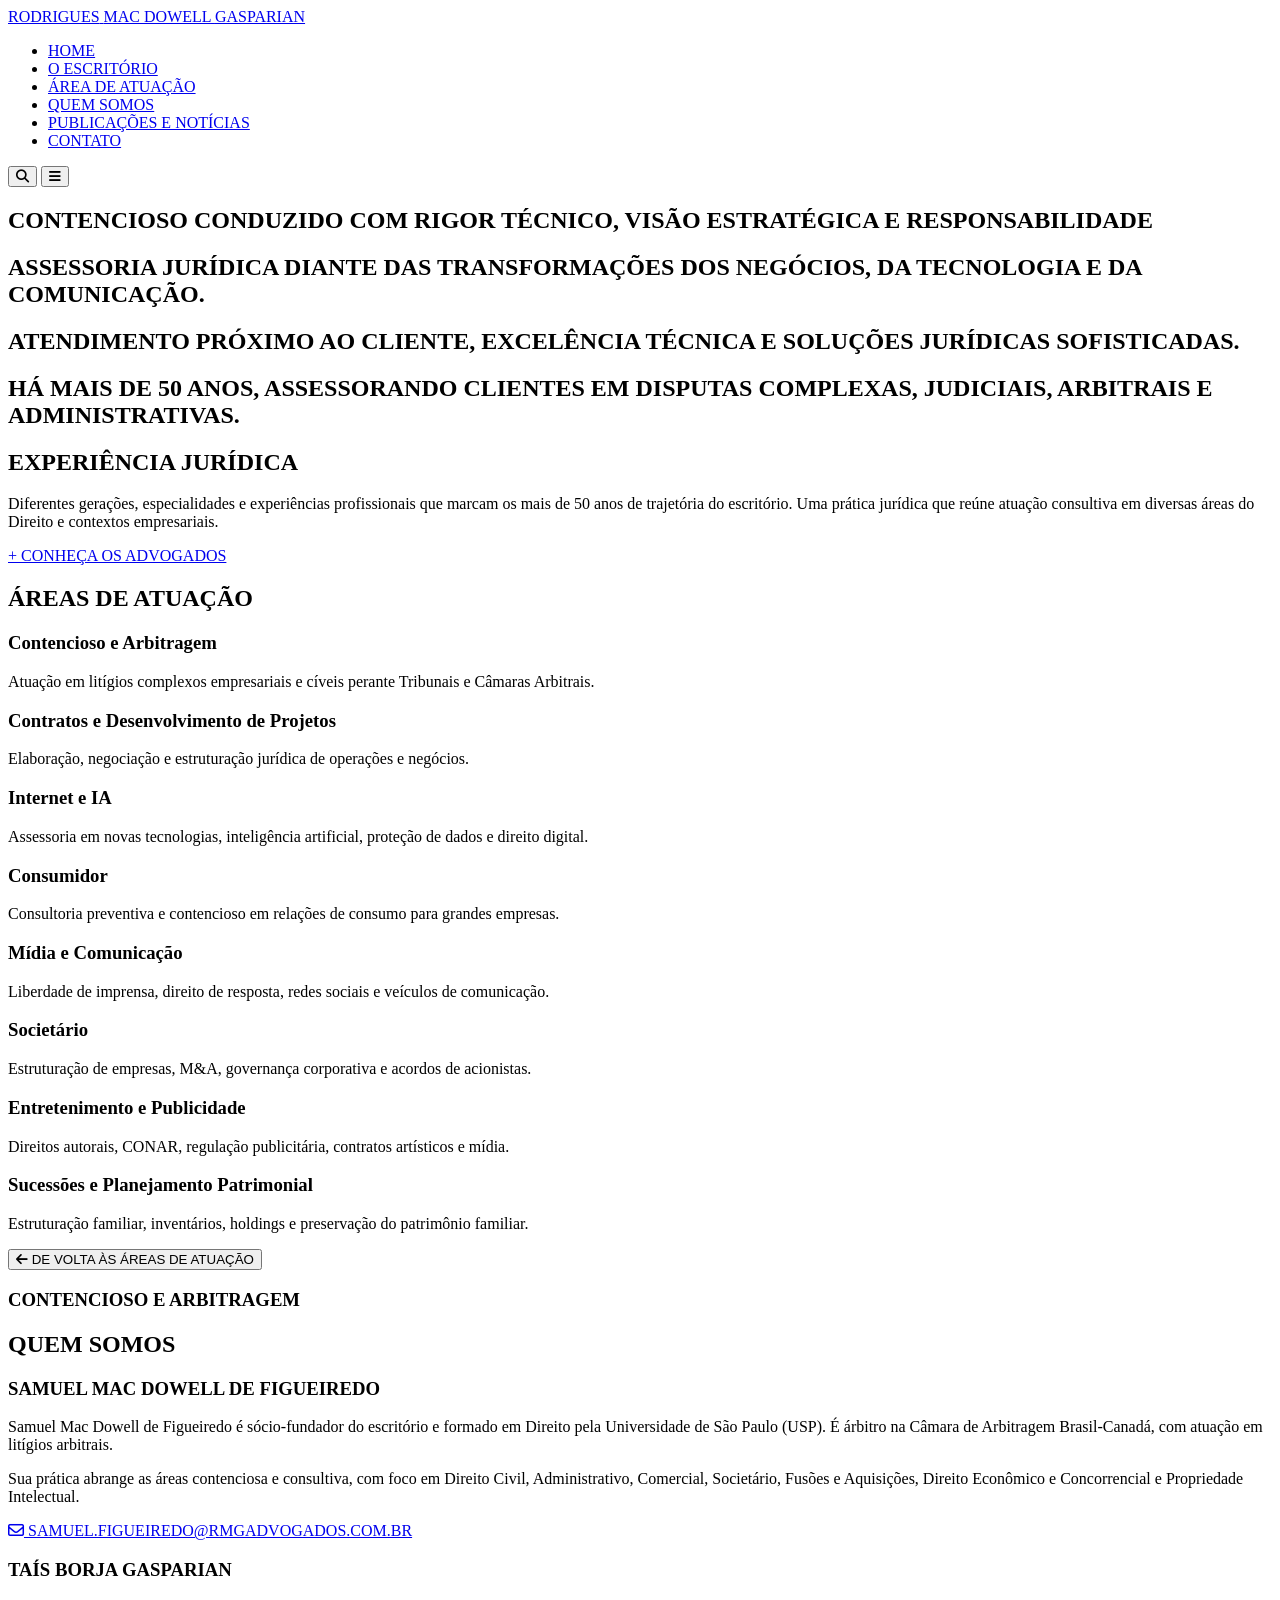
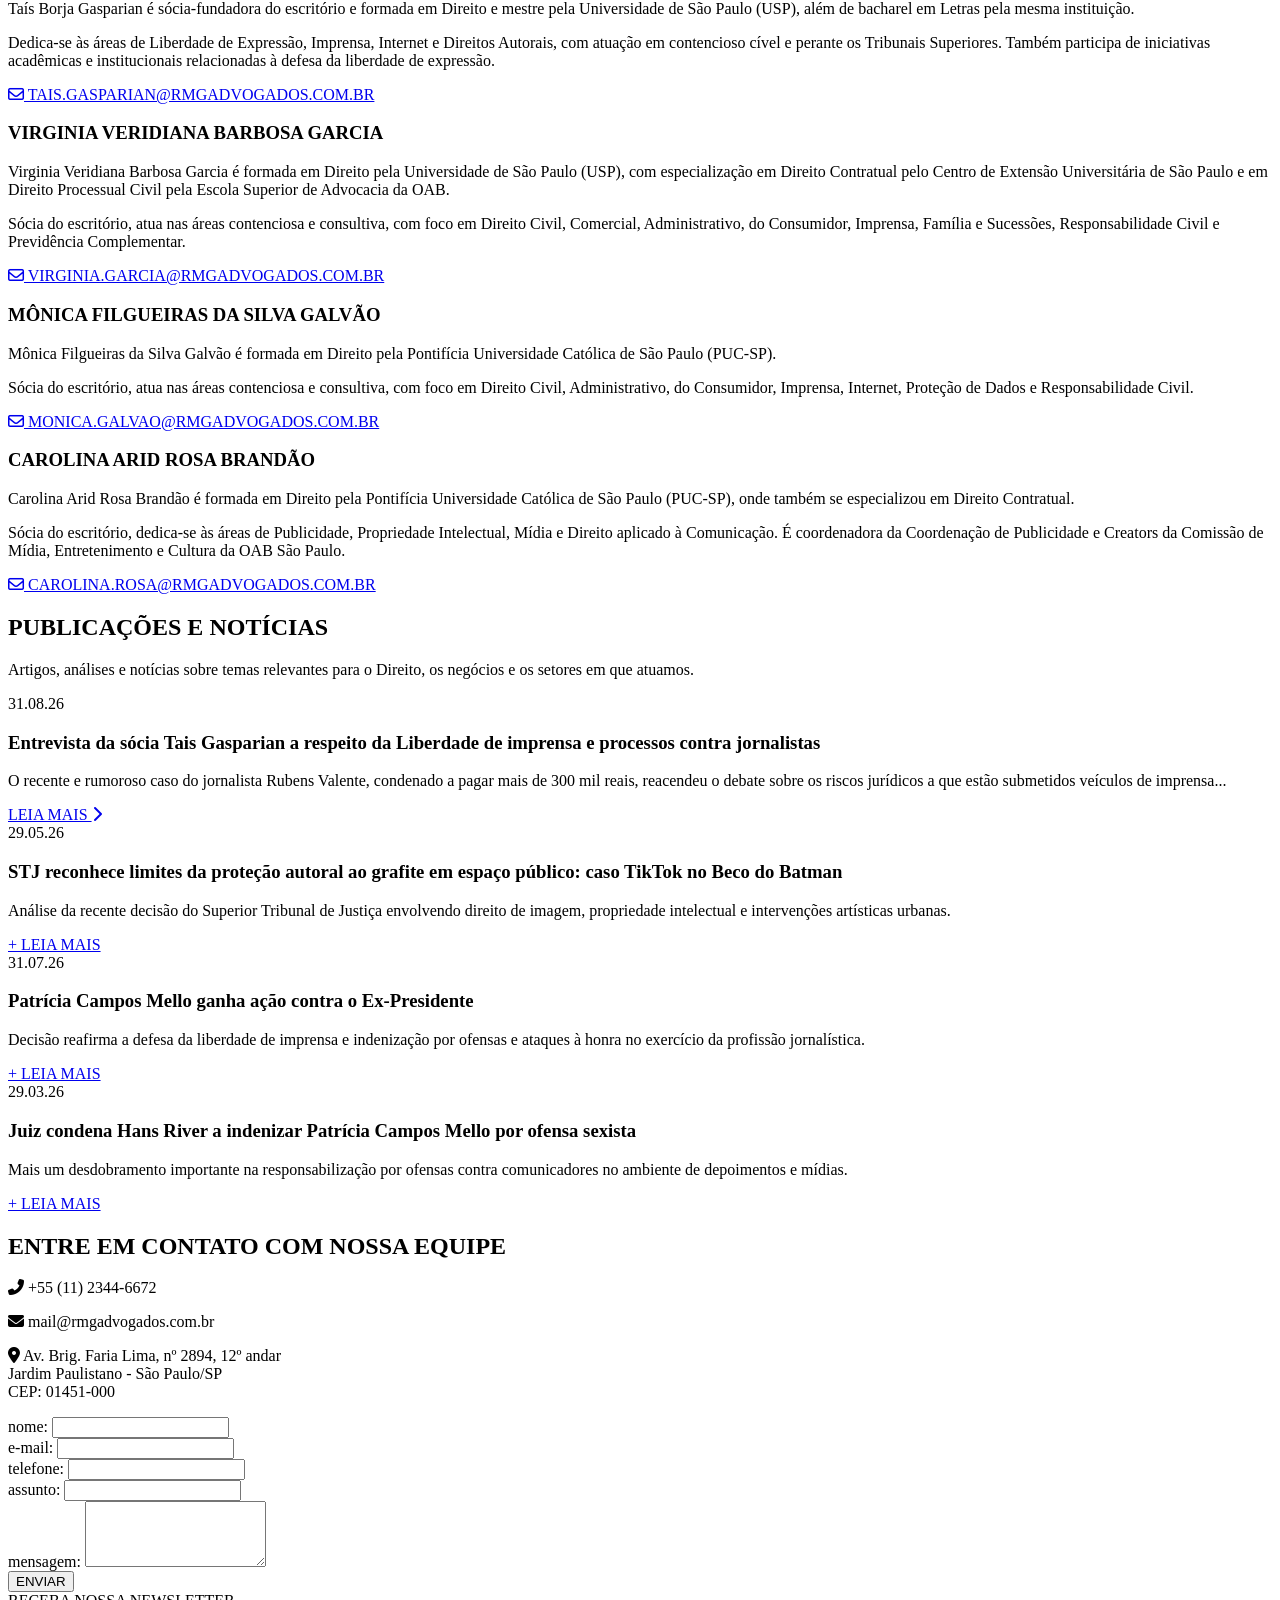
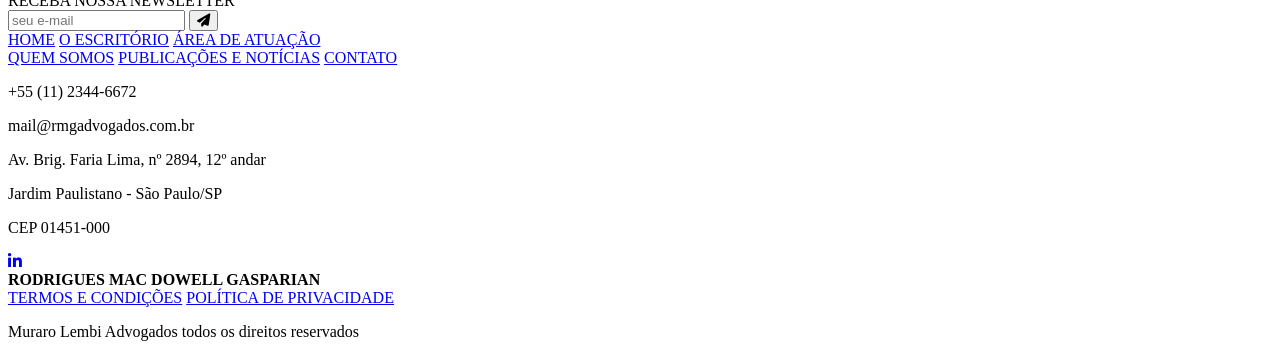
==== index.html @ fce69c6f "Add files via upload" ====
<!DOCTYPE html>
<html lang="pt-BR">
<head>
    <meta charset="UTF-8">
    <meta name="viewport" content="width=device-width, initial-scale=1.0">
    <title>Rodrigues Mac Dowell Gasparian - Advogados</title>
    <link rel="stylesheet" href="style.css">
    <!-- Fontes Google Fonts -->
    <link rel="preconnect" href="https://fonts.googleapis.com">
    <link rel="preconnect" href="https://fonts.gstatic.com" crossorigin>
    <link href="https://fonts.googleapis.com/css2?family=Montserrat:wght@300;400;500;600;700&display=swap" rel="stylesheet">
    <!-- Ícones (FontAwesome) -->
    <link rel="stylesheet" href="https://cdnjs.cloudflare.com/ajax/libs/font-awesome/6.4.0/css/all.min.css">
</head>
<body>

    <!-- CABEÇALHO / NAVBAR -->
    <header class="header">
        <div class="container header-container">
            <a href="#home" class="logo">
                <div class="logo-bars">
                    <span></span><span></span><span></span><span></span><span></span>
                </div>
                <div class="logo-text">
                    <span class="brand-line">RODRIGUES</span>
                    <span class="brand-line">MAC DOWELL</span>
                    <span class="brand-line">GASPARIAN</span>
                </div>
            </a>

            <nav class="nav-menu" id="nav-menu">
                <ul class="nav-list">
                    <li><a href="#home" class="nav-link active">HOME</a></li>
                    <li><a href="#escritorio" class="nav-link">O ESCRITÓRIO</a></li>
                    <li><a href="#areas" class="nav-link">ÁREA DE ATUAÇÃO</a></li>
                    <li><a href="#equipe" class="nav-link">QUEM SOMOS</a></li>
                    <li><a href="#noticias" class="nav-link">PUBLICAÇÕES E NOTÍCIAS</a></li>
                    <li><a href="#contato" class="nav-link">CONTATO</a></li>
                </ul>
            </nav>

            <div class="header-actions">
                <button class="search-btn" id="search-btn" aria-label="Pesquisar"><i class="fas fa-search"></i></button>
                <button class="menu-toggle" id="menu-toggle" aria-label="Menu"><i class="fas fa-bars"></i></button>
            </div>
        </div>
    </header>

    <!-- SEÇÃO HERO / SLIDER -->
    <section id="home" class="hero">
        <div class="hero-slider">
            <div class="slide active">
                <div class="slide-bg slide-bg-1"></div>
                <div class="hero-overlay">
                    <div class="hero-box">
                        <h1>CONTENCIOSO CONDUZIDO COM RIGOR TÉCNICO, VISÃO ESTRATÉGICA E RESPONSABILIDADE</h1>
                    </div>
                </div>
            </div>
            <div class="slide">
                <div class="slide-bg slide-bg-2"></div>
                <div class="hero-overlay">
                    <div class="hero-box">
                        <h1>ASSESSORIA JURÍDICA DIANTE DAS TRANSFORMAÇÕES DOS NEGÓCIOS, DA TECNOLOGIA E DA COMUNICAÇÃO.</h1>
                    </div>
                </div>
            </div>
            <div class="slide">
                <div class="slide-bg slide-bg-3"></div>
                <div class="hero-overlay">
                    <div class="hero-box">
                        <h1>ATENDIMENTO PRÓXIMO AO CLIENTE, EXCELÊNCIA TÉCNICA E SOLUÇÕES JURÍDICAS SOFISTICADAS.</h1>
                    </div>
                </div>
            </div>
            <div class="slide">
                <div class="slide-bg slide-bg-4"></div>
                <div class="hero-overlay">
                    <div class="hero-box">
                        <h1>HÁ MAIS DE 50 ANOS, ASSESSORANDO CLIENTES EM DISPUTAS COMPLEXAS, JUDICIAIS, ARBITRAIS E ADMINISTRATIVAS.</h1>
                    </div>
                </div>
            </div>
        </div>
        <div class="slider-controls">
            <span class="dot active" onclick="currentSlide(0)"></span>
            <span class="dot" onclick="currentSlide(1)"></span>
            <span class="dot" onclick="currentSlide(2)"></span>
            <span class="dot" onclick="currentSlide(3)"></span>
        </div>
    </section>

    <!-- O ESCRITÓRIO -->
    <section id="escritorio" class="section-padding bg-light">
        <div class="container">
            <div class="hero-title-red">
                <h2>EXPERIÊNCIA JURÍDICA</h2>
            </div>
            <div class="about-content">
                <p class="lead-text">
                    Diferentes gerações, especialidades e experiências profissionais que marcam os mais de 50 anos de trajetória do escritório. Uma prática jurídica que reúne atuação consultiva em diversas áreas do Direito e contextos empresariais.
                </p>
                <a href="#equipe" class="btn-link">+ CONHEÇA OS ADVOGADOS</a>
            </div>
        </div>
    </section>

    <!-- ÁREAS DE ATUAÇÃO -->
    <section id="areas" class="section-padding">
        <div class="container">
            <div class="section-header">
                <div class="hero-title-red small">
                    <h2>ÁREAS DE ATUAÇÃO</h2>
                </div>
            </div>

            <!-- Grid de Áreas -->
            <div class="areas-grid" id="areas-grid">
                <div class="area-card" data-area="contencioso">
                    <h3>Contencioso e Arbitragem</h3>
                    <p>Atuação em litígios complexos empresariais e cíveis perante Tribunais e Câmaras Arbitrais.</p>
                </div>
                <div class="area-card" data-area="contratos">
                    <h3>Contratos e Desenvolvimento de Projetos</h3>
                    <p>Elaboração, negociação e estruturação jurídica de operações e negócios.</p>
                </div>
                <div class="area-card" data-area="internet">
                    <h3>Internet e IA</h3>
                    <p>Assessoria em novas tecnologias, inteligência artificial, proteção de dados e direito digital.</p>
                </div>
                <div class="area-card" data-area="consumidor">
                    <h3>Consumidor</h3>
                    <p>Consultoria preventiva e contencioso em relações de consumo para grandes empresas.</p>
                </div>
                <div class="area-card" data-area="midia">
                    <h3>Mídia e Comunicação</h3>
                    <p>Liberdade de imprensa, direito de resposta, redes sociais e veículos de comunicação.</p>
                </div>
                <div class="area-card" data-area="societario">
                    <h3>Societário</h3>
                    <p>Estruturação de empresas, M&A, governança corporativa e acordos de acionistas.</p>
                </div>
                <div class="area-card" data-area="entretenimento">
                    <h3>Entretenimento e Publicidade</h3>
                    <p>Direitos autorais, CONAR, regulação publicitária, contratos artísticos e mídia.</p>
                </div>
                <div class="area-card" data-area="sucessoes">
                    <h3>Sucessões e Planejamento Patrimonial</h3>
                    <p>Estruturação familiar, inventários, holdings e preservação do patrimônio familiar.</p>
                </div>
            </div>

            <!-- Detalhe da Área Selecionada (Dinamismo JS) -->
            <div id="area-detail" class="area-detail hidden">
                <button id="back-to-areas" class="btn-back"><i class="fas fa-arrow-left"></i> DE VOLTA ÀS ÁREAS DE ATUAÇÃO</button>
                <h3 id="area-detail-title">CONTENCIOSO E ARBITRAGEM</h3>
                <div id="area-detail-content" class="detail-body">
                    <!-- Preenchido via JavaScript -->
                </div>
            </div>
        </div>
    </section>

    <!-- QUEM SOMOS / EQUIPE -->
    <section id="equipe" class="section-padding bg-light">
        <div class="container">
            <div class="hero-title-red small">
                <h2>QUEM SOMOS</h2>
            </div>

            <div class="team-grid">
                <!-- Samuel Mac Dowell -->
                <div class="team-card">
                    <div class="team-img">
                        <div class="img-placeholder samuel-img"></div>
                    </div>
                    <div class="team-info">
                        <h3>SAMUEL MAC DOWELL DE FIGUEIREDO</h3>
                        <p>Samuel Mac Dowell de Figueiredo é sócio-fundador do escritório e formado em Direito pela Universidade de São Paulo (USP). É árbitro na Câmara de Arbitragem Brasil-Canadá, com atuação em litígios arbitrais.</p>
                        <p>Sua prática abrange as áreas contenciosa e consultiva, com foco em Direito Civil, Administrativo, Comercial, Societário, Fusões e Aquisições, Direito Econômico e Concorrencial e Propriedade Intelectual.</p>
                        <a href="mailto:samuel.figueiredo@rmgadvogados.com.br" class="email-link"><i class="far fa-envelope"></i> SAMUEL.FIGUEIREDO@RMGADVOGADOS.COM.BR</a>
                    </div>
                </div>

                <!-- Taís Borja Gasparian -->
                <div class="team-card">
                    <div class="team-img">
                        <div class="img-placeholder tais-img"></div>
                    </div>
                    <div class="team-info">
                        <h3>TAÍS BORJA GASPARIAN</h3>
                        <p>Taís Borja Gasparian é sócia-fundadora do escritório e formada em Direito e mestre pela Universidade de São Paulo (USP), além de bacharel em Letras pela mesma instituição.</p>
                        <p>Dedica-se às áreas de Liberdade de Expressão, Imprensa, Internet e Direitos Autorais, com atuação em contencioso cível e perante os Tribunais Superiores. Também participa de iniciativas acadêmicas e institucionais relacionadas à defesa da liberdade de expressão.</p>
                        <a href="mailto:tais.gasparian@rmgadvogados.com.br" class="email-link"><i class="far fa-envelope"></i> TAIS.GASPARIAN@RMGADVOGADOS.COM.BR</a>
                    </div>
                </div>

                <!-- Virginia Veridiana -->
                <div class="team-card">
                    <div class="team-img">
                        <div class="img-placeholder virginia-img"></div>
                    </div>
                    <div class="team-info">
                        <h3>VIRGINIA VERIDIANA BARBOSA GARCIA</h3>
                        <p>Virginia Veridiana Barbosa Garcia é formada em Direito pela Universidade de São Paulo (USP), com especialização em Direito Contratual pelo Centro de Extensão Universitária de São Paulo e em Direito Processual Civil pela Escola Superior de Advocacia da OAB.</p>
                        <p>Sócia do escritório, atua nas áreas contenciosa e consultiva, com foco em Direito Civil, Comercial, Administrativo, do Consumidor, Imprensa, Família e Sucessões, Responsabilidade Civil e Previdência Complementar.</p>
                        <a href="mailto:virginia.garcia@rmgadvogados.com.br" class="email-link"><i class="far fa-envelope"></i> VIRGINIA.GARCIA@RMGADVOGADOS.COM.BR</a>
                    </div>
                </div>

                <!-- Mônica Filgueiras -->
                <div class="team-card">
                    <div class="team-img">
                        <div class="img-placeholder monica-img"></div>
                    </div>
                    <div class="team-info">
                        <h3>MÔNICA FILGUEIRAS DA SILVA GALVÃO</h3>
                        <p>Mônica Filgueiras da Silva Galvão é formada em Direito pela Pontifícia Universidade Católica de São Paulo (PUC-SP).</p>
                        <p>Sócia do escritório, atua nas áreas contenciosa e consultiva, com foco em Direito Civil, Administrativo, do Consumidor, Imprensa, Internet, Proteção de Dados e Responsabilidade Civil.</p>
                        <a href="mailto:monica.galvao@rmgadvogados.com.br" class="email-link"><i class="far fa-envelope"></i> MONICA.GALVAO@RMGADVOGADOS.COM.BR</a>
                    </div>
                </div>

                <!-- Carolina Arid -->
                <div class="team-card">
                    <div class="team-img">
                        <div class="img-placeholder carolina-img"></div>
                    </div>
                    <div class="team-info">
                        <h3>CAROLINA ARID ROSA BRANDÃO</h3>
                        <p>Carolina Arid Rosa Brandão é formada em Direito pela Pontifícia Universidade Católica de São Paulo (PUC-SP), onde também se especializou em Direito Contratual.</p>
                        <p>Sócia do escritório, dedica-se às áreas de Publicidade, Propriedade Intelectual, Mídia e Direito aplicado à Comunicação. É coordenadora da Coordenação de Publicidade e Creators da Comissão de Mídia, Entretenimento e Cultura da OAB São Paulo.</p>
                        <a href="mailto:carolina.rosa@rmgadvogados.com.br" class="email-link"><i class="far fa-envelope"></i> CAROLINA.ROSA@RMGADVOGADOS.COM.BR</a>
                    </div>
                </div>
            </div>
        </div>
    </section>

    <!-- PUBLICAÇÕES E NOTÍCIAS -->
    <section id="noticias" class="section-padding">
        <div class="container">
            <div class="hero-title-red small">
                <h2>PUBLICAÇÕES E NOTÍCIAS</h2>
            </div>
            <p class="subtitle-text">Artigos, análises e notícias sobre temas relevantes para o Direito, os negócios e os setores em que atuamos.</p>

            <div class="news-grid">
                <!-- Notícia 1 -->
                <article class="news-card">
                    <span class="news-date">31.08.26</span>
                    <h3>Entrevista da sócia Tais Gasparian a respeito da Liberdade de imprensa e processos contra jornalistas</h3>
                    <p>O recente e rumoroso caso do jornalista Rubens Valente, condenado a pagar mais de 300 mil reais, reacendeu o debate sobre os riscos jurídicos a que estão submetidos veículos de imprensa...</p>
                    <a href="#article-1" class="read-more-btn" onclick="openArticleModal(event)">LEIA MAIS <i class="fas fa-chevron-right"></i></a>
                </article>

                <!-- Notícia 2 -->
                <article class="news-card">
                    <span class="news-date">29.05.26</span>
                    <h3>STJ reconhece limites da proteção autoral ao grafite em espaço público: caso TikTok no Beco do Batman</h3>
                    <p>Análise da recente decisão do Superior Tribunal de Justiça envolvendo direito de imagem, propriedade intelectual e intervenções artísticas urbanas.</p>
                    <a href="#" class="read-more-btn">+ LEIA MAIS</a>
                </article>

                <!-- Notícia 3 -->
                <article class="news-card">
                    <span class="news-date">31.07.26</span>
                    <h3>Patrícia Campos Mello ganha ação contra o Ex-Presidente</h3>
                    <p>Decisão reafirma a defesa da liberdade de imprensa e indenização por ofensas e ataques à honra no exercício da profissão jornalística.</p>
                    <a href="#" class="read-more-btn">+ LEIA MAIS</a>
                </article>

                <!-- Notícia 4 -->
                <article class="news-card">
                    <span class="news-date">29.03.26</span>
                    <h3>Juiz condena Hans River a indenizar Patrícia Campos Mello por ofensa sexista</h3>
                    <p>Mais um desdobramento importante na responsabilização por ofensas contra comunicadores no ambiente de depoimentos e mídias.</p>
                    <a href="#" class="read-more-btn">+ LEIA MAIS</a>
                </article>
            </div>
        </div>
    </section>

    <!-- CONTATO -->
    <section id="contato" class="section-padding bg-light">
        <div class="container">
            <div class="contact-wrapper">
                <div class="contact-info">
                    <div class="hero-title-red small">
                        <h2>ENTRE EM CONTATO COM NOSSA EQUIPE</h2>
                    </div>
                    <div class="info-items">
                        <p><i class="fas fa-phone-alt"></i> +55 (11) 2344-6672</p>
                        <p><i class="fas fa-envelope"></i> mail@rmgadvogados.com.br</p>
                        <p><i class="fas fa-map-marker-alt"></i> Av. Brig. Faria Lima, nº 2894, 12º andar<br>Jardim Paulistano - São Paulo/SP<br>CEP: 01451-000</p>
                    </div>
                </div>

                <div class="contact-form-container">
                    <form id="contact-form" class="contact-form">
                        <div class="form-group">
                            <label for="nome">nome:</label>
                            <input type="text" id="nome" required>
                        </div>
                        <div class="form-group">
                            <label for="email">e-mail:</label>
                            <input type="email" id="email" required>
                        </div>
                        <div class="form-group">
                            <label for="telefone">telefone:</label>
                            <input type="tel" id="telefone">
                        </div>
                        <div class="form-group">
                            <label for="assunto">assunto:</label>
                            <input type="text" id="assunto">
                        </div>
                        <div class="form-group">
                            <label for="mensagem">mensagem:</label>
                            <textarea id="mensagem" rows="4" required></textarea>
                        </div>
                        <button type="submit" class="btn-submit">ENVIAR</button>
                    </form>
                </div>
            </div>
        </div>
    </section>

    <!-- NEWSLETTER BAR -->
    <div class="newsletter-bar">
        <div class="container newsletter-container">
            <span class="newsletter-title">RECEBA NOSSA NEWSLETTER</span>
            <form id="newsletter-form" class="newsletter-form">
                <input type="email" placeholder="seu e-mail" required>
                <button type="submit"><i class="fas fa-paper-plane"></i></button>
            </form>
        </div>
    </div>

    <!-- RODAPÉ -->
    <footer class="footer">
        <div class="container footer-container">
            <div class="footer-col footer-nav">
                <a href="#home">HOME</a>
                <a href="#escritorio">O ESCRITÓRIO</a>
                <a href="#areas">ÁREA DE ATUAÇÃO</a>
            </div>
            <div class="footer-col footer-nav">
                <a href="#equipe">QUEM SOMOS</a>
                <a href="#noticias">PUBLICAÇÕES E NOTÍCIAS</a>
                <a href="#contato">CONTATO</a>
            </div>
            <div class="footer-col footer-contact">
                <p>+55 (11) 2344-6672</p>
                <p>mail@rmgadvogados.com.br</p>
                <p>Av. Brig. Faria Lima, nº 2894, 12º andar</p>
                <p>Jardim Paulistano - São Paulo/SP</p>
                <p>CEP 01451-000</p>
            </div>
            <div class="footer-col footer-social">
                <a href="https://linkedin.com" target="_blank" rel="noopener" class="social-icon" aria-label="LinkedIn"><i class="fab fa-linkedin-in"></i></a>
            </div>
        </div>
        <div class="footer-bottom container">
            <div class="brand-footer">
                <strong>RODRIGUES MAC DOWELL GASPARIAN</strong>
            </div>
            <div class="legal-links">
                <a href="#">TERMOS E CONDIÇÕES</a>
                <a href="#">POLÍTICA DE PRIVACIDADE</a>
            </div>
            <div class="copyright">
                <p>Muraro Lembi Advogados todos os direitos reservados</p>
            </div>
        </div>
    </footer>

    <script src="script.js"></script>
</body>
</html>
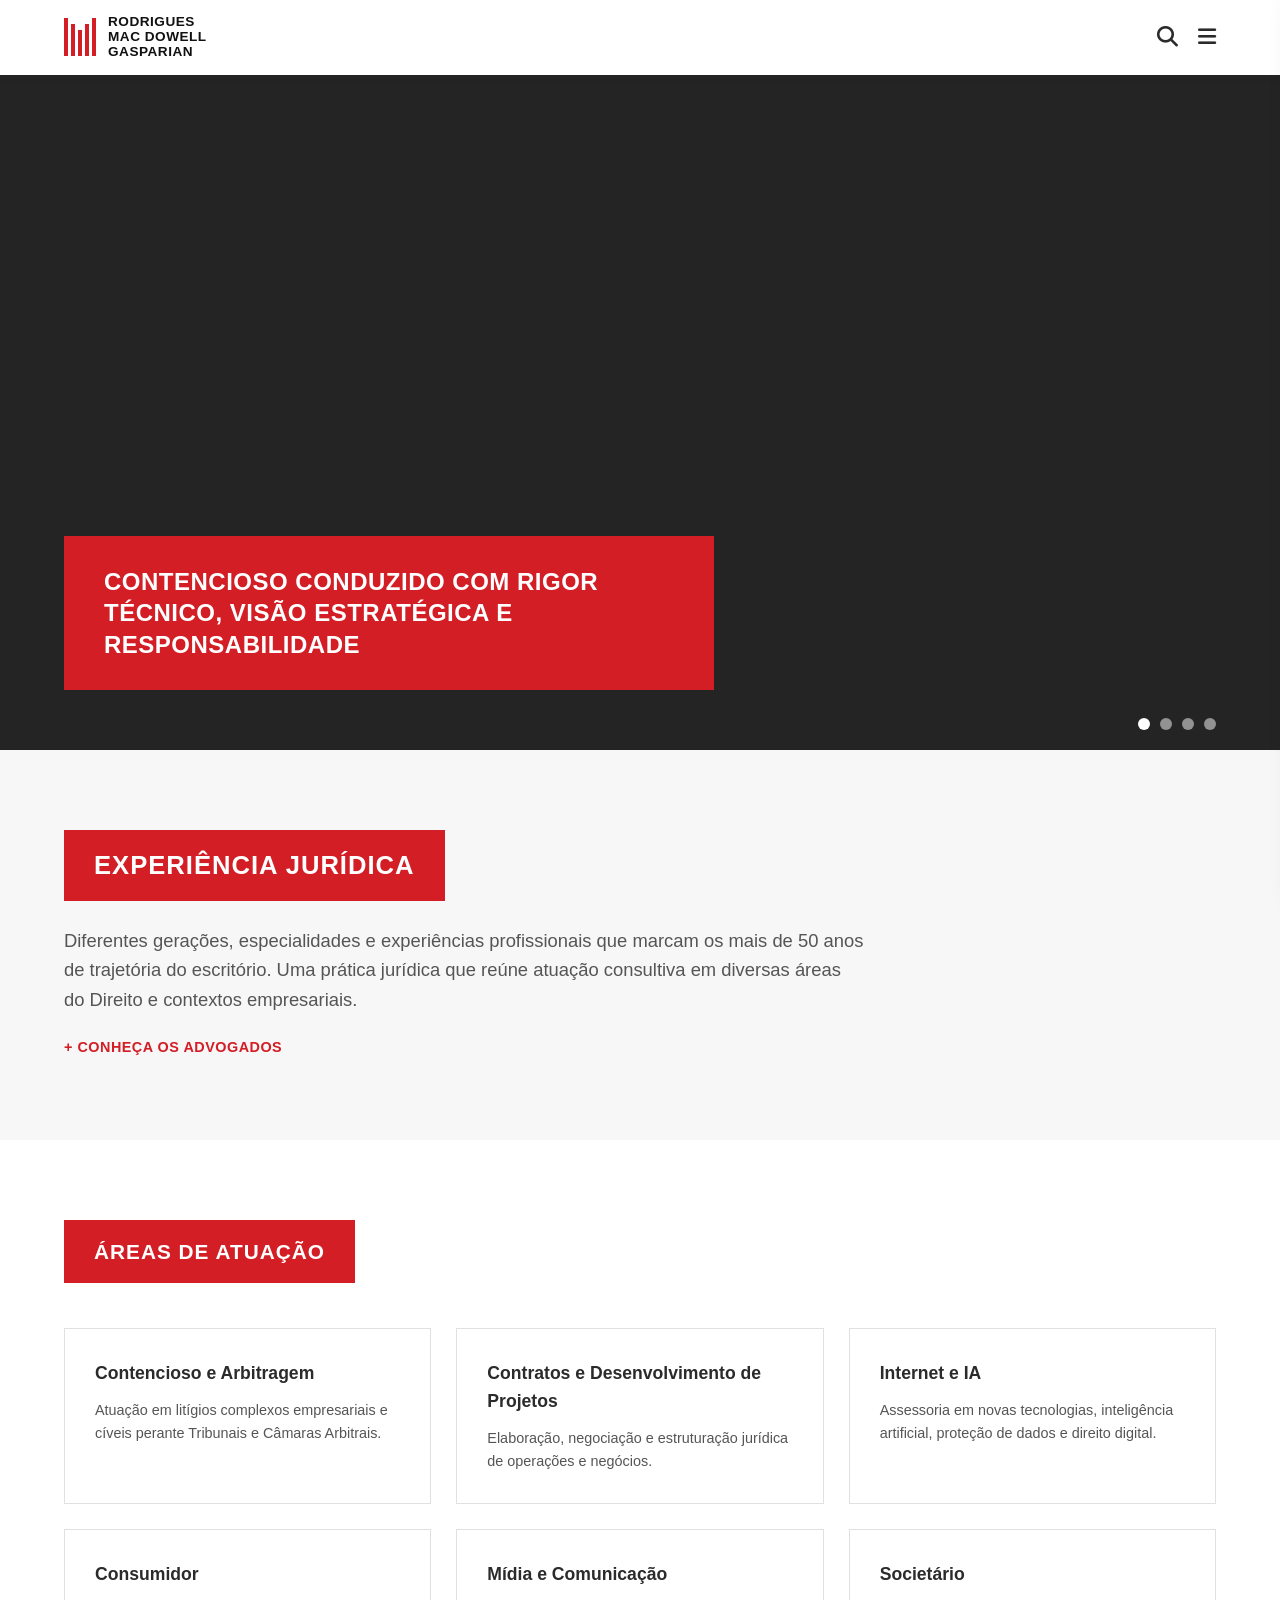
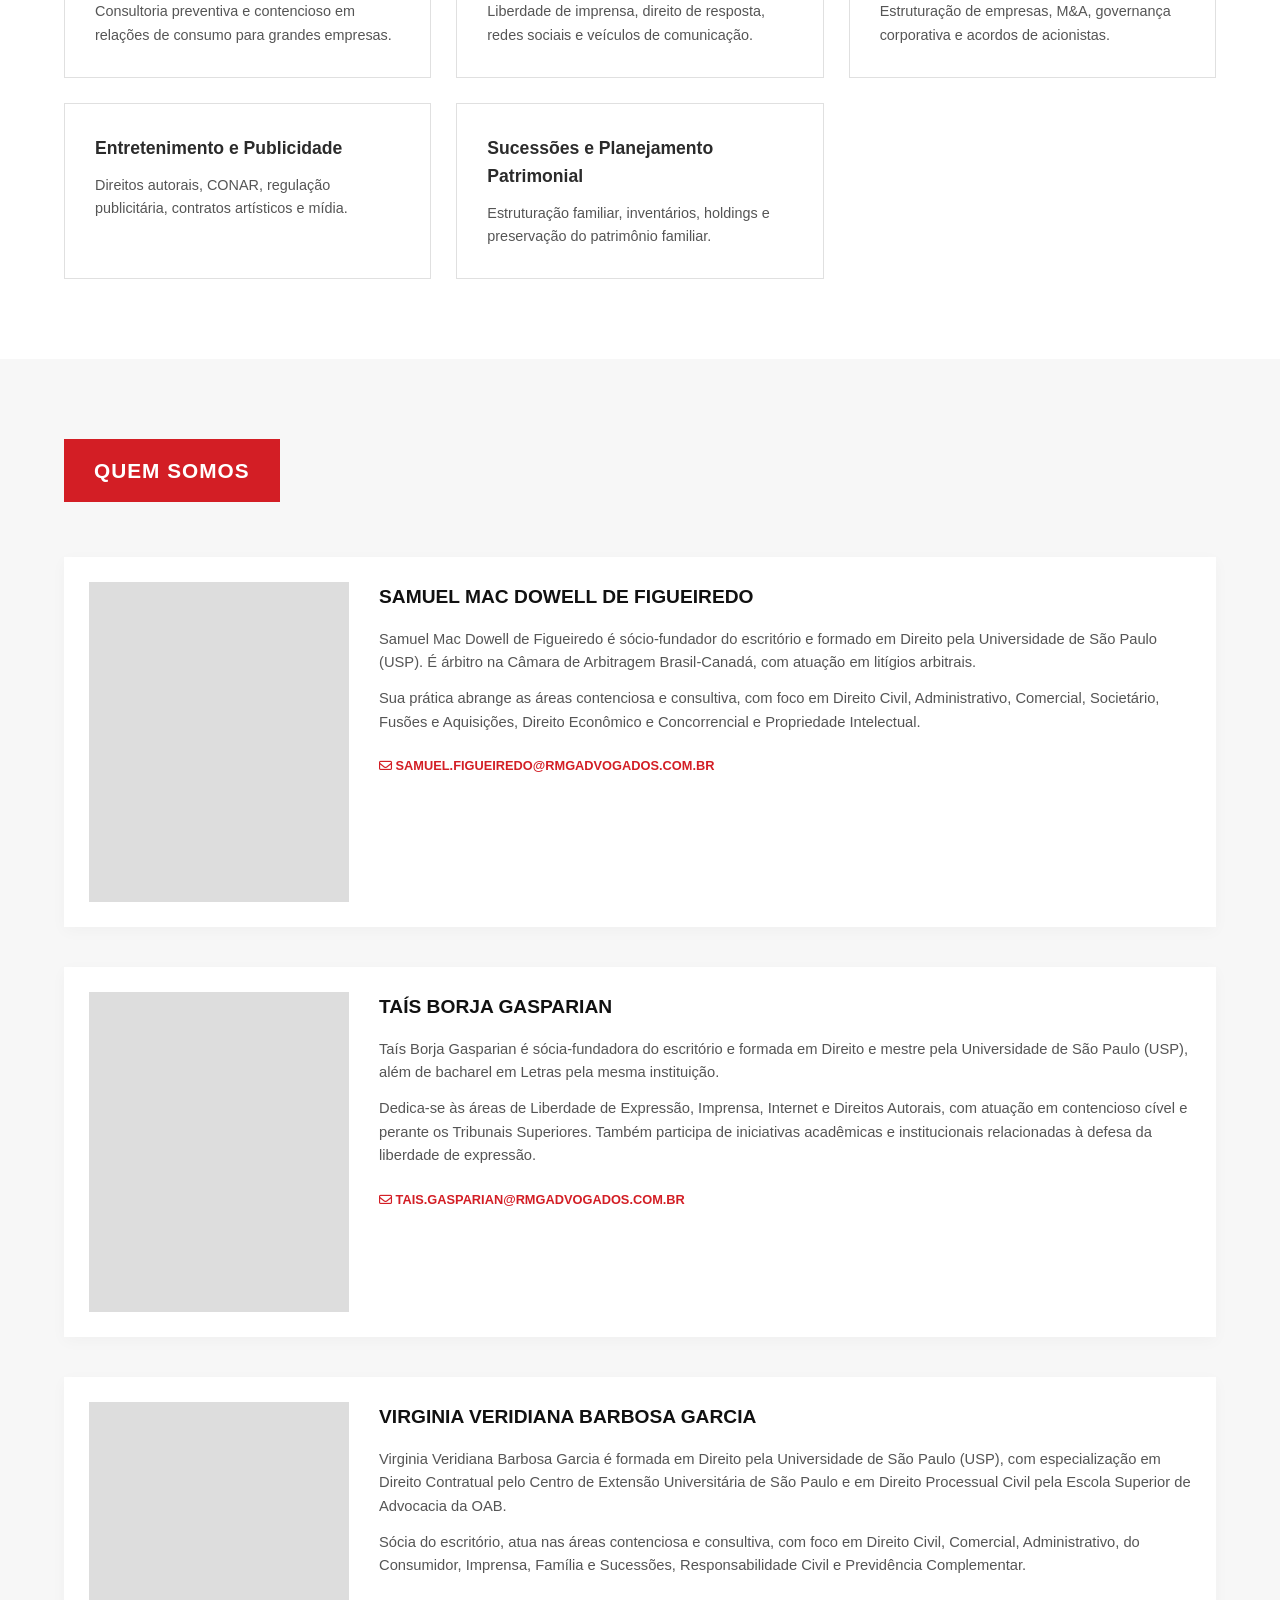
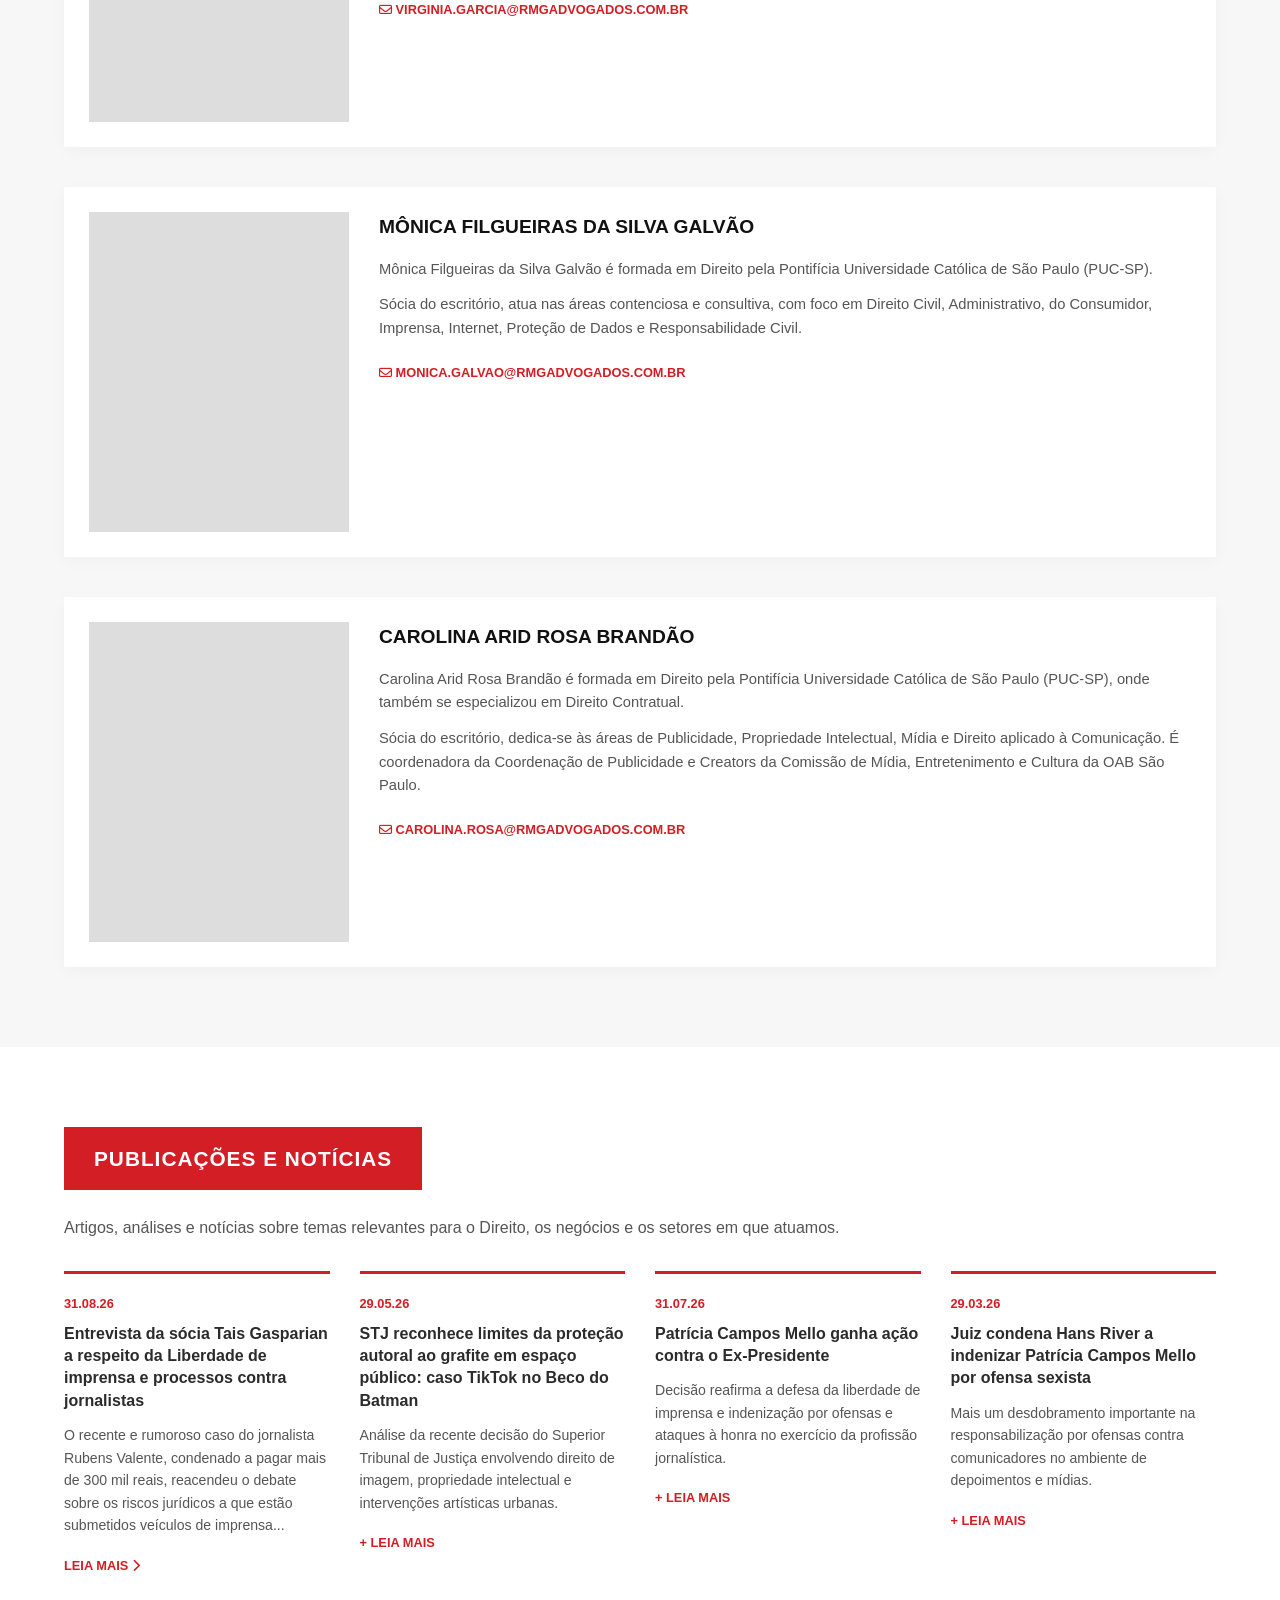
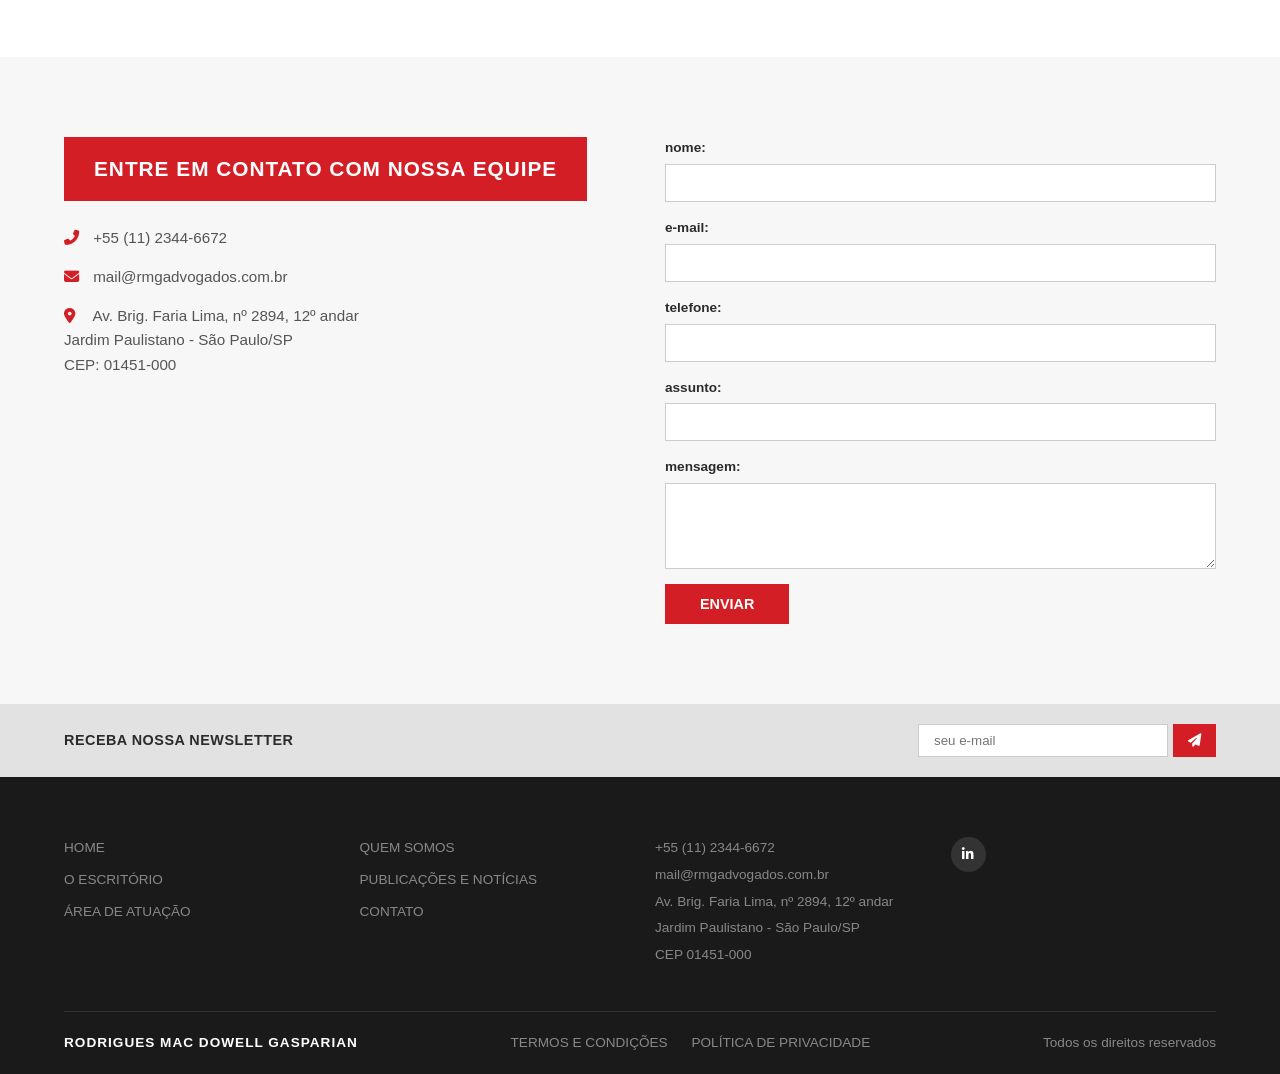
==== commit 77492682: "alterado o menu hamburger" ====
--- a/index.html
+++ b/index.html
@@ -4,7 +4,7 @@
     <meta charset="UTF-8">
     <meta name="viewport" content="width=device-width, initial-scale=1.0">
     <title>Rodrigues Mac Dowell Gasparian - Advogados</title>
-    <link rel="stylesheet" href="style.css">
+    <link rel="stylesheet" href="css/style.css">
     <!-- Fontes Google Fonts -->
     <link rel="preconnect" href="https://fonts.googleapis.com">
     <link rel="preconnect" href="https://fonts.gstatic.com" crossorigin>
@@ -28,23 +28,37 @@
                 </div>
             </a>
 
-            <nav class="nav-menu" id="nav-menu">
-                <ul class="nav-list">
-                    <li><a href="#home" class="nav-link active">HOME</a></li>
-                    <li><a href="#escritorio" class="nav-link">O ESCRITÓRIO</a></li>
-                    <li><a href="#areas" class="nav-link">ÁREA DE ATUAÇÃO</a></li>
-                    <li><a href="#equipe" class="nav-link">QUEM SOMOS</a></li>
-                    <li><a href="#noticias" class="nav-link">PUBLICAÇÕES E NOTÍCIAS</a></li>
-                    <li><a href="#contato" class="nav-link">CONTATO</a></li>
-                </ul>
-            </nav>
-
+            <!-- Botões da direita (Busca + Hambúrguer) -->
             <div class="header-actions">
                 <button class="search-btn" id="search-btn" aria-label="Pesquisar"><i class="fas fa-search"></i></button>
-                <button class="menu-toggle" id="menu-toggle" aria-label="Menu"><i class="fas fa-bars"></i></button>
+                <button class="menu-toggle" id="menu-toggle" aria-label="Abrir Menu">
+                    <i class="fas fa-bars"></i>
+                </button>
             </div>
         </div>
     </header>
+
+    <!-- OVERLAY DE FUNDO ESCURO AO ABRIR O MENU -->
+    <div class="menu-overlay" id="menu-overlay"></div>
+
+    <!-- PAINEL MENU LATERAL (SLIDE DRAWER) -->
+    <aside class="side-drawer" id="side-drawer">
+        <div class="drawer-header">
+            <button class="drawer-close" id="drawer-close" aria-label="Fechar Menu">
+                <i class="fas fa-times"></i>
+            </button>
+        </div>
+        <nav class="nav-menu">
+            <ul class="nav-list">
+                <li><a href="#home" class="nav-link active">HOME</a></li>
+                <li><a href="#escritorio" class="nav-link">O ESCRITÓRIO</a></li>
+                <li><a href="#areas" class="nav-link">ÁREA DE ATUAÇÃO</a></li>
+                <li><a href="#equipe" class="nav-link">QUEM SOMOS</a></li>
+                <li><a href="#noticias" class="nav-link">PUBLICAÇÕES E NOTÍCIAS</a></li>
+                <li><a href="#contato" class="nav-link">CONTATO</a></li>
+            </ul>
+        </nav>
+    </aside>
 
     <!-- SEÇÃO HERO / SLIDER -->
     <section id="home" class="hero">
@@ -251,7 +265,7 @@
                     <span class="news-date">31.08.26</span>
                     <h3>Entrevista da sócia Tais Gasparian a respeito da Liberdade de imprensa e processos contra jornalistas</h3>
                     <p>O recente e rumoroso caso do jornalista Rubens Valente, condenado a pagar mais de 300 mil reais, reacendeu o debate sobre os riscos jurídicos a que estão submetidos veículos de imprensa...</p>
-                    <a href="#article-1" class="read-more-btn" onclick="openArticleModal(event)">LEIA MAIS <i class="fas fa-chevron-right"></i></a>
+                    <a href="#" class="read-more-btn">LEIA MAIS <i class="fas fa-chevron-right"></i></a>
                 </article>
 
                 <!-- Notícia 2 -->
@@ -369,11 +383,11 @@
                 <a href="#">POLÍTICA DE PRIVACIDADE</a>
             </div>
             <div class="copyright">
-                <p>Muraro Lembi Advogados todos os direitos reservados</p>
+                <p>Todos os direitos reservados</p>
             </div>
         </div>
     </footer>
 
-    <script src="script.js"></script>
+    <script src="js/script.js"></script>
 </body>
 </html>
--- a/css/style.css
+++ b/css/style.css
@@ -0,0 +1,694 @@
+/* ==========================================
+   RESET & ESTILOS BASE
+   ========================================== */
+* {
+    margin: 0;
+    padding: 0;
+    box-sizing: border-box;
+}
+
+:root {
+    --primary-red: #d31e25;
+    --dark-red: #a8151a;
+    --text-color: #2b2b2b;
+    --text-light: #555555;
+    --bg-light: #f7f7f7;
+    --white: #ffffff;
+    --border-color: #e0e0e0;
+    --font-family: 'Montserrat', sans-serif;
+}
+
+html {
+    scroll-behavior: smooth;
+    font-size: 16px;
+}
+
+body {
+    font-family: var(--font-family);
+    color: var(--text-color);
+    line-height: 1.6;
+    background-color: var(--white);
+}
+
+.container {
+    width: 90%;
+    max-width: 1200px;
+    margin: 0 auto;
+}
+
+.section-padding {
+    padding: 80px 0;
+}
+
+.bg-light {
+    background-color: var(--bg-light);
+}
+
+a {
+    text-decoration: none;
+    color: inherit;
+    transition: color 0.3s ease;
+}
+
+/* ==========================================
+   CABEÇALHO & MENU LATERAL HAMBÚRGUER
+   ========================================== */
+.header {
+    position: sticky;
+    top: 0;
+    background-color: var(--white);
+    z-index: 999;
+    box-shadow: 0 2px 10px rgba(0,0,0,0.05);
+    padding: 15px 0;
+}
+
+.header-container {
+    display: flex;
+    justify-content: space-between;
+    align-items: center;
+}
+
+.logo {
+    display: flex;
+    align-items: center;
+    gap: 12px;
+}
+
+.logo-bars {
+    display: flex;
+    gap: 3px;
+    height: 38px;
+    align-items: flex-end;
+}
+
+.logo-bars span {
+    width: 4px;
+    background-color: var(--primary-red);
+    display: inline-block;
+}
+
+.logo-bars span:nth-child(1) { height: 100%; }
+.logo-bars span:nth-child(2) { height: 85%; }
+.logo-bars span:nth-child(3) { height: 70%; }
+.logo-bars span:nth-child(4) { height: 85%; }
+.logo-bars span:nth-child(5) { height: 100%; }
+
+.logo-text {
+    display: flex;
+    flex-direction: column;
+    font-weight: 700;
+    font-size: 0.85rem;
+    line-height: 1.1;
+    letter-spacing: 0.5px;
+    color: #111;
+}
+
+.header-actions {
+    display: flex;
+    align-items: center;
+    gap: 20px;
+}
+
+.search-btn, .menu-toggle {
+    background: none;
+    border: none;
+    font-size: 1.3rem;
+    cursor: pointer;
+    color: var(--text-color);
+    transition: color 0.3s ease;
+}
+
+.search-btn:hover, .menu-toggle:hover {
+    color: var(--primary-red);
+}
+
+.menu-toggle {
+    display: block;
+}
+
+/* Overlay de Fundo Escuro ao Abrir o Menu */
+.menu-overlay {
+    position: fixed;
+    top: 0;
+    left: 0;
+    width: 100%;
+    height: 100%;
+    background-color: rgba(0, 0, 0, 0.5);
+    z-index: 1000;
+    opacity: 0;
+    visibility: hidden;
+    transition: opacity 0.3s ease, visibility 0.3s ease;
+}
+
+.menu-overlay.active {
+    opacity: 1;
+    visibility: visible;
+}
+
+/* Painel Lateral (Slide Drawer) */
+.side-drawer {
+    position: fixed;
+    top: 0;
+    right: -320px;
+    width: 300px;
+    height: 100%;
+    background-color: var(--white);
+    z-index: 1001;
+    box-shadow: -5px 0 25px rgba(0, 0, 0, 0.15);
+    display: flex;
+    flex-direction: column;
+    padding: 30px;
+    transition: right 0.4s cubic-bezier(0.25, 1, 0.5, 1);
+}
+
+.side-drawer.open {
+    right: 0;
+}
+
+.drawer-header {
+    display: flex;
+    justify-content: flex-end;
+    margin-bottom: 30px;
+}
+
+.drawer-close {
+    background: none;
+    border: none;
+    font-size: 1.5rem;
+    cursor: pointer;
+    color: var(--text-color);
+    transition: color 0.3s;
+}
+
+.drawer-close:hover {
+    color: var(--primary-red);
+}
+
+.nav-list {
+    display: flex;
+    flex-direction: column;
+    list-style: none;
+    gap: 20px;
+}
+
+.nav-link {
+    font-size: 0.9rem;
+    font-weight: 600;
+    letter-spacing: 0.5px;
+    color: var(--text-color);
+    position: relative;
+    padding-bottom: 5px;
+    display: inline-block;
+}
+
+.nav-link:hover, .nav-link.active {
+    color: var(--primary-red);
+}
+
+/* ==========================================
+   HERO / BANNER ROTATIVO
+   ========================================== */
+.hero {
+    position: relative;
+    height: 75vh;
+    min-height: 480px;
+    background-color: #333;
+    overflow: hidden;
+}
+
+.hero-slider {
+    height: 100%;
+    width: 100%;
+    position: relative;
+}
+
+.slide {
+    position: absolute;
+    top: 0;
+    left: 0;
+    width: 100%;
+    height: 100%;
+    opacity: 0;
+    transition: opacity 0.8s ease-in-out;
+}
+
+.slide.active {
+    opacity: 1;
+}
+
+.slide-bg {
+    width: 100%;
+    height: 100%;
+    background-size: cover;
+    background-position: center;
+}
+
+.slide-bg-1 { background-image: linear-gradient(rgba(0,0,0,0.3), rgba(0,0,0,0.3)), url('https://images.unsplash.com/photo-1453728013993-6d66e9c9123a?auto=format&fit=crop&w=1600&q=80'); }
+.slide-bg-2 { background-image: linear-gradient(rgba(0,0,0,0.3), rgba(0,0,0,0.3)), url('https://images.unsplash.com/photo-1486406146926-c627a92ad1ab?auto=format&fit=crop&w=1600&q=80'); }
+.slide-bg-3 { background-image: linear-gradient(rgba(0,0,0,0.3), rgba(0,0,0,0.3)), url('https://images.unsplash.com/photo-1497366216548-37526070297c?auto=format&fit=crop&w=1600&q=80'); }
+.slide-bg-4 { background-image: linear-gradient(rgba(0,0,0,0.3), rgba(0,0,0,0.3)), url('https://images.unsplash.com/photo-1450133064473-71024230f91b?auto=format&fit=crop&w=1600&q=80'); }
+
+.hero-overlay {
+    position: absolute;
+    bottom: 60px;
+    left: 5%;
+    max-width: 650px;
+}
+
+.hero-box {
+    background-color: var(--primary-red);
+    color: var(--white);
+    padding: 30px 40px;
+}
+
+.hero-box h1 {
+    font-size: 1.5rem;
+    font-weight: 700;
+    line-height: 1.3;
+    text-transform: uppercase;
+    letter-spacing: 0.5px;
+}
+
+.slider-controls {
+    position: absolute;
+    bottom: 20px;
+    right: 5%;
+    display: flex;
+    gap: 10px;
+}
+
+.dot {
+    width: 12px;
+    height: 12px;
+    background-color: rgba(255,255,255,0.5);
+    border-radius: 50%;
+    cursor: pointer;
+    transition: background-color 0.3s;
+}
+
+.dot.active, .dot:hover {
+    background-color: var(--white);
+}
+
+/* ==========================================
+   ESTILOS DE TÍTULOS VERMELHOS (IDENTIDADE)
+   ========================================== */
+.hero-title-red {
+    background-color: var(--primary-red);
+    color: var(--white);
+    display: inline-block;
+    padding: 15px 30px;
+    margin-bottom: 25px;
+}
+
+.hero-title-red h2 {
+    font-size: 1.6rem;
+    font-weight: 700;
+    letter-spacing: 1px;
+    text-transform: uppercase;
+}
+
+.hero-title-red.small h2 {
+    font-size: 1.3rem;
+}
+
+.lead-text {
+    font-size: 1.15rem;
+    color: var(--text-light);
+    max-width: 800px;
+    margin-bottom: 20px;
+}
+
+.btn-link {
+    font-weight: 700;
+    color: var(--primary-red);
+    font-size: 0.9rem;
+    letter-spacing: 0.5px;
+}
+
+/* ==========================================
+   ÁREAS DE ATUAÇÃO
+   ========================================== */
+.areas-grid {
+    display: grid;
+    grid-template-columns: repeat(auto-fill, minmax(280px, 1fr));
+    gap: 25px;
+    margin-top: 20px;
+}
+
+.area-card {
+    border: 1px solid var(--border-color);
+    padding: 30px;
+    background: var(--white);
+    cursor: pointer;
+    transition: transform 0.3s, box-shadow 0.3s, border-color 0.3s;
+}
+
+.area-card:hover {
+    transform: translateY(-5px);
+    box-shadow: 0 10px 20px rgba(0,0,0,0.05);
+    border-color: var(--primary-red);
+}
+
+.area-card h3 {
+    font-size: 1.1rem;
+    margin-bottom: 12px;
+    color: var(--text-color);
+}
+
+.area-card p {
+    font-size: 0.9rem;
+    color: var(--text-light);
+}
+
+.area-detail {
+    margin-top: 30px;
+    padding: 40px;
+    background-color: var(--bg-light);
+    border-left: 5px solid var(--primary-red);
+}
+
+.area-detail.hidden {
+    display: none;
+}
+
+.btn-back {
+    background: none;
+    border: none;
+    color: var(--primary-red);
+    font-weight: 700;
+    cursor: pointer;
+    margin-bottom: 20px;
+    font-size: 0.85rem;
+}
+
+/* ==========================================
+   EQUIPE / QUEM SOMOS
+   ========================================== */
+.team-grid {
+    display: flex;
+    flex-direction: column;
+    gap: 40px;
+    margin-top: 30px;
+}
+
+.team-card {
+    display: grid;
+    grid-template-columns: 260px 1fr;
+    gap: 30px;
+    background: var(--white);
+    padding: 25px;
+    box-shadow: 0 4px 15px rgba(0,0,0,0.03);
+}
+
+.team-img .img-placeholder {
+    width: 100%;
+    height: 320px;
+    background-color: #ddd;
+    background-size: cover;
+    background-position: center;
+}
+
+.samuel-img { background-image: url('https://images.unsplash.com/photo-1560250097-0b93528c311a?auto=format&fit=crop&w=600&q=80'); }
+.tais-img { background-image: url('https://images.unsplash.com/photo-1573496359142-b8d87734a5a2?auto=format&fit=crop&w=600&q=80'); }
+.virginia-img { background-image: url('https://images.unsplash.com/photo-1580489944761-15a19d654956?auto=format&fit=crop&w=600&q=80'); }
+.monica-img { background-image: url('https://images.unsplash.com/photo-1567532939604-b6b5b0db2604?auto=format&fit=crop&w=600&q=80'); }
+.carolina-img { background-image: url('https://images.unsplash.com/photo-1551836022-d5d88e9218df?auto=format&fit=crop&w=600&q=80'); }
+
+.team-info h3 {
+    font-size: 1.2rem;
+    font-weight: 700;
+    margin-bottom: 15px;
+    color: #111;
+}
+
+.team-info p {
+    font-size: 0.92rem;
+    color: var(--text-light);
+    margin-bottom: 12px;
+}
+
+.email-link {
+    display: inline-block;
+    margin-top: 10px;
+    font-size: 0.8rem;
+    font-weight: 600;
+    color: var(--primary-red);
+}
+
+/* ==========================================
+   PUBLICAÇÕES E NOTÍCIAS
+   ========================================== */
+.subtitle-text {
+    font-size: 1rem;
+    color: var(--text-light);
+    margin-bottom: 30px;
+}
+
+.news-grid {
+    display: grid;
+    grid-template-columns: repeat(auto-fill, minmax(260px, 1fr));
+    gap: 30px;
+}
+
+.news-card {
+    border-top: 3px solid var(--primary-red);
+    padding-top: 20px;
+}
+
+.news-date {
+    font-size: 0.8rem;
+    font-weight: 700;
+    color: var(--primary-red);
+    margin-bottom: 8px;
+    display: block;
+}
+
+.news-card h3 {
+    font-size: 1rem;
+    line-height: 1.4;
+    margin-bottom: 12px;
+}
+
+.news-card p {
+    font-size: 0.88rem;
+    color: var(--text-light);
+    margin-bottom: 15px;
+}
+
+.read-more-btn {
+    font-size: 0.8rem;
+    font-weight: 700;
+    color: var(--primary-red);
+}
+
+/* ==========================================
+   CONTATO E FORMULÁRIO
+   ========================================== */
+.contact-wrapper {
+    display: grid;
+    grid-template-columns: 1fr 1fr;
+    gap: 50px;
+}
+
+.info-items p {
+    margin-bottom: 15px;
+    font-size: 0.95rem;
+    color: var(--text-light);
+}
+
+.info-items i {
+    color: var(--primary-red);
+    width: 25px;
+}
+
+.contact-form {
+    display: flex;
+    flex-direction: column;
+    gap: 15px;
+}
+
+.form-group {
+    display: flex;
+    flex-direction: column;
+}
+
+.form-group label {
+    font-size: 0.85rem;
+    font-weight: 600;
+    margin-bottom: 5px;
+    text-transform: lowercase;
+}
+
+.form-group input, .form-group textarea {
+    padding: 10px 12px;
+    border: 1px solid #ccc;
+    font-family: inherit;
+    font-size: 0.9rem;
+}
+
+.form-group input:focus, .form-group textarea:focus {
+    outline: none;
+    border-color: var(--primary-red);
+}
+
+.btn-submit {
+    background-color: var(--primary-red);
+    color: var(--white);
+    border: none;
+    padding: 12px;
+    font-weight: 700;
+    font-size: 0.9rem;
+    cursor: pointer;
+    align-self: flex-start;
+    padding: 12px 35px;
+    transition: background 0.3s;
+}
+
+.btn-submit:hover {
+    background-color: var(--dark-red);
+}
+
+/* ==========================================
+   NEWSLETTER BAR
+   ========================================== */
+.newsletter-bar {
+    background-color: #e2e2e2;
+    padding: 20px 0;
+}
+
+.newsletter-container {
+    display: flex;
+    justify-content: space-between;
+    align-items: center;
+}
+
+.newsletter-title {
+    font-weight: 700;
+    font-size: 0.9rem;
+    letter-spacing: 0.5px;
+}
+
+.newsletter-form {
+    display: flex;
+    gap: 5px;
+}
+
+.newsletter-form input {
+    padding: 8px 15px;
+    border: 1px solid #ccc;
+    width: 250px;
+}
+
+.newsletter-form button {
+    background-color: var(--primary-red);
+    color: var(--white);
+    border: none;
+    padding: 8px 15px;
+    cursor: pointer;
+}
+
+/* ==========================================
+   RODAPÉ (FOOTER)
+   ========================================== */
+.footer {
+    background-color: #1a1a1a;
+    color: #888888;
+    padding: 60px 0 20px 0;
+    font-size: 0.85rem;
+}
+
+.footer-container {
+    display: grid;
+    grid-template-columns: repeat(4, 1fr);
+    gap: 30px;
+    margin-bottom: 40px;
+}
+
+.footer-nav {
+    display: flex;
+    flex-direction: column;
+    gap: 10px;
+}
+
+.footer-nav a:hover {
+    color: var(--white);
+}
+
+.footer-contact p {
+    margin-bottom: 5px;
+}
+
+.social-icon {
+    display: inline-block;
+    width: 35px;
+    height: 35px;
+    background-color: #333;
+    color: var(--white);
+    text-align: center;
+    line-height: 35px;
+    border-radius: 50%;
+}
+
+.social-icon:hover {
+    background-color: var(--primary-red);
+}
+
+.footer-bottom {
+    border-top: 1px solid #333;
+    padding-top: 20px;
+    display: flex;
+    justify-content: space-between;
+    align-items: center;
+    flex-wrap: wrap;
+    gap: 15px;
+}
+
+.brand-footer strong {
+    color: var(--white);
+    letter-spacing: 1px;
+}
+
+.legal-links a {
+    margin-right: 20px;
+    color: #888;
+}
+
+.legal-links a:hover {
+    color: var(--white);
+}
+
+/* ==========================================
+   RESPONSIVIDADE (MOBILE & TABLET)
+   ========================================== */
+@media (max-width: 992px) {
+    .team-card {
+        grid-template-columns: 1fr;
+    }
+    .team-img .img-placeholder {
+        height: 250px;
+    }
+    .contact-wrapper {
+        grid-template-columns: 1fr;
+    }
+    .footer-container {
+        grid-template-columns: repeat(2, 1fr);
+    }
+}
+
+@media (max-width: 768px) {
+    .newsletter-container {
+        flex-direction: column;
+        gap: 15px;
+        text-align: center;
+    }
+
+    .footer-container {
+        grid-template-columns: 1fr;
+    }
+
+    .footer-bottom {
+        flex-direction: column;
+        text-align: center;
+    }
+}
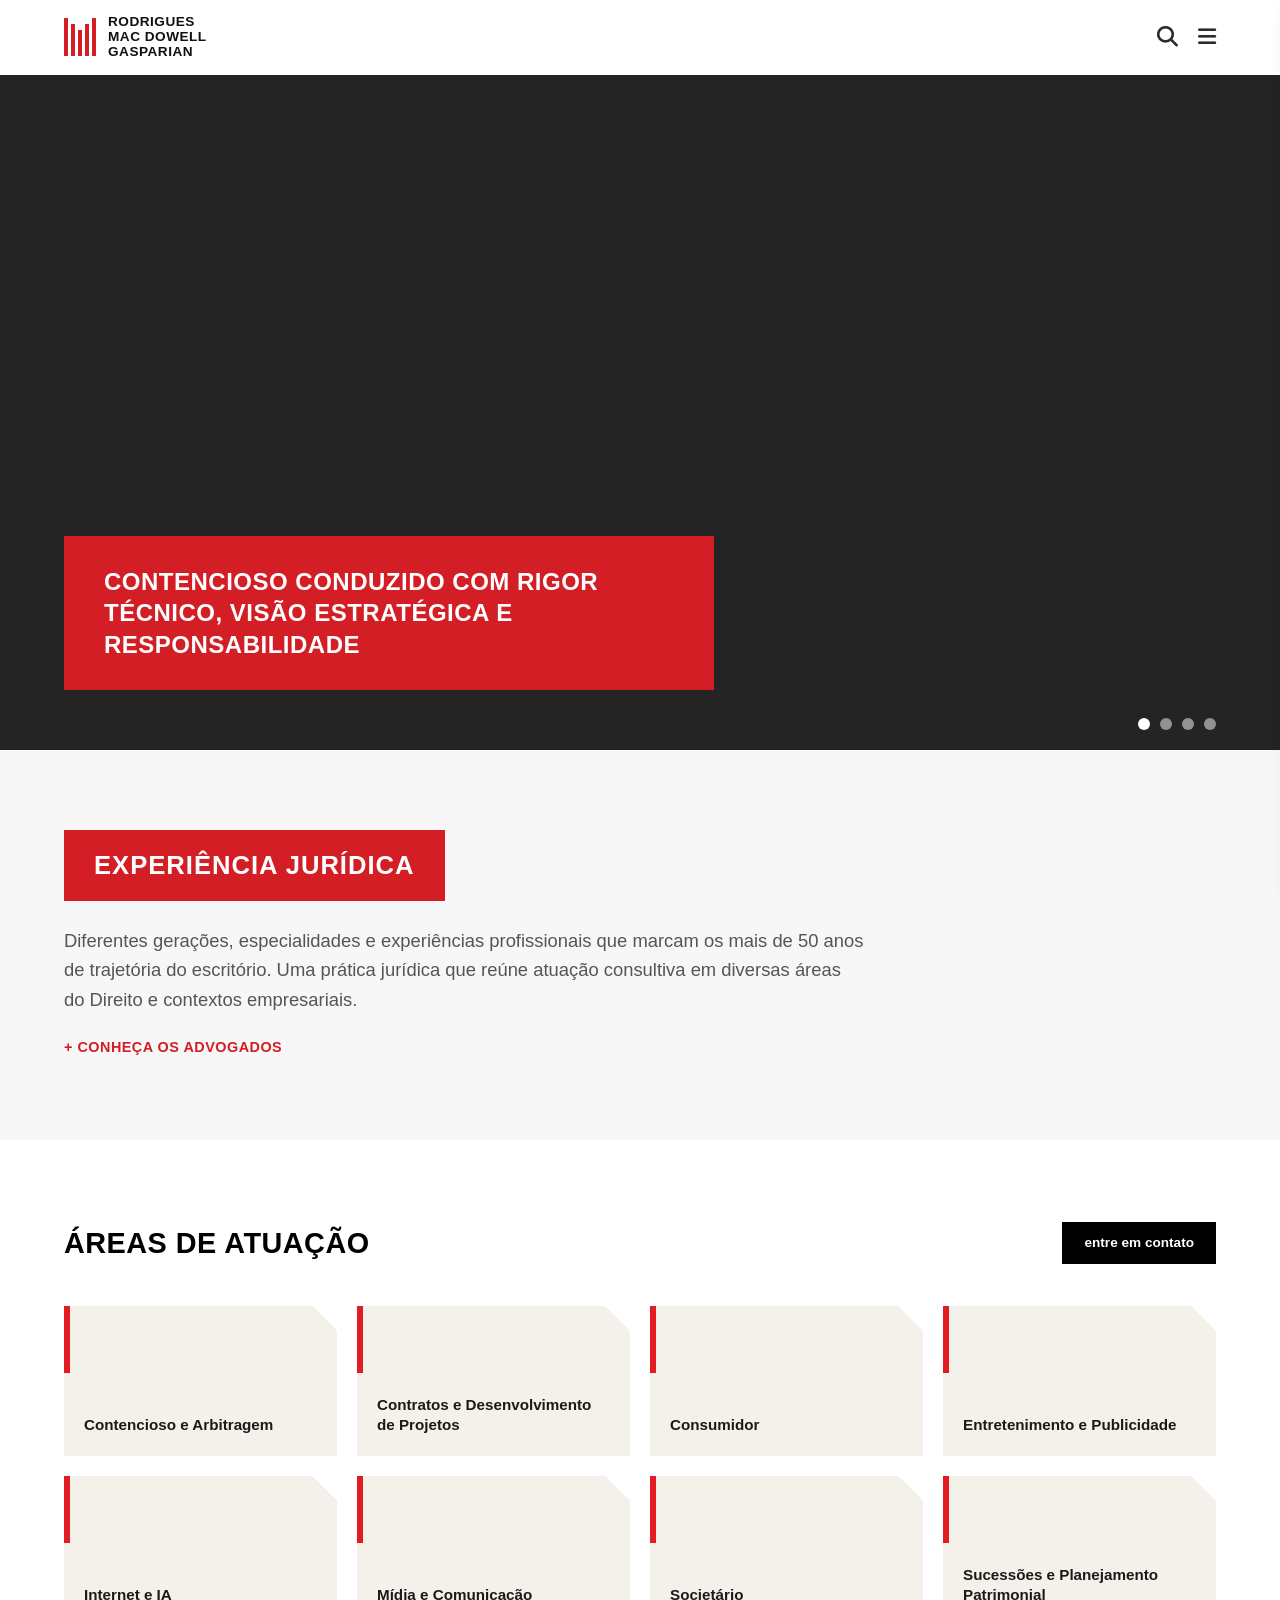
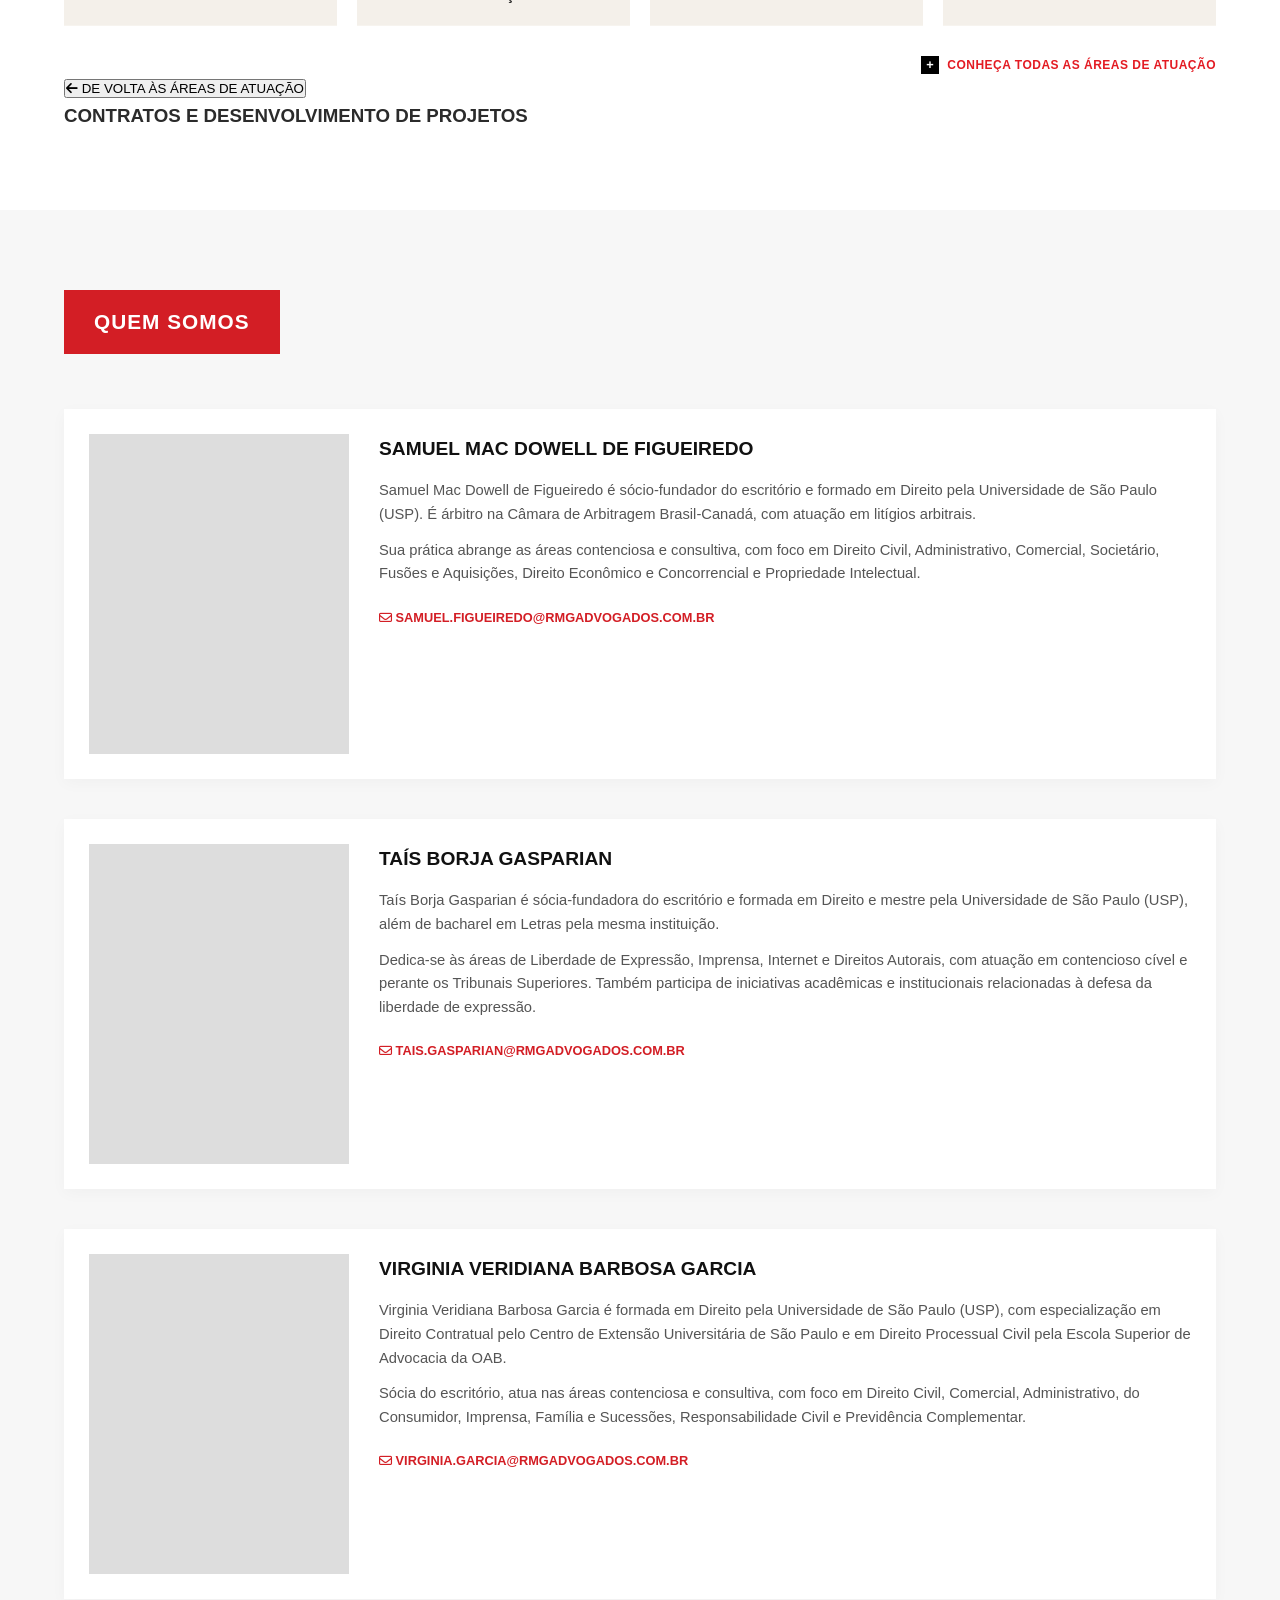
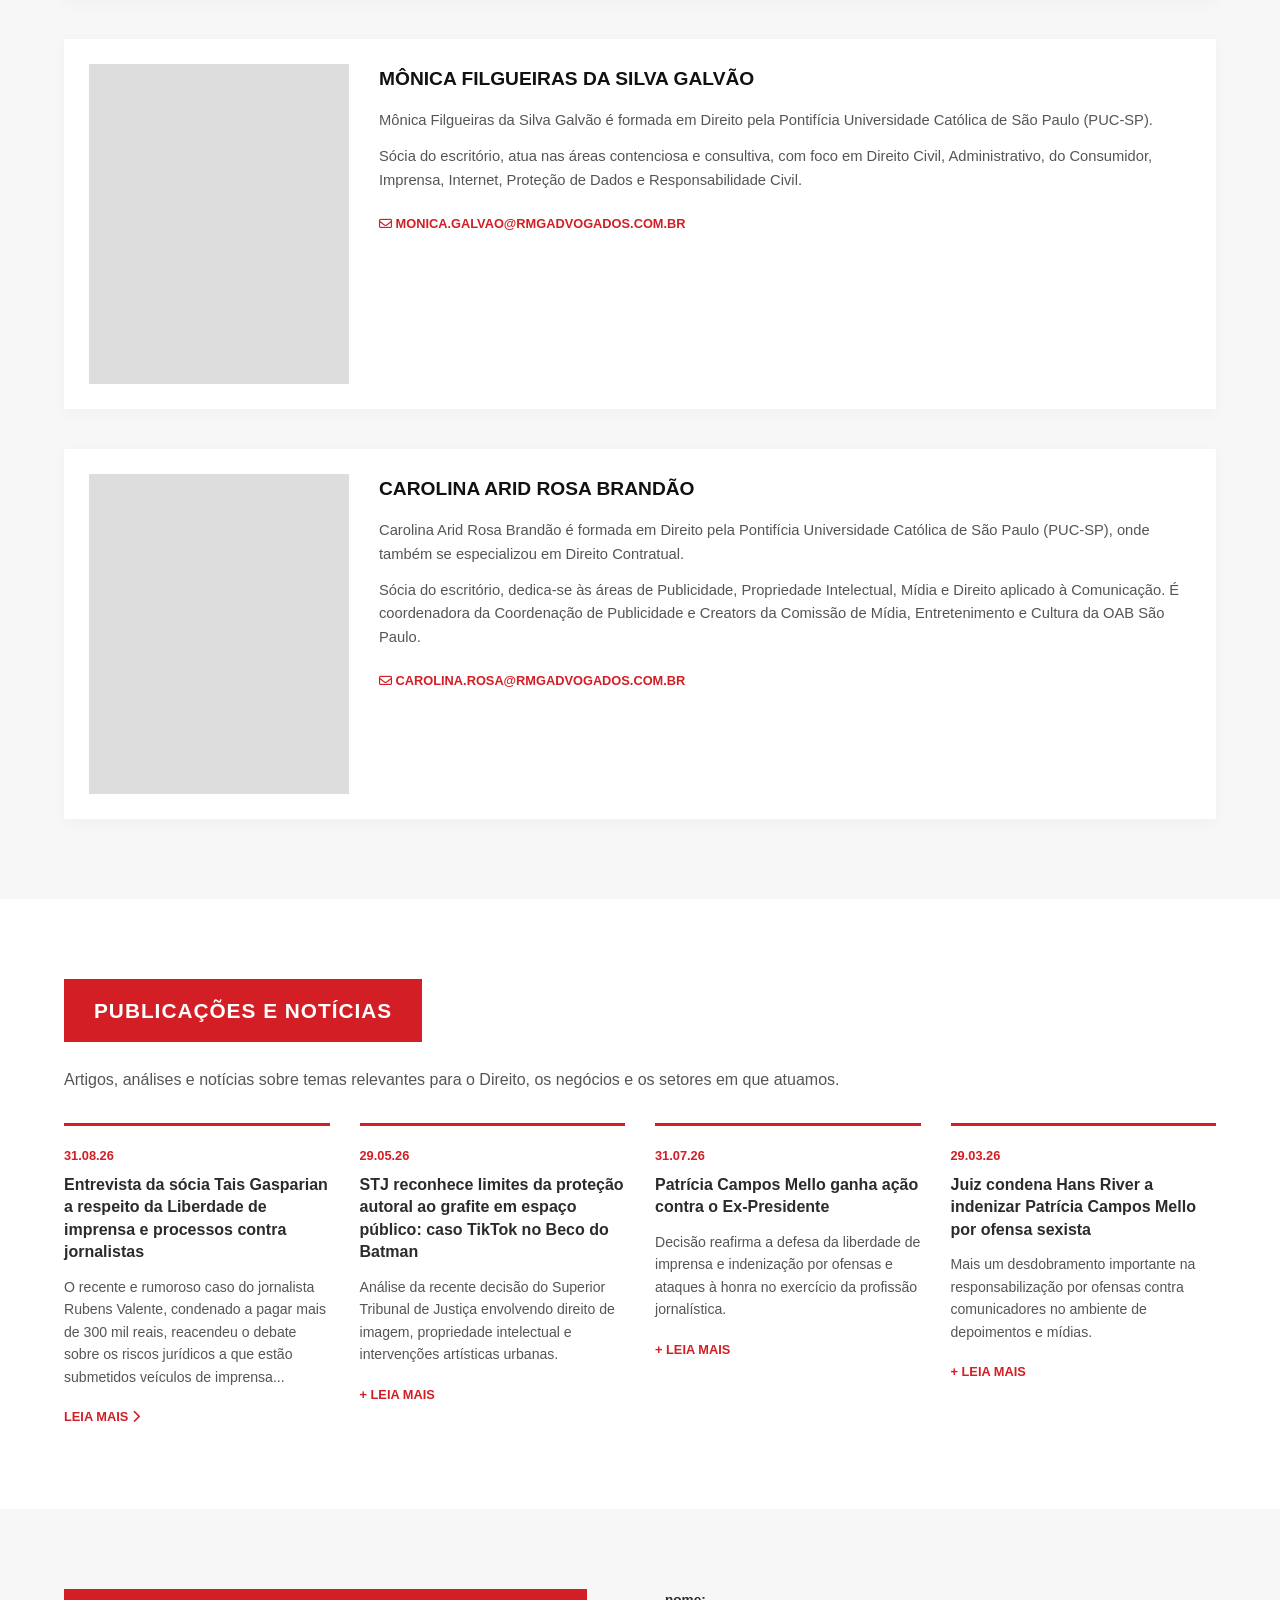
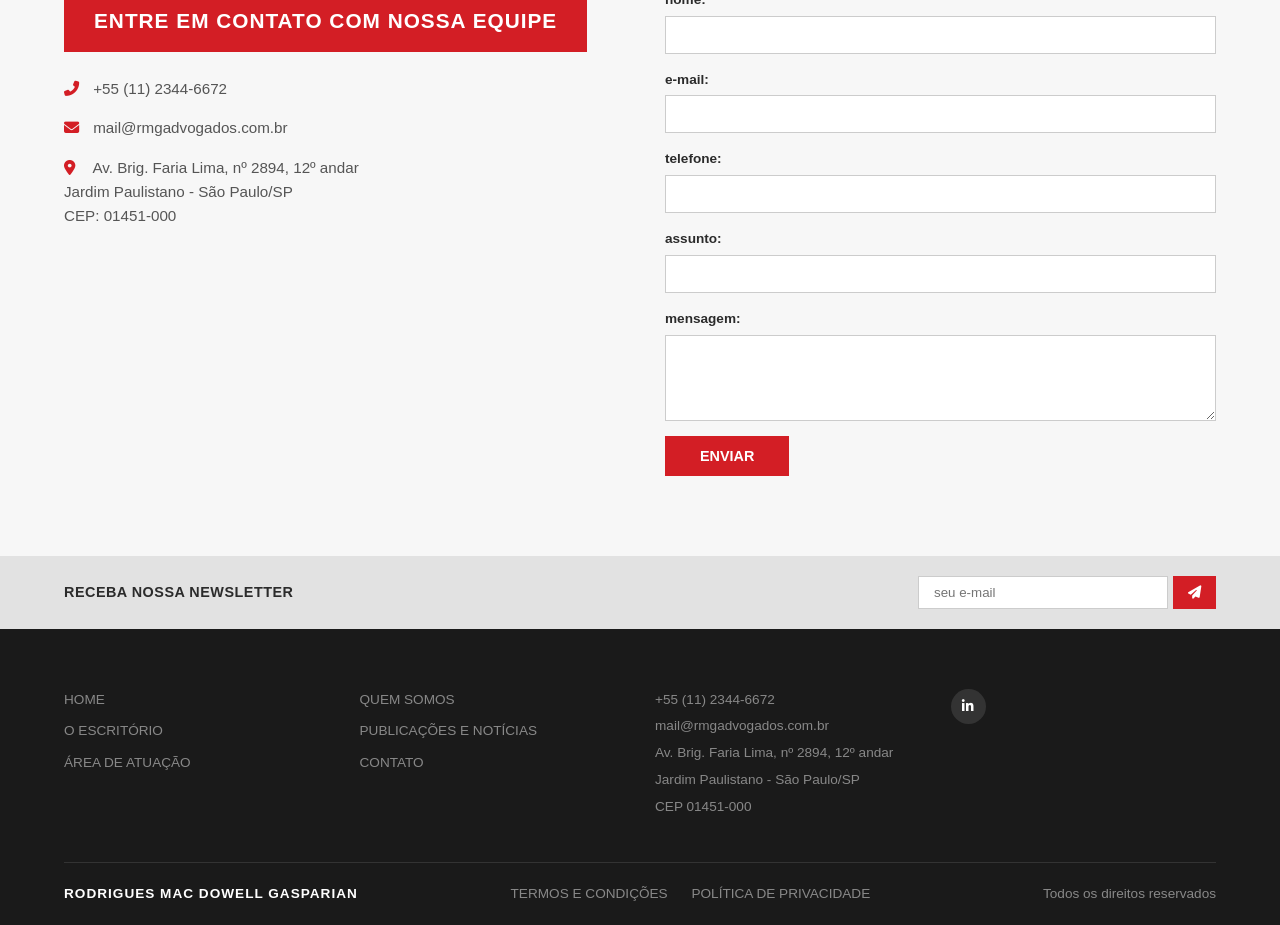
==== commit 454b8107: "altearado areas de atuacao" ====
--- a/index.html
+++ b/index.html
@@ -119,61 +119,66 @@
         </div>
     </section>
 
-    <!-- ÁREAS DE ATUAÇÃO -->
-    <section id="areas" class="section-padding">
-        <div class="container">
-            <div class="section-header">
-                <div class="hero-title-red small">
-                    <h2>ÁREAS DE ATUAÇÃO</h2>
-                </div>
-            </div>
-
-            <!-- Grid de Áreas -->
-            <div class="areas-grid" id="areas-grid">
-                <div class="area-card" data-area="contencioso">
-                    <h3>Contencioso e Arbitragem</h3>
-                    <p>Atuação em litígios complexos empresariais e cíveis perante Tribunais e Câmaras Arbitrais.</p>
-                </div>
-                <div class="area-card" data-area="contratos">
-                    <h3>Contratos e Desenvolvimento de Projetos</h3>
-                    <p>Elaboração, negociação e estruturação jurídica de operações e negócios.</p>
-                </div>
-                <div class="area-card" data-area="internet">
-                    <h3>Internet e IA</h3>
-                    <p>Assessoria em novas tecnologias, inteligência artificial, proteção de dados e direito digital.</p>
-                </div>
-                <div class="area-card" data-area="consumidor">
-                    <h3>Consumidor</h3>
-                    <p>Consultoria preventiva e contencioso em relações de consumo para grandes empresas.</p>
-                </div>
-                <div class="area-card" data-area="midia">
-                    <h3>Mídia e Comunicação</h3>
-                    <p>Liberdade de imprensa, direito de resposta, redes sociais e veículos de comunicação.</p>
-                </div>
-                <div class="area-card" data-area="societario">
-                    <h3>Societário</h3>
-                    <p>Estruturação de empresas, M&A, governança corporativa e acordos de acionistas.</p>
-                </div>
-                <div class="area-card" data-area="entretenimento">
-                    <h3>Entretenimento e Publicidade</h3>
-                    <p>Direitos autorais, CONAR, regulação publicitária, contratos artísticos e mídia.</p>
-                </div>
-                <div class="area-card" data-area="sucessoes">
-                    <h3>Sucessões e Planejamento Patrimonial</h3>
-                    <p>Estruturação familiar, inventários, holdings e preservação do patrimônio familiar.</p>
-                </div>
-            </div>
-
-            <!-- Detalhe da Área Selecionada (Dinamismo JS) -->
-            <div id="area-detail" class="area-detail hidden">
-                <button id="back-to-areas" class="btn-back"><i class="fas fa-arrow-left"></i> DE VOLTA ÀS ÁREAS DE ATUAÇÃO</button>
-                <h3 id="area-detail-title">CONTENCIOSO E ARBITRAGEM</h3>
-                <div id="area-detail-content" class="detail-body">
-                    <!-- Preenchido via JavaScript -->
-                </div>
-            </div>
-        </div>
-    </section>
+   <!-- ÁREAS DE ATUAÇÃO -->
+<section id="areas" class="section-padding">
+    <div class="container">
+        <div class="areas-top-bar">
+            <h2 class="areas-main-title">ÁREAS DE ATUAÇÃO</h2>
+            <a href="#contato" class="btn-entre-contato">entre em contato</a>
+        </div>
+
+        <!-- Grid com os Cards no Formato do Layout -->
+        <div class="areas-grid" id="areas-grid">
+            <div class="area-card" data-area="contencioso">
+                <span class="card-bar"></span>
+                <h3>Contencioso e Arbitragem</h3>
+            </div>
+            <div class="area-card" data-area="contratos">
+                <span class="card-bar"></span>
+                <h3>Contratos e Desenvolvimento de Projetos</h3>
+            </div>
+            <div class="area-card" data-area="consumidor">
+                <span class="card-bar"></span>
+                <h3>Consumidor</h3>
+            </div>
+            <div class="area-card" data-area="entretenimento">
+                <span class="card-bar"></span>
+                <h3>Entretenimento e Publicidade</h3>
+            </div>
+            <div class="area-card" data-area="internet">
+                <span class="card-bar"></span>
+                <h3>Internet e IA</h3>
+            </div>
+            <div class="area-card" data-area="midia">
+                <span class="card-bar"></span>
+                <h3>Mídia e Comunicação</h3>
+            </div>
+            <div class="area-card" data-area="societario">
+                <span class="card-bar"></span>
+                <h3>Societário</h3>
+            </div>
+            <div class="area-card" data-area="sucessoes">
+                <span class="card-bar"></span>
+                <h3>Sucessões e Planejamento Patrimonial</h3>
+            </div>
+        </div>
+
+        <div class="areas-footer">
+            <a href="#areas" class="btn-all-areas">
+                <span class="plus-box">+</span> CONHEÇA TODAS AS ÁREAS DE ATUAÇÃO
+            </a>
+        </div>
+
+        <!-- Detalhe Expandido da Área Selecionada (Dinamismo JS) -->
+        <div id="area-detail" class="area-detail hidden">
+            <button id="back-to-areas" class="btn-back"><i class="fas fa-arrow-left"></i> DE VOLTA ÀS ÁREAS DE ATUAÇÃO</button>
+            <h3 id="area-detail-title">CONTRATOS E DESENVOLVIMENTO DE PROJETOS</h3>
+            <div id="area-detail-content" class="detail-body">
+                <!-- Conteúdo dinâmico preenchido via script.js -->
+            </div>
+        </div>
+    </div>
+</section> 
 
     <!-- QUEM SOMOS / EQUIPE -->
     <section id="equipe" class="section-padding bg-light">
--- a/css/style.css
+++ b/css/style.css
@@ -327,59 +327,143 @@
 }
 
 /* ==========================================
-   ÁREAS DE ATUAÇÃO
-   ========================================== */
+   ÁREAS DE ATUAÇÃO (LAYOUT IDÊNTICO AO PROTÓTIPO)
+   ========================================== */
+.areas-top-bar {
+    display: flex;
+    justify-content: space-between;
+    align-items: center;
+    margin-bottom: 40px;
+}
+
+.areas-main-title {
+    font-size: 1.8rem;
+    font-weight: 800;
+    color: #000000;
+    letter-spacing: 0.5px;
+    text-transform: uppercase;
+}
+
+.btn-entre-contato {
+    background-color: #000000;
+    color: #ffffff;
+    padding: 10px 22px;
+    font-weight: 600;
+    font-size: 0.85rem;
+    text-transform: lowercase;
+    transition: opacity 0.3s ease;
+}
+
+.btn-entre-contato:hover {
+    opacity: 0.85;
+}
+
+/* GRID DE CARDS */
 .areas-grid {
     display: grid;
-    grid-template-columns: repeat(auto-fill, minmax(280px, 1fr));
-    gap: 25px;
-    margin-top: 20px;
-}
-
+    grid-template-columns: repeat(4, 1fr);
+    gap: 20px;
+    margin-bottom: 30px;
+}
+
+/* CARD INDIVIDUAL (FORMA CHANFRADA) */
 .area-card {
-    border: 1px solid var(--border-color);
-    padding: 30px;
-    background: var(--white);
+    position: relative;
+    background-color: #f4f0ea; /* Bege exato do mockup */
+    height: 150px;
+    padding: 25px 20px 20px 20px;
+    display: flex;
+    align-items: flex-end;
     cursor: pointer;
-    transition: transform 0.3s, box-shadow 0.3s, border-color 0.3s;
-}
-
-.area-card:hover {
-    transform: translateY(-5px);
-    box-shadow: 0 10px 20px rgba(0,0,0,0.05);
-    border-color: var(--primary-red);
+    transition: background-color 0.3s ease, transform 0.2s ease;
+    
+    /* Corte chanfrado no canto superior direito */
+    clip-path: polygon(0 0, calc(100% - 25px) 0, 100% 25px, 100% 100%, 0 100%);
+}
+
+/* Marcador Vertical Vermelho */
+.area-card .card-bar {
+    position: absolute;
+    top: 0;
+    left: 0;
+    width: 6px;
+    height: 45%;
+    background-color: #e31b23;
+    transition: background-color 0.3s ease, width 0.3s ease;
 }
 
 .area-card h3 {
-    font-size: 1.1rem;
-    margin-bottom: 12px;
-    color: var(--text-color);
-}
-
-.area-card p {
-    font-size: 0.9rem;
-    color: var(--text-light);
-}
-
-.area-detail {
-    margin-top: 30px;
-    padding: 40px;
-    background-color: var(--bg-light);
-    border-left: 5px solid var(--primary-red);
-}
-
-.area-detail.hidden {
-    display: none;
-}
-
-.btn-back {
-    background: none;
-    border: none;
-    color: var(--primary-red);
-    font-weight: 700;
-    cursor: pointer;
-    margin-bottom: 20px;
-    font-size: 0.85rem;
+    font-size: 0.95rem;
+    font-weight: 700;
+    color: #1a1a1a;
+    line-height: 1.35;
+    margin: 0;
+}
+
+/* CARD SELECIONADO / HOVER (DESTAQUE VERMELHO) */
+.area-card:hover,
+.area-card.active {
+    background-color: #e31b23; /* Vermelho vibrante */
+}
+
+.area-card:hover h3,
+.area-card.active h3 {
+    color: #ffffff;
+}
+
+.area-card:hover .card-bar,
+.area-card.active .card-bar {
+    background-color: #000000; /* Borda lateral fica preta no hover/active */
+    width: 8px;
+}
+
+/* RODAPÉ DAS ÁREAS */
+.areas-footer {
+    margin-top: 25px;
+    display: flex;
+    justify-content: flex-end;
+}
+
+.btn-all-areas {
+    display: inline-flex;
+    align-items: center;
+    gap: 8px;
+    color: #e31b23;
+    font-size: 0.75rem;
+    font-weight: 700;
+    letter-spacing: 0.5px;
+    text-transform: uppercase;
+}
+
+.plus-box {
+    background-color: #000000;
+    color: #ffffff;
+    width: 18px;
+    height: 18px;
+    display: flex;
+    align-items: center;
+    justify-content: center;
+    font-size: 0.8rem;
+    font-weight: 700;
+}
+
+/* RESPONSIVIDADE */
+@media (max-width: 992px) {
+    .areas-grid {
+        grid-template-columns: repeat(2, 1fr);
+    }
+}
+
+@media (max-width: 576px) {
+    .areas-grid {
+        grid-template-columns: 1fr;
+    }
+    
+    .areas-top-bar {
+        flex-direction: column;
+        align-items: flex-start;
+        gap: 15px;
+    }
 }
 
 /* ==========================================
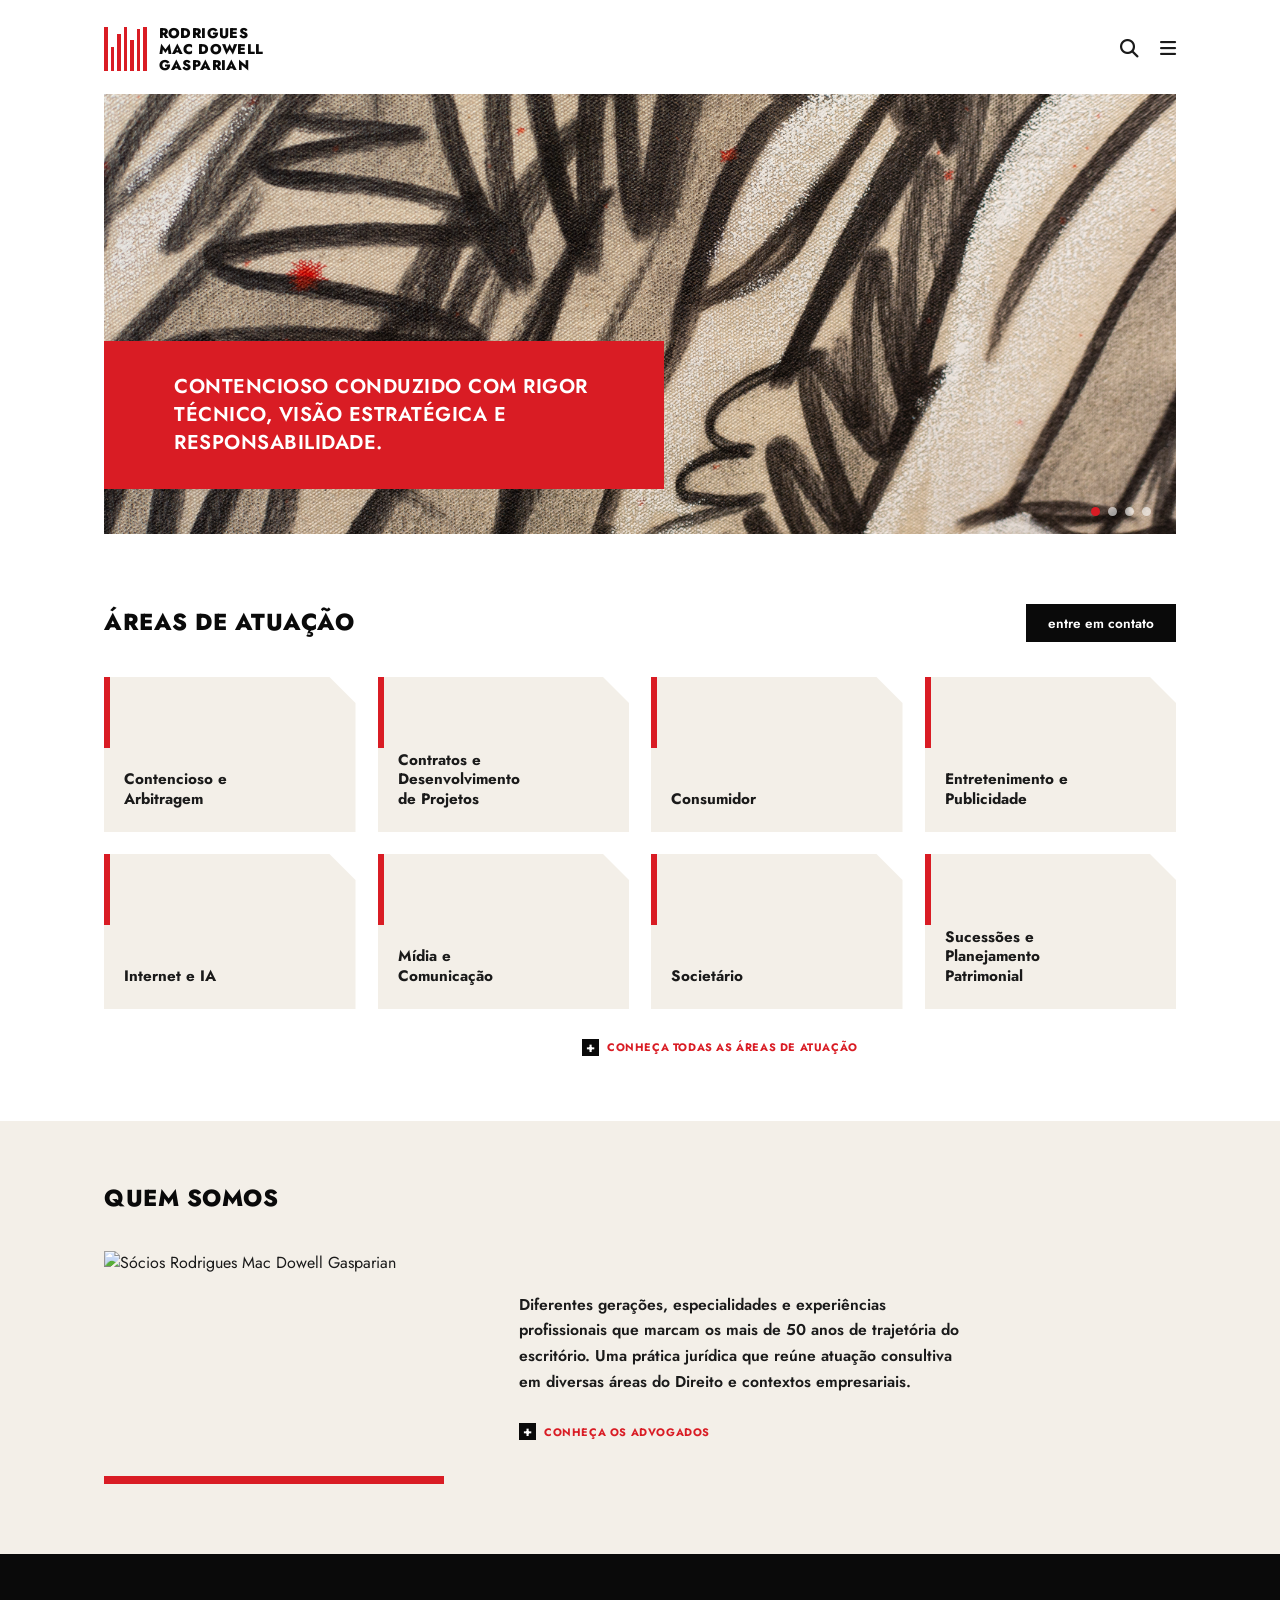
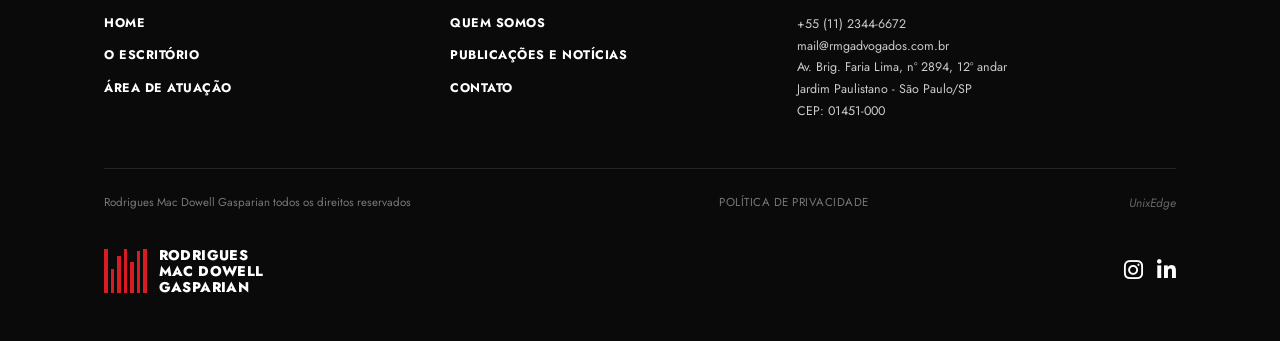
==== commit 6f8a0d3d: "arrumando publicacoes" ====
--- a/index.html
+++ b/index.html
@@ -4,12 +4,10 @@
     <meta charset="UTF-8">
     <meta name="viewport" content="width=device-width, initial-scale=1.0">
     <title>Rodrigues Mac Dowell Gasparian - Advogados</title>
-    <link rel="stylesheet" href="css/style.css">
-    <!-- Fontes Google Fonts -->
+    <link rel="stylesheet" href="./css/style.css">
     <link rel="preconnect" href="https://fonts.googleapis.com">
     <link rel="preconnect" href="https://fonts.gstatic.com" crossorigin>
-    <link href="https://fonts.googleapis.com/css2?family=Montserrat:wght@300;400;500;600;700&display=swap" rel="stylesheet">
-    <!-- Ícones (FontAwesome) -->
+    <link href="https://fonts.googleapis.com/css2?family=Jost:wght@400;500;600;700;800&display=swap" rel="stylesheet">
     <link rel="stylesheet" href="https://cdnjs.cloudflare.com/ajax/libs/font-awesome/6.4.0/css/all.min.css">
 </head>
 <body>
@@ -17,382 +15,221 @@
     <!-- CABEÇALHO / NAVBAR -->
     <header class="header">
         <div class="container header-container">
-            <a href="#home" class="logo">
+            <a href="index.html" class="logo">
                 <div class="logo-bars">
-                    <span></span><span></span><span></span><span></span><span></span>
+                    <span></span><span></span><span></span><span></span><span></span><span></span><span></span>
                 </div>
                 <div class="logo-text">
-                    <span class="brand-line">RODRIGUES</span>
-                    <span class="brand-line">MAC DOWELL</span>
-                    <span class="brand-line">GASPARIAN</span>
+                    <span>RODRIGUES</span>
+                    <span>MAC DOWELL</span>
+                    <span>GASPARIAN</span>
                 </div>
             </a>
 
-            <!-- Botões da direita (Busca + Hambúrguer) -->
             <div class="header-actions">
-                <button class="search-btn" id="search-btn" aria-label="Pesquisar"><i class="fas fa-search"></i></button>
+                <button class="search-btn" id="search-btn" aria-label="Pesquisar">
+                    <i class="fas fa-search"></i>
+                </button>
                 <button class="menu-toggle" id="menu-toggle" aria-label="Abrir Menu">
                     <i class="fas fa-bars"></i>
                 </button>
             </div>
+
+            <!-- MENU SUSPENSO FLUTUANTE -->
+            <aside class="side-drawer" id="side-drawer">
+                <div class="drawer-header">
+                    <button class="drawer-close" id="drawer-close" aria-label="Fechar Menu">
+                        <i class="fas fa-times"></i>
+                    </button>
+                </div>
+                <nav class="nav-menu">
+                    <ul class="nav-list">
+                        <li><a href="index.html" class="nav-link active">HOME</a></li>
+                        <li><a href="o-escritorio.html" class="nav-link">O ESCRITÓRIO</a></li>
+                        <li><a href="#areas" class="nav-link">ÁREA DE ATUAÇÃO</a></li>
+                        <li><a href="quem-somos.html" class="nav-link">QUEM SOMOS</a></li>
+                        <li><a href="publicacoes.html" class="nav-link">PUBLICAÇÕES E NOTÍCIAS</a></li>
+                        <li><a href="#contato" class="nav-link">CONTATO</a></li>
+                    </ul>
+                </nav>
+                <div class="drawer-socials">
+                    <a href="https://instagram.com" target="_blank" rel="noopener" aria-label="Instagram"><i class="fab fa-instagram"></i></a>
+                    <a href="https://linkedin.com" target="_blank" rel="noopener" aria-label="LinkedIn"><i class="fab fa-linkedin-in"></i></a>
+                </div>
+            </aside>
         </div>
     </header>
 
-    <!-- OVERLAY DE FUNDO ESCURO AO ABRIR O MENU -->
-    <div class="menu-overlay" id="menu-overlay"></div>
-
-    <!-- PAINEL MENU LATERAL (SLIDE DRAWER) -->
-    <aside class="side-drawer" id="side-drawer">
-        <div class="drawer-header">
-            <button class="drawer-close" id="drawer-close" aria-label="Fechar Menu">
-                <i class="fas fa-times"></i>
-            </button>
-        </div>
-        <nav class="nav-menu">
-            <ul class="nav-list">
-                <li><a href="#home" class="nav-link active">HOME</a></li>
-                <li><a href="#escritorio" class="nav-link">O ESCRITÓRIO</a></li>
-                <li><a href="#areas" class="nav-link">ÁREA DE ATUAÇÃO</a></li>
-                <li><a href="#equipe" class="nav-link">QUEM SOMOS</a></li>
-                <li><a href="#noticias" class="nav-link">PUBLICAÇÕES E NOTÍCIAS</a></li>
-                <li><a href="#contato" class="nav-link">CONTATO</a></li>
-            </ul>
-        </nav>
-    </aside>
-
     <!-- SEÇÃO HERO / SLIDER -->
-    <section id="home" class="hero">
-        <div class="hero-slider">
-            <div class="slide active">
-                <div class="slide-bg slide-bg-1"></div>
-                <div class="hero-overlay">
-                    <div class="hero-box">
-                        <h1>CONTENCIOSO CONDUZIDO COM RIGOR TÉCNICO, VISÃO ESTRATÉGICA E RESPONSABILIDADE</h1>
-                    </div>
-                </div>
-            </div>
-            <div class="slide">
-                <div class="slide-bg slide-bg-2"></div>
-                <div class="hero-overlay">
-                    <div class="hero-box">
-                        <h1>ASSESSORIA JURÍDICA DIANTE DAS TRANSFORMAÇÕES DOS NEGÓCIOS, DA TECNOLOGIA E DA COMUNICAÇÃO.</h1>
-                    </div>
-                </div>
-            </div>
-            <div class="slide">
-                <div class="slide-bg slide-bg-3"></div>
-                <div class="hero-overlay">
-                    <div class="hero-box">
-                        <h1>ATENDIMENTO PRÓXIMO AO CLIENTE, EXCELÊNCIA TÉCNICA E SOLUÇÕES JURÍDICAS SOFISTICADAS.</h1>
-                    </div>
-                </div>
-            </div>
-            <div class="slide">
-                <div class="slide-bg slide-bg-4"></div>
-                <div class="hero-overlay">
-                    <div class="hero-box">
-                        <h1>HÁ MAIS DE 50 ANOS, ASSESSORANDO CLIENTES EM DISPUTAS COMPLEXAS, JUDICIAIS, ARBITRAIS E ADMINISTRATIVAS.</h1>
-                    </div>
-                </div>
-            </div>
-        </div>
-        <div class="slider-controls">
-            <span class="dot active" onclick="currentSlide(0)"></span>
-            <span class="dot" onclick="currentSlide(1)"></span>
-            <span class="dot" onclick="currentSlide(2)"></span>
-            <span class="dot" onclick="currentSlide(3)"></span>
+    <section id="home" class="hero-wrapper">
+        <div class="container">
+            <div class="hero">
+                <div class="hero-slider">
+                    <div class="slide active">
+                        <img src="./img/banner-1.jpg" alt="Arte RMG Advogados" class="slide-img">
+                        <div class="hero-box">
+                            <h1>CONTENCIOSO CONDUZIDO COM RIGOR TÉCNICO, VISÃO ESTRATÉGICA E RESPONSABILIDADE.</h1>
+                        </div>
+                    </div>
+                    <div class="slide">
+                        <img src="./img/banner-2.jpg" alt="Assessoria Jurídica" class="slide-img">
+                        <div class="hero-box">
+                            <h1>ASSESSORIA JURÍDICA DIANTE DAS TRANSFORMAÇÕES DOS NEGÓCIOS, DA TECNOLOGIA E DA COMUNICAÇÃO.</h1>
+                        </div>
+                    </div>
+                    <div class="slide">
+                        <img src="./img/banner-3.jpg" alt="Atendimento Próximo" class="slide-img">
+                        <div class="hero-box">
+                            <h1>ATENDIMENTO PRÓXIMO AO CLIENTE, EXCELÊNCIA TÉCNICA E SOLUÇÕES JURÍDICAS SOFISTICADAS.</h1>
+                        </div>
+                    </div>
+                    <div class="slide">
+                        <img src="./img/banner-4.jpg" alt="Mais de 50 anos" class="slide-img">
+                        <div class="hero-box">
+                            <h1>HÁ MAIS DE 50 ANOS, ASSESSORANDO CLIENTES EM DISPUTAS COMPLEXAS, JUDICIAIS, ARBITRAIS E ADMINISTRATIVAS.</h1>
+                        </div>
+                    </div>
+                </div>
+                <div class="slider-controls">
+                    <span class="dot active" onclick="currentSlide(0)"></span>
+                    <span class="dot" onclick="currentSlide(1)"></span>
+                    <span class="dot" onclick="currentSlide(2)"></span>
+                    <span class="dot" onclick="currentSlide(3)"></span>
+                </div>
+            </div>
         </div>
     </section>
 
-    <!-- O ESCRITÓRIO -->
-    <section id="escritorio" class="section-padding bg-light">
-        <div class="container">
-            <div class="hero-title-red">
-                <h2>EXPERIÊNCIA JURÍDICA</h2>
-            </div>
-            <div class="about-content">
-                <p class="lead-text">
-                    Diferentes gerações, especialidades e experiências profissionais que marcam os mais de 50 anos de trajetória do escritório. Uma prática jurídica que reúne atuação consultiva em diversas áreas do Direito e contextos empresariais.
-                </p>
-                <a href="#equipe" class="btn-link">+ CONHEÇA OS ADVOGADOS</a>
+    <!-- ÁREAS DE ATUAÇÃO -->
+    <section id="areas" class="areas-section">
+        <div class="container">
+            <div class="areas-top-bar">
+                <h2 class="section-title">ÁREAS DE ATUAÇÃO</h2>
+                <a href="#contato" class="btn-entre-contato">entre em contato</a>
+            </div>
+
+            <div class="areas-grid" id="areas-grid">
+                <div class="area-card" data-area="contencioso">
+                    <span class="card-bar"></span>
+                    <h3>Contencioso e<br>Arbitragem</h3>
+                </div>
+                <div class="area-card" data-area="contratos">
+                    <span class="card-bar"></span>
+                    <h3>Contratos e<br>Desenvolvimento<br>de Projetos</h3>
+                </div>
+                <div class="area-card" data-area="consumidor">
+                    <span class="card-bar"></span>
+                    <h3>Consumidor</h3>
+                </div>
+                <div class="area-card" data-area="entretenimento">
+                    <span class="card-bar"></span>
+                    <h3>Entretenimento e<br>Publicidade</h3>
+                </div>
+                <div class="area-card" data-area="internet">
+                    <span class="card-bar"></span>
+                    <h3>Internet e IA</h3>
+                </div>
+                <div class="area-card" data-area="midia">
+                    <span class="card-bar"></span>
+                    <h3>Mídia e<br>Comunicação</h3>
+                </div>
+                <div class="area-card" data-area="societario">
+                    <span class="card-bar"></span>
+                    <h3>Societário</h3>
+                </div>
+                <div class="area-card" data-area="sucessoes">
+                    <span class="card-bar"></span>
+                    <h3>Sucessões e<br>Planejamento<br>Patrimonial</h3>
+                </div>
+            </div>
+
+            <!-- Detalhe Expandido da Área Selecionada -->
+            <div id="area-detail" class="area-detail hidden">
+                <button id="back-to-areas" class="btn-back"><i class="fas fa-arrow-left"></i> DE VOLTA ÀS ÁREAS DE ATUAÇÃO</button>
+                <h3 id="area-detail-title"></h3>
+                <div id="area-detail-content" class="detail-body"></div>
+            </div>
+
+            <div class="areas-footer">
+                <a href="#areas" class="btn-plus-red" id="btn-all-areas">
+                    <span class="plus-box">+</span> CONHEÇA TODAS AS ÁREAS DE ATUAÇÃO
+                </a>
             </div>
         </div>
     </section>
 
-   <!-- ÁREAS DE ATUAÇÃO -->
-<section id="areas" class="section-padding">
-    <div class="container">
-        <div class="areas-top-bar">
-            <h2 class="areas-main-title">ÁREAS DE ATUAÇÃO</h2>
-            <a href="#contato" class="btn-entre-contato">entre em contato</a>
-        </div>
-
-        <!-- Grid com os Cards no Formato do Layout -->
-        <div class="areas-grid" id="areas-grid">
-            <div class="area-card" data-area="contencioso">
-                <span class="card-bar"></span>
-                <h3>Contencioso e Arbitragem</h3>
-            </div>
-            <div class="area-card" data-area="contratos">
-                <span class="card-bar"></span>
-                <h3>Contratos e Desenvolvimento de Projetos</h3>
-            </div>
-            <div class="area-card" data-area="consumidor">
-                <span class="card-bar"></span>
-                <h3>Consumidor</h3>
-            </div>
-            <div class="area-card" data-area="entretenimento">
-                <span class="card-bar"></span>
-                <h3>Entretenimento e Publicidade</h3>
-            </div>
-            <div class="area-card" data-area="internet">
-                <span class="card-bar"></span>
-                <h3>Internet e IA</h3>
-            </div>
-            <div class="area-card" data-area="midia">
-                <span class="card-bar"></span>
-                <h3>Mídia e Comunicação</h3>
-            </div>
-            <div class="area-card" data-area="societario">
-                <span class="card-bar"></span>
-                <h3>Societário</h3>
-            </div>
-            <div class="area-card" data-area="sucessoes">
-                <span class="card-bar"></span>
-                <h3>Sucessões e Planejamento Patrimonial</h3>
-            </div>
-        </div>
-
-        <div class="areas-footer">
-            <a href="#areas" class="btn-all-areas">
-                <span class="plus-box">+</span> CONHEÇA TODAS AS ÁREAS DE ATUAÇÃO
-            </a>
-        </div>
-
-        <!-- Detalhe Expandido da Área Selecionada (Dinamismo JS) -->
-        <div id="area-detail" class="area-detail hidden">
-            <button id="back-to-areas" class="btn-back"><i class="fas fa-arrow-left"></i> DE VOLTA ÀS ÁREAS DE ATUAÇÃO</button>
-            <h3 id="area-detail-title">CONTRATOS E DESENVOLVIMENTO DE PROJETOS</h3>
-            <div id="area-detail-content" class="detail-body">
-                <!-- Conteúdo dinâmico preenchido via script.js -->
-            </div>
-        </div>
-    </div>
-</section> 
-
-    <!-- QUEM SOMOS / EQUIPE -->
-    <section id="equipe" class="section-padding bg-light">
-        <div class="container">
-            <div class="hero-title-red small">
-                <h2>QUEM SOMOS</h2>
-            </div>
-
-            <div class="team-grid">
-                <!-- Samuel Mac Dowell -->
-                <div class="team-card">
-                    <div class="team-img">
-                        <div class="img-placeholder samuel-img"></div>
-                    </div>
-                    <div class="team-info">
-                        <h3>SAMUEL MAC DOWELL DE FIGUEIREDO</h3>
-                        <p>Samuel Mac Dowell de Figueiredo é sócio-fundador do escritório e formado em Direito pela Universidade de São Paulo (USP). É árbitro na Câmara de Arbitragem Brasil-Canadá, com atuação em litígios arbitrais.</p>
-                        <p>Sua prática abrange as áreas contenciosa e consultiva, com foco em Direito Civil, Administrativo, Comercial, Societário, Fusões e Aquisições, Direito Econômico e Concorrencial e Propriedade Intelectual.</p>
-                        <a href="mailto:samuel.figueiredo@rmgadvogados.com.br" class="email-link"><i class="far fa-envelope"></i> SAMUEL.FIGUEIREDO@RMGADVOGADOS.COM.BR</a>
-                    </div>
-                </div>
-
-                <!-- Taís Borja Gasparian -->
-                <div class="team-card">
-                    <div class="team-img">
-                        <div class="img-placeholder tais-img"></div>
-                    </div>
-                    <div class="team-info">
-                        <h3>TAÍS BORJA GASPARIAN</h3>
-                        <p>Taís Borja Gasparian é sócia-fundadora do escritório e formada em Direito e mestre pela Universidade de São Paulo (USP), além de bacharel em Letras pela mesma instituição.</p>
-                        <p>Dedica-se às áreas de Liberdade de Expressão, Imprensa, Internet e Direitos Autorais, com atuação em contencioso cível e perante os Tribunais Superiores. Também participa de iniciativas acadêmicas e institucionais relacionadas à defesa da liberdade de expressão.</p>
-                        <a href="mailto:tais.gasparian@rmgadvogados.com.br" class="email-link"><i class="far fa-envelope"></i> TAIS.GASPARIAN@RMGADVOGADOS.COM.BR</a>
-                    </div>
-                </div>
-
-                <!-- Virginia Veridiana -->
-                <div class="team-card">
-                    <div class="team-img">
-                        <div class="img-placeholder virginia-img"></div>
-                    </div>
-                    <div class="team-info">
-                        <h3>VIRGINIA VERIDIANA BARBOSA GARCIA</h3>
-                        <p>Virginia Veridiana Barbosa Garcia é formada em Direito pela Universidade de São Paulo (USP), com especialização em Direito Contratual pelo Centro de Extensão Universitária de São Paulo e em Direito Processual Civil pela Escola Superior de Advocacia da OAB.</p>
-                        <p>Sócia do escritório, atua nas áreas contenciosa e consultiva, com foco em Direito Civil, Comercial, Administrativo, do Consumidor, Imprensa, Família e Sucessões, Responsabilidade Civil e Previdência Complementar.</p>
-                        <a href="mailto:virginia.garcia@rmgadvogados.com.br" class="email-link"><i class="far fa-envelope"></i> VIRGINIA.GARCIA@RMGADVOGADOS.COM.BR</a>
-                    </div>
-                </div>
-
-                <!-- Mônica Filgueiras -->
-                <div class="team-card">
-                    <div class="team-img">
-                        <div class="img-placeholder monica-img"></div>
-                    </div>
-                    <div class="team-info">
-                        <h3>MÔNICA FILGUEIRAS DA SILVA GALVÃO</h3>
-                        <p>Mônica Filgueiras da Silva Galvão é formada em Direito pela Pontifícia Universidade Católica de São Paulo (PUC-SP).</p>
-                        <p>Sócia do escritório, atua nas áreas contenciosa e consultiva, com foco em Direito Civil, Administrativo, do Consumidor, Imprensa, Internet, Proteção de Dados e Responsabilidade Civil.</p>
-                        <a href="mailto:monica.galvao@rmgadvogados.com.br" class="email-link"><i class="far fa-envelope"></i> MONICA.GALVAO@RMGADVOGADOS.COM.BR</a>
-                    </div>
-                </div>
-
-                <!-- Carolina Arid -->
-                <div class="team-card">
-                    <div class="team-img">
-                        <div class="img-placeholder carolina-img"></div>
-                    </div>
-                    <div class="team-info">
-                        <h3>CAROLINA ARID ROSA BRANDÃO</h3>
-                        <p>Carolina Arid Rosa Brandão é formada em Direito pela Pontifícia Universidade Católica de São Paulo (PUC-SP), onde também se especializou em Direito Contratual.</p>
-                        <p>Sócia do escritório, dedica-se às áreas de Publicidade, Propriedade Intelectual, Mídia e Direito aplicado à Comunicação. É coordenadora da Coordenação de Publicidade e Creators da Comissão de Mídia, Entretenimento e Cultura da OAB São Paulo.</p>
-                        <a href="mailto:carolina.rosa@rmgadvogados.com.br" class="email-link"><i class="far fa-envelope"></i> CAROLINA.ROSA@RMGADVOGADOS.COM.BR</a>
-                    </div>
+    <!-- QUEM SOMOS (FAIXA BEGE NA HOME) -->
+    <section id="quem-somos" class="quem-somos-section">
+        <div class="container">
+            <h2 class="section-title">QUEM SOMOS</h2>
+
+            <div class="quem-somos-grid">
+                <div class="quem-somos-img-wrapper">
+                    <img src="./img/equipe.jpg" alt="Sócios Rodrigues Mac Dowell Gasparian">
+                    <div class="red-bottom-bar"></div>
+                </div>
+
+                <div class="quem-somos-text">
+                    <p>
+                        Diferentes gerações, especialidades e experiências profissionais que marcam os mais de 50 anos de trajetória do escritório. Uma prática jurídica que reúne atuação consultiva em diversas áreas do Direito e contextos empresariais.
+                    </p>
+                    <a href="quem-somos.html" class="btn-plus-red">
+                        <span class="plus-box">+</span> CONHEÇA OS ADVOGADOS
+                    </a>
                 </div>
             </div>
         </div>
     </section>
 
-    <!-- PUBLICAÇÕES E NOTÍCIAS -->
-    <section id="noticias" class="section-padding">
-        <div class="container">
-            <div class="hero-title-red small">
-                <h2>PUBLICAÇÕES E NOTÍCIAS</h2>
-            </div>
-            <p class="subtitle-text">Artigos, análises e notícias sobre temas relevantes para o Direito, os negócios e os setores em que atuamos.</p>
-
-            <div class="news-grid">
-                <!-- Notícia 1 -->
-                <article class="news-card">
-                    <span class="news-date">31.08.26</span>
-                    <h3>Entrevista da sócia Tais Gasparian a respeito da Liberdade de imprensa e processos contra jornalistas</h3>
-                    <p>O recente e rumoroso caso do jornalista Rubens Valente, condenado a pagar mais de 300 mil reais, reacendeu o debate sobre os riscos jurídicos a que estão submetidos veículos de imprensa...</p>
-                    <a href="#" class="read-more-btn">LEIA MAIS <i class="fas fa-chevron-right"></i></a>
-                </article>
-
-                <!-- Notícia 2 -->
-                <article class="news-card">
-                    <span class="news-date">29.05.26</span>
-                    <h3>STJ reconhece limites da proteção autoral ao grafite em espaço público: caso TikTok no Beco do Batman</h3>
-                    <p>Análise da recente decisão do Superior Tribunal de Justiça envolvendo direito de imagem, propriedade intelectual e intervenções artísticas urbanas.</p>
-                    <a href="#" class="read-more-btn">+ LEIA MAIS</a>
-                </article>
-
-                <!-- Notícia 3 -->
-                <article class="news-card">
-                    <span class="news-date">31.07.26</span>
-                    <h3>Patrícia Campos Mello ganha ação contra o Ex-Presidente</h3>
-                    <p>Decisão reafirma a defesa da liberdade de imprensa e indenização por ofensas e ataques à honra no exercício da profissão jornalística.</p>
-                    <a href="#" class="read-more-btn">+ LEIA MAIS</a>
-                </article>
-
-                <!-- Notícia 4 -->
-                <article class="news-card">
-                    <span class="news-date">29.03.26</span>
-                    <h3>Juiz condena Hans River a indenizar Patrícia Campos Mello por ofensa sexista</h3>
-                    <p>Mais um desdobramento importante na responsabilização por ofensas contra comunicadores no ambiente de depoimentos e mídias.</p>
-                    <a href="#" class="read-more-btn">+ LEIA MAIS</a>
-                </article>
-            </div>
-        </div>
-    </section>
-
-    <!-- CONTATO -->
-    <section id="contato" class="section-padding bg-light">
-        <div class="container">
-            <div class="contact-wrapper">
-                <div class="contact-info">
-                    <div class="hero-title-red small">
-                        <h2>ENTRE EM CONTATO COM NOSSA EQUIPE</h2>
-                    </div>
-                    <div class="info-items">
-                        <p><i class="fas fa-phone-alt"></i> +55 (11) 2344-6672</p>
-                        <p><i class="fas fa-envelope"></i> mail@rmgadvogados.com.br</p>
-                        <p><i class="fas fa-map-marker-alt"></i> Av. Brig. Faria Lima, nº 2894, 12º andar<br>Jardim Paulistano - São Paulo/SP<br>CEP: 01451-000</p>
-                    </div>
-                </div>
-
-                <div class="contact-form-container">
-                    <form id="contact-form" class="contact-form">
-                        <div class="form-group">
-                            <label for="nome">nome:</label>
-                            <input type="text" id="nome" required>
-                        </div>
-                        <div class="form-group">
-                            <label for="email">e-mail:</label>
-                            <input type="email" id="email" required>
-                        </div>
-                        <div class="form-group">
-                            <label for="telefone">telefone:</label>
-                            <input type="tel" id="telefone">
-                        </div>
-                        <div class="form-group">
-                            <label for="assunto">assunto:</label>
-                            <input type="text" id="assunto">
-                        </div>
-                        <div class="form-group">
-                            <label for="mensagem">mensagem:</label>
-                            <textarea id="mensagem" rows="4" required></textarea>
-                        </div>
-                        <button type="submit" class="btn-submit">ENVIAR</button>
-                    </form>
-                </div>
-            </div>
-        </div>
-    </section>
-
-    <!-- NEWSLETTER BAR -->
-    <div class="newsletter-bar">
-        <div class="container newsletter-container">
-            <span class="newsletter-title">RECEBA NOSSA NEWSLETTER</span>
-            <form id="newsletter-form" class="newsletter-form">
-                <input type="email" placeholder="seu e-mail" required>
-                <button type="submit"><i class="fas fa-paper-plane"></i></button>
-            </form>
-        </div>
-    </div>
-
     <!-- RODAPÉ -->
-    <footer class="footer">
-        <div class="container footer-container">
-            <div class="footer-col footer-nav">
-                <a href="#home">HOME</a>
-                <a href="#escritorio">O ESCRITÓRIO</a>
-                <a href="#areas">ÁREA DE ATUAÇÃO</a>
-            </div>
-            <div class="footer-col footer-nav">
-                <a href="#equipe">QUEM SOMOS</a>
-                <a href="#noticias">PUBLICAÇÕES E NOTÍCIAS</a>
-                <a href="#contato">CONTATO</a>
-            </div>
-            <div class="footer-col footer-contact">
-                <p>+55 (11) 2344-6672</p>
-                <p>mail@rmgadvogados.com.br</p>
-                <p>Av. Brig. Faria Lima, nº 2894, 12º andar</p>
-                <p>Jardim Paulistano - São Paulo/SP</p>
-                <p>CEP 01451-000</p>
-            </div>
-            <div class="footer-col footer-social">
-                <a href="https://linkedin.com" target="_blank" rel="noopener" class="social-icon" aria-label="LinkedIn"><i class="fab fa-linkedin-in"></i></a>
-            </div>
-        </div>
-        <div class="footer-bottom container">
-            <div class="brand-footer">
-                <strong>RODRIGUES MAC DOWELL GASPARIAN</strong>
-            </div>
-            <div class="legal-links">
-                <a href="#">TERMOS E CONDIÇÕES</a>
-                <a href="#">POLÍTICA DE PRIVACIDADE</a>
-            </div>
-            <div class="copyright">
-                <p>Todos os direitos reservados</p>
-            </div>
+    <footer id="contato" class="footer">
+        <div class="container">
+            <div class="footer-top">
+                <div class="footer-col footer-links">
+                    <a href="index.html">HOME</a>
+                    <a href="o-escritorio.html">O ESCRITÓRIO</a>
+                    <a href="#areas">ÁREA DE ATUAÇÃO</a>
+                </div>
+                <div class="footer-col footer-links">
+                    <a href="quem-somos.html">QUEM SOMOS</a>
+                    <a href="publicacoes.html">PUBLICAÇÕES E NOTÍCIAS</a>
+                    <a href="#contato">CONTATO</a>
+                </div>
+                <div class="footer-col footer-address">
+                    <p>+55 (11) 2344-6672</p>
+                    <p>mail@rmgadvogados.com.br</p>
+                    <p>Av. Brig. Faria Lima, nº 2894, 12º andar</p>
+                    <p>Jardim Paulistano - São Paulo/SP</p>
+                    <p>CEP: 01451-000</p>
+                </div>
+            </div>
+
+            <div class="footer-middle">
+                <span class="copyright">Rodrigues Mac Dowell Gasparian todos os direitos reservados</span>
+                <a href="#" class="privacy-link">POLÍTICA DE PRIVACIDADE</a>
+                <span class="signature-mark">UnixEdge</span>
+            </div>
+
+            <div class="footer-bottom">
+                <a href="index.html" class="logo footer-logo">
+                    <div class="logo-bars">
+                        <span></span><span></span><span></span><span></span><span></span><span></span><span></span>
+                    </div>
+                    <div class="logo-text white-text">
+                        <span>RODRIGUES</span>
+                        <span>MAC DOWELL</span>
+                        <span>GASPARIAN</span>
+                    </div>
+                </a>
+
+                <div class="footer-socials">
+                    <a href="https://instagram.com" target="_blank" rel="noopener" aria-label="Instagram"><i class="fab fa-instagram"></i></a>
+                    <a href="https://linkedin.com" target="_blank" rel="noopener" aria-label="LinkedIn"><i class="fab fa-linkedin-in"></i></a>
+                </div>
+            </div>  
         </div>
     </footer>
 
-    <script src="js/script.js"></script>
+    <script src="./js/script.js"></script>
 </body>
 </html>
--- a/css/style.css
+++ b/css/style.css
@@ -1,65 +1,62 @@
 /* ==========================================
-   RESET & ESTILOS BASE
-   ========================================== */
-* {
+   1. RESET E VARIÁVEIS GLOBAIS
+   ========================================== */
+*, *::before, *::after {
     margin: 0;
     padding: 0;
     box-sizing: border-box;
 }
 
 :root {
-    --primary-red: #d31e25;
-    --dark-red: #a8151a;
-    --text-color: #2b2b2b;
-    --text-light: #555555;
-    --bg-light: #f7f7f7;
+    --primary-red: #d91c24;
+    --beige-light: #f3efe8;
+    --menu-gray: #bbbbbb;
+    --black: #0a0a0a;
     --white: #ffffff;
-    --border-color: #e0e0e0;
-    --font-family: 'Montserrat', sans-serif;
-}
-
-html {
+    --text-dark: #1a1a1a;
+    --font-main: 'Jost', sans-serif;
+}
+
+html, body {
+    width: 100%;
+    overflow-x: hidden;
     scroll-behavior: smooth;
-    font-size: 16px;
-}
-
-body {
-    font-family: var(--font-family);
-    color: var(--text-color);
-    line-height: 1.6;
+    font-family: var(--font-main);
+    color: var(--text-dark);
     background-color: var(--white);
+    line-height: 1.5;
+}
+
+img {
+    max-width: 100%;
+    display: block;
 }
 
 .container {
-    width: 90%;
-    max-width: 1200px;
+    width: 100%;
+    max-width: 1120px;
     margin: 0 auto;
-}
-
-.section-padding {
-    padding: 80px 0;
-}
-
-.bg-light {
-    background-color: var(--bg-light);
+    padding: 0 24px;
+    position: relative;
 }
 
 a {
     text-decoration: none;
     color: inherit;
-    transition: color 0.3s ease;
-}
-
-/* ==========================================
-   CABEÇALHO & MENU LATERAL HAMBÚRGUER
+}
+
+.hidden {
+    display: none !important;
+}
+
+/* ==========================================
+   2. CABEÇALHO E LOGOTIPO
    ========================================== */
 .header {
-    position: sticky;
-    top: 0;
     background-color: var(--white);
-    z-index: 999;
-    box-shadow: 0 2px 10px rgba(0,0,0,0.05);
-    padding: 15px 0;
+    padding: 25px 0 20px 0;
+    position: relative;
+    z-index: 1000;
 }
 
 .header-container {
@@ -77,702 +74,1022 @@
 .logo-bars {
     display: flex;
     gap: 3px;
-    height: 38px;
+    height: 44px;
     align-items: flex-end;
 }
 
 .logo-bars span {
-    width: 4px;
+    width: 3.5px;
     background-color: var(--primary-red);
     display: inline-block;
 }
 
 .logo-bars span:nth-child(1) { height: 100%; }
-.logo-bars span:nth-child(2) { height: 85%; }
-.logo-bars span:nth-child(3) { height: 70%; }
-.logo-bars span:nth-child(4) { height: 85%; }
-.logo-bars span:nth-child(5) { height: 100%; }
+.logo-bars span:nth-child(2) { height: 55%; }
+.logo-bars span:nth-child(3) { height: 85%; }
+.logo-bars span:nth-child(4) { height: 100%; }
+.logo-bars span:nth-child(5) { height: 70%; }
+.logo-bars span:nth-child(6) { height: 95%; }
+.logo-bars span:nth-child(7) { height: 100%; }
 
 .logo-text {
     display: flex;
     flex-direction: column;
-    font-weight: 700;
-    font-size: 0.85rem;
-    line-height: 1.1;
-    letter-spacing: 0.5px;
-    color: #111;
+    font-weight: 800;
+    font-size: 0.88rem;
+    line-height: 1.15;
+    letter-spacing: 0.4px;
+    color: var(--black);
+}
+
+.logo-text.white-text {
+    color: var(--white);
 }
 
 .header-actions {
     display: flex;
     align-items: center;
-    gap: 20px;
-}
-
-.search-btn, .menu-toggle {
+    gap: 22px;
+}
+
+.search-btn,
+.menu-toggle {
     background: none;
     border: none;
-    font-size: 1.3rem;
+    font-size: 1.15rem;
+    color: var(--text-dark);
     cursor: pointer;
-    color: var(--text-color);
-    transition: color 0.3s ease;
-}
-
-.search-btn:hover, .menu-toggle:hover {
-    color: var(--primary-red);
-}
-
-.menu-toggle {
-    display: block;
-}
-
-/* Overlay de Fundo Escuro ao Abrir o Menu */
-.menu-overlay {
-    position: fixed;
-    top: 0;
-    left: 0;
-    width: 100%;
-    height: 100%;
-    background-color: rgba(0, 0, 0, 0.5);
-    z-index: 1000;
+    transition: color 0.2s ease;
+}
+
+.search-btn:hover,
+.menu-toggle:hover {
+    color: var(--primary-red);
+}
+
+/* ==========================================
+   3. MENU SUSPENSO FLUTUANTE
+   ========================================== */
+.side-drawer {
+    position: absolute;
+    top: -25px;
+    right: 24px;
+    width: 310px;
+    background-color: var(--menu-gray);
+    z-index: 1005;
+    padding: 30px 35px 35px 35px;
+    box-shadow: -4px 4px 18px rgba(0, 0, 0, 0.12);
     opacity: 0;
     visibility: hidden;
-    transition: opacity 0.3s ease, visibility 0.3s ease;
-}
-
-.menu-overlay.active {
+    transform: translateY(-8px);
+    transition: all 0.3s ease;
+}
+
+.side-drawer.open {
     opacity: 1;
     visibility: visible;
-}
-
-/* Painel Lateral (Slide Drawer) */
-.side-drawer {
-    position: fixed;
-    top: 0;
-    right: -320px;
-    width: 300px;
-    height: 100%;
+    transform: translateY(0);
+}
+
+.drawer-header {
+    display: flex;
+    justify-content: flex-end;
+    margin-bottom: 20px;
+}
+
+.drawer-close {
     background-color: var(--white);
-    z-index: 1001;
-    box-shadow: -5px 0 25px rgba(0, 0, 0, 0.15);
+    border: none;
+    width: 26px;
+    height: 26px;
+    display: flex;
+    align-items: center;
+    justify-content: center;
+    cursor: pointer;
+}
+
+.drawer-close i {
+    color: var(--black);
+    font-size: 0.85rem;
+}
+
+.nav-list {
+    list-style: none;
     display: flex;
     flex-direction: column;
-    padding: 30px;
-    transition: right 0.4s cubic-bezier(0.25, 1, 0.5, 1);
-}
-
-.side-drawer.open {
-    right: 0;
-}
-
-.drawer-header {
-    display: flex;
-    justify-content: flex-end;
-    margin-bottom: 30px;
-}
-
-.drawer-close {
-    background: none;
-    border: none;
-    font-size: 1.5rem;
-    cursor: pointer;
-    color: var(--text-color);
-    transition: color 0.3s;
-}
-
-.drawer-close:hover {
-    color: var(--primary-red);
-}
-
-.nav-list {
-    display: flex;
-    flex-direction: column;
-    list-style: none;
-    gap: 20px;
+    gap: 16px;
+    margin-bottom: 35px;
 }
 
 .nav-link {
     font-size: 0.9rem;
-    font-weight: 600;
-    letter-spacing: 0.5px;
-    color: var(--text-color);
-    position: relative;
-    padding-bottom: 5px;
-    display: inline-block;
-}
-
-.nav-link:hover, .nav-link.active {
-    color: var(--primary-red);
-}
-
-/* ==========================================
-   HERO / BANNER ROTATIVO
-   ========================================== */
+    font-weight: 800;
+    letter-spacing: 0.4px;
+    color: var(--black);
+    text-transform: uppercase;
+}
+
+.nav-link:hover,
+.nav-link.active {
+    color: var(--primary-red);
+}
+
+.drawer-socials {
+    display: flex;
+    gap: 14px;
+}
+
+.drawer-socials a {
+    color: var(--white);
+    font-size: 1.45rem;
+}
+
+/* ==========================================
+   4. COMPONENTES REUTILIZÁVEIS
+   ========================================== */
+.red-bottom-bar {
+    height: 8px;
+    width: 100%;
+    background-color: var(--primary-red);
+}
+
+.btn-plus-red {
+    display: inline-flex;
+    align-items: center;
+    gap: 8px;
+    color: var(--primary-red);
+    font-size: 0.68rem;
+    font-weight: 700;
+    letter-spacing: 0.6px;
+    text-transform: uppercase;
+}
+
+.plus-box {
+    background-color: var(--black);
+    color: var(--white);
+    width: 17px;
+    height: 17px;
+    display: inline-flex;
+    align-items: center;
+    justify-content: center;
+    font-size: 0.85rem;
+    font-weight: 700;
+    line-height: 1;
+}
+
+/* ==========================================
+   5. HOME: HERO / BANNER PRINCIPAL
+   ========================================== */
+.hero-wrapper {
+    padding-bottom: 50px;
+}
+
 .hero {
     position: relative;
-    height: 75vh;
-    min-height: 480px;
-    background-color: #333;
+    width: 100%;
+    height: 440px;
+    background-color: #d9cfc1;
     overflow: hidden;
 }
 
 .hero-slider {
+    width: 100%;
     height: 100%;
-    width: 100%;
     position: relative;
 }
 
 .slide {
     position: absolute;
-    top: 0;
-    left: 0;
+    inset: 0;
     width: 100%;
     height: 100%;
     opacity: 0;
-    transition: opacity 0.8s ease-in-out;
+    pointer-events: none;
+    transition: opacity 0.7s ease-in-out;
 }
 
 .slide.active {
     opacity: 1;
-}
-
-.slide-bg {
-    width: 100%;
-    height: 100%;
-    background-size: cover;
-    background-position: center;
-}
-
-.slide-bg-1 { background-image: linear-gradient(rgba(0,0,0,0.3), rgba(0,0,0,0.3)), url('https://images.unsplash.com/photo-1453728013993-6d66e9c9123a?auto=format&fit=crop&w=1600&q=80'); }
-.slide-bg-2 { background-image: linear-gradient(rgba(0,0,0,0.3), rgba(0,0,0,0.3)), url('https://images.unsplash.com/photo-1486406146926-c627a92ad1ab?auto=format&fit=crop&w=1600&q=80'); }
-.slide-bg-3 { background-image: linear-gradient(rgba(0,0,0,0.3), rgba(0,0,0,0.3)), url('https://images.unsplash.com/photo-1497366216548-37526070297c?auto=format&fit=crop&w=1600&q=80'); }
-.slide-bg-4 { background-image: linear-gradient(rgba(0,0,0,0.3), rgba(0,0,0,0.3)), url('https://images.unsplash.com/photo-1450133064473-71024230f91b?auto=format&fit=crop&w=1600&q=80'); }
-
-.hero-overlay {
+    pointer-events: auto;
+}
+
+.slide-img {
+    width: 100%;
+    height: 440px;
+    object-fit: cover;
+    object-position: center;
+}
+
+.hero-box {
     position: absolute;
-    bottom: 60px;
-    left: 5%;
-    max-width: 650px;
-}
-
-.hero-box {
+    bottom: 45px;
+    left: 0;
     background-color: var(--primary-red);
     color: var(--white);
-    padding: 30px 40px;
+    padding: 32px 45px 32px 70px;
+    max-width: 560px;
+    z-index: 2;
 }
 
 .hero-box h1 {
-    font-size: 1.5rem;
-    font-weight: 700;
-    line-height: 1.3;
+    font-size: 1.25rem;
+    font-weight: 600;
+    line-height: 1.4;
+    letter-spacing: 0.5px;
+    text-transform: uppercase;
+}
+
+.slider-controls {
+    position: absolute;
+    bottom: 18px;
+    right: 25px;
+    display: flex;
+    gap: 8px;
+    z-index: 10;
+}
+
+.dot {
+    width: 9px;
+    height: 9px;
+    border-radius: 50%;
+    background-color: rgba(255, 255, 255, 0.6);
+    cursor: pointer;
+}
+
+.dot.active {
+    background-color: var(--primary-red);
+}
+
+/* ==========================================
+   6. HOME: ÁREAS DE ATUAÇÃO
+   ========================================== */
+.areas-section {
+    padding: 20px 0 65px 0;
+}
+
+.areas-top-bar {
+    display: flex;
+    justify-content: space-between;
+    align-items: center;
+    margin-bottom: 35px;
+}
+
+.section-title {
+    font-size: 1.45rem;
+    font-weight: 800;
+    color: var(--black);
     text-transform: uppercase;
     letter-spacing: 0.5px;
 }
 
-.slider-controls {
-    position: absolute;
-    bottom: 20px;
-    right: 5%;
-    display: flex;
-    gap: 10px;
-}
-
-.dot {
-    width: 12px;
-    height: 12px;
-    background-color: rgba(255,255,255,0.5);
-    border-radius: 50%;
-    cursor: pointer;
-    transition: background-color 0.3s;
-}
-
-.dot.active, .dot:hover {
-    background-color: var(--white);
-}
-
-/* ==========================================
-   ESTILOS DE TÍTULOS VERMELHOS (IDENTIDADE)
-   ========================================== */
-.hero-title-red {
+.btn-entre-contato {
+    background-color: var(--black);
+    color: var(--white);
+    padding: 9px 22px;
+    font-size: 0.85rem;
+    font-weight: 600;
+    transition: background-color 0.25s ease;
+}
+
+.btn-entre-contato:hover {
     background-color: var(--primary-red);
-    color: var(--white);
-    display: inline-block;
-    padding: 15px 30px;
-    margin-bottom: 25px;
-}
-
-.hero-title-red h2 {
-    font-size: 1.6rem;
-    font-weight: 700;
-    letter-spacing: 1px;
-    text-transform: uppercase;
-}
-
-.hero-title-red.small h2 {
-    font-size: 1.3rem;
-}
-
-.lead-text {
-    font-size: 1.15rem;
-    color: var(--text-light);
-    max-width: 800px;
-    margin-bottom: 20px;
-}
-
-.btn-link {
-    font-weight: 700;
-    color: var(--primary-red);
-    font-size: 0.9rem;
-    letter-spacing: 0.5px;
-}
-
-/* ==========================================
-   ÁREAS DE ATUAÇÃO (LAYOUT IDÊNTICO AO PROTÓTIPO)
-   ========================================== */
-.areas-top-bar {
-    display: flex;
-    justify-content: space-between;
-    align-items: center;
-    margin-bottom: 40px;
-}
-
-.areas-main-title {
-    font-size: 1.8rem;
-    font-weight: 800;
-    color: #000000;
-    letter-spacing: 0.5px;
-    text-transform: uppercase;
-}
-
-.btn-entre-contato {
-    background-color: #000000;
-    color: #ffffff;
-    padding: 10px 22px;
-    font-weight: 600;
-    font-size: 0.85rem;
-    text-transform: lowercase;
-    transition: opacity 0.3s ease;
-}
-
-.btn-entre-contato:hover {
-    opacity: 0.85;
-}
-
-/* GRID DE CARDS */
+}
+
 .areas-grid {
     display: grid;
     grid-template-columns: repeat(4, 1fr);
-    gap: 20px;
-    margin-bottom: 30px;
-}
-
-/* CARD INDIVIDUAL (FORMA CHANFRADA) */
+    gap: 22px;
+}
+
 .area-card {
     position: relative;
-    background-color: #f4f0ea; /* Bege exato do mockup */
-    height: 150px;
-    padding: 25px 20px 20px 20px;
+    background-color: var(--beige-light);
+    height: 155px;
+    padding: 22px 20px;
     display: flex;
     align-items: flex-end;
     cursor: pointer;
-    transition: background-color 0.3s ease, transform 0.2s ease;
-    
-    /* Corte chanfrado no canto superior direito */
-    clip-path: polygon(0 0, calc(100% - 25px) 0, 100% 25px, 100% 100%, 0 100%);
-}
-
-/* Marcador Vertical Vermelho */
+    transition: background-color 0.3s ease;
+    clip-path: polygon(0 0, calc(100% - 26px) 0, 100% 26px, 100% 100%, 0 100%);
+}
+
 .area-card .card-bar {
     position: absolute;
     top: 0;
     left: 0;
     width: 6px;
-    height: 45%;
-    background-color: #e31b23;
-    transition: background-color 0.3s ease, width 0.3s ease;
+    height: 46%;
+    background-color: var(--primary-red);
+    transition: background-color 0.3s ease;
 }
 
 .area-card h3 {
     font-size: 0.95rem;
     font-weight: 700;
-    color: #1a1a1a;
-    line-height: 1.35;
-    margin: 0;
-}
-
-/* CARD SELECIONADO / HOVER (DESTAQUE VERMELHO) */
-.area-card:hover,
-.area-card.active {
-    background-color: #e31b23; /* Vermelho vibrante */
-}
-
-.area-card:hover h3,
-.area-card.active h3 {
-    color: #ffffff;
-}
-
-.area-card:hover .card-bar,
-.area-card.active .card-bar {
-    background-color: #000000; /* Borda lateral fica preta no hover/active */
-    width: 8px;
-}
-
-/* RODAPÉ DAS ÁREAS */
+    line-height: 1.3;
+    color: var(--text-dark);
+    transition: color 0.3s ease;
+}
+
+.area-card:hover {
+    background-color: var(--primary-red);
+}
+
+.area-card:hover h3 {
+    color: var(--white);
+}
+
+.area-card:hover .card-bar {
+    background-color: var(--black);
+}
+
 .areas-footer {
+    margin-top: 30px;
+    display: flex;
+    justify-content: center;
+    padding-left: 160px;
+}
+
+.area-detail {
     margin-top: 25px;
-    display: flex;
-    justify-content: flex-end;
-}
-
-.btn-all-areas {
+    padding: 35px;
+    background-color: var(--beige-light);
+    border-left: 6px solid var(--primary-red);
+}
+
+.btn-back {
+    background: none;
+    border: none;
+    color: var(--primary-red);
+    font-family: inherit;
+    font-weight: 700;
+    font-size: 0.8rem;
+    cursor: pointer;
+    margin-bottom: 15px;
+}
+
+/* ==========================================
+   7. HOME: SEÇÃO QUEM SOMOS
+   ========================================== */
+.quem-somos-section {
+    background-color: var(--beige-light);
+    padding: 60px 0 70px 0;
+}
+
+.quem-somos-section .section-title {
+    margin-bottom: 35px;
+}
+
+.quem-somos-grid {
+    display: grid;
+    grid-template-columns: 340px 1fr;
+    gap: 75px;
+    align-items: center;
+}
+
+.quem-somos-img-wrapper {
+    width: 100%;
+    max-width: 340px;
+    overflow: hidden;
+}
+
+.quem-somos-img-wrapper img {
+    width: 100%;
+    height: 225px;
+    object-fit: cover;
+    object-position: top center;
+}
+
+.quem-somos-text p {
+    font-size: 0.98rem;
+    font-weight: 600;
+    line-height: 1.65;
+    color: var(--text-dark);
+    max-width: 440px;
+    margin-bottom: 24px;
+}
+
+/* ==========================================
+   8. BANNER INTERNO (QUEM SOMOS / O ESCRITÓRIO)
+   ========================================== */
+.page-banner {
+    position: relative;
+    width: 100%;
+    height: 360px;
+    background-color: #d9cfc1;
+}
+
+.page-banner-bg {
+    width: 100%;
+    height: 100%;
+    overflow: hidden;
+}
+
+.page-banner-bg img {
+    width: 100%;
+    height: 100%;
+    object-fit: cover;
+    object-position: center 20%;
+}
+
+.page-banner-box {
+    position: absolute;
+    bottom: -24px;
+    left: 0;
+    width: 50%;
+    max-width: 680px;
+    background-color: var(--primary-red);
+    color: var(--white);
+    padding: 26px 40px 26px max(24px, calc((100vw - 1120px) / 2 + 24px));
+    z-index: 5;
+}
+
+.page-banner-box h1 {
+    font-size: 1.35rem;
+    font-weight: 700;
+    letter-spacing: 0.8px;
+    text-transform: uppercase;
+}
+
+/* ==========================================
+   9. PÁGINA: QUEM SOMOS (SÓCIOS)
+   ========================================== */
+.partners-list {
+    padding-top: 30px;
+}
+
+.partner-row {
+    padding: 75px 0;
+}
+
+.partner-row.bg-white {
+    background-color: var(--white);
+}
+
+.partner-row.bg-beige {
+    background-color: var(--beige-light);
+}
+
+.partner-grid {
+    display: grid;
+    grid-template-columns: 1fr 340px;
+    gap: 80px;
+    align-items: center;
+}
+
+.partner-grid.reverse-layout {
+    grid-template-columns: 340px 1fr;
+}
+
+.partner-info h2 {
+    font-size: 1.25rem;
+    font-weight: 800;
+    line-height: 1.3;
+    color: var(--black);
+    text-transform: uppercase;
+    margin-bottom: 24px;
+    letter-spacing: 0.4px;
+}
+
+.partner-info p {
+    font-size: 0.92rem;
+    font-weight: 500;
+    line-height: 1.65;
+    color: var(--text-dark);
+    margin-bottom: 16px;
+    max-width: 440px;
+}
+
+.partner-contact {
+    margin-top: 30px;
+    display: flex;
+    align-items: center;
+    gap: 12px;
+}
+
+.partner-linkedin {
+    color: var(--black);
+    font-size: 1.35rem;
     display: inline-flex;
     align-items: center;
-    gap: 8px;
-    color: #e31b23;
-    font-size: 0.75rem;
+    transition: color 0.2s ease;
+}
+
+.partner-linkedin:hover {
+    color: var(--primary-red);
+}
+
+.partner-email {
+    font-size: 0.72rem;
     font-weight: 700;
     letter-spacing: 0.5px;
+    color: var(--black);
     text-transform: uppercase;
-}
-
-.plus-box {
-    background-color: #000000;
-    color: #ffffff;
-    width: 18px;
-    height: 18px;
-    display: flex;
-    align-items: center;
-    justify-content: center;
-    font-size: 0.8rem;
-    font-weight: 700;
-}
-
-/* RESPONSIVIDADE */
-@media (max-width: 992px) {
-    .areas-grid {
-        grid-template-columns: repeat(2, 1fr);
-    }
-}
-
-@media (max-width: 576px) {
-    .areas-grid {
-        grid-template-columns: 1fr;
-    }
-    
-    .areas-top-bar {
-        flex-direction: column;
-        align-items: flex-start;
-        gap: 15px;
-    }
-}
-
-/* ==========================================
-   EQUIPE / QUEM SOMOS
-   ========================================== */
-.team-grid {
-    display: flex;
-    flex-direction: column;
-    gap: 40px;
-    margin-top: 30px;
-}
-
-.team-card {
-    display: grid;
-    grid-template-columns: 260px 1fr;
-    gap: 30px;
-    background: var(--white);
-    padding: 25px;
-    box-shadow: 0 4px 15px rgba(0,0,0,0.03);
-}
-
-.team-img .img-placeholder {
-    width: 100%;
-    height: 320px;
-    background-color: #ddd;
-    background-size: cover;
-    background-position: center;
-}
-
-.samuel-img { background-image: url('https://images.unsplash.com/photo-1560250097-0b93528c311a?auto=format&fit=crop&w=600&q=80'); }
-.tais-img { background-image: url('https://images.unsplash.com/photo-1573496359142-b8d87734a5a2?auto=format&fit=crop&w=600&q=80'); }
-.virginia-img { background-image: url('https://images.unsplash.com/photo-1580489944761-15a19d654956?auto=format&fit=crop&w=600&q=80'); }
-.monica-img { background-image: url('https://images.unsplash.com/photo-1567532939604-b6b5b0db2604?auto=format&fit=crop&w=600&q=80'); }
-.carolina-img { background-image: url('https://images.unsplash.com/photo-1551836022-d5d88e9218df?auto=format&fit=crop&w=600&q=80'); }
-
-.team-info h3 {
-    font-size: 1.2rem;
-    font-weight: 700;
-    margin-bottom: 15px;
-    color: #111;
-}
-
-.team-info p {
-    font-size: 0.92rem;
-    color: var(--text-light);
-    margin-bottom: 12px;
-}
-
-.email-link {
-    display: inline-block;
-    margin-top: 10px;
-    font-size: 0.8rem;
+    transition: color 0.2s ease;
+}
+
+.partner-email:hover {
+    color: var(--primary-red);
+}
+
+.partner-photo-card {
+    width: 100%;
+    max-width: 340px;
+}
+
+.partner-photo-card img {
+    width: 100%;
+    height: 410px;
+    object-fit: cover;
+    object-position: top center;
+}
+
+/* ==========================================
+   10. PÁGINA: O ESCRITÓRIO
+   ========================================== */
+.office-main {
+    padding-top: 50px;
+    padding-bottom: 40px;
+}
+
+.office-section {
+    padding: 45px 0;
+}
+
+.office-title {
+    font-size: 1.25rem;
+    font-weight: 800;
+    color: var(--black);
+    text-transform: uppercase;
+    letter-spacing: 0.5px;
+    line-height: 1.3;
+    margin-bottom: 28px;
+}
+
+.office-content-indent {
+    padding-left: 70px;
+}
+
+.office-highlight {
+    color: var(--primary-red);
+    font-size: 1.05rem;
     font-weight: 600;
-    color: var(--primary-red);
-}
-
-/* ==========================================
-   PUBLICAÇÕES E NOTÍCIAS
-   ========================================== */
-.subtitle-text {
-    font-size: 1rem;
-    color: var(--text-light);
-    margin-bottom: 30px;
-}
-
-.news-grid {
-    display: grid;
-    grid-template-columns: repeat(auto-fill, minmax(260px, 1fr));
-    gap: 30px;
-}
-
-.news-card {
-    border-top: 3px solid var(--primary-red);
-    padding-top: 20px;
-}
-
-.news-date {
-    font-size: 0.8rem;
-    font-weight: 700;
-    color: var(--primary-red);
-    margin-bottom: 8px;
-    display: block;
-}
-
-.news-card h3 {
-    font-size: 1rem;
-    line-height: 1.4;
-    margin-bottom: 12px;
-}
-
-.news-card p {
-    font-size: 0.88rem;
-    color: var(--text-light);
-    margin-bottom: 15px;
-}
-
-.read-more-btn {
-    font-size: 0.8rem;
-    font-weight: 700;
-    color: var(--primary-red);
-}
-
-/* ==========================================
-   CONTATO E FORMULÁRIO
-   ========================================== */
-.contact-wrapper {
+    line-height: 1.5;
+    max-width: 420px;
+    margin-bottom: 28px;
+}
+
+.office-columns {
     display: grid;
     grid-template-columns: 1fr 1fr;
-    gap: 50px;
-}
-
-.info-items p {
-    margin-bottom: 15px;
-    font-size: 0.95rem;
-    color: var(--text-light);
-}
-
-.info-items i {
-    color: var(--primary-red);
-    width: 25px;
-}
-
-.contact-form {
+    gap: 55px;
+}
+
+.office-col p {
+    font-size: 0.88rem;
+    font-weight: 500;
+    line-height: 1.7;
+    color: var(--text-dark);
+    margin-bottom: 18px;
+}
+
+.office-col p:last-child {
+    margin-bottom: 0;
+}
+
+.office-marco-wrapper {
+    padding: 35px 0;
+}
+
+.office-marco-box {
+    background-color: var(--beige-light);
+    padding: 65px 75px;
+    width: 100%;
+}
+
+/* ==========================================
+   11. PÁGINA: PUBLICAÇÕES E NOTÍCIAS
+   ========================================== */
+.pub-main {
+    padding-bottom: 80px;
+}
+
+.pub-red-header {
+    position: relative;
+    padding: 36px 0;
+    color: var(--white);
+    margin-bottom: 45px;
+}
+
+.pub-red-header::before {
+    content: "";
+    position: absolute;
+    top: 0;
+    left: 0;
+    width: 58%;
+    height: 100%;
+    background-color: var(--primary-red);
+    clip-path: polygon(0 0, calc(100% - 38px) 0, 100% 38px, 100% 100%, 0 100%);
+    z-index: 1;
+}
+
+.pub-red-header .container {
+    position: relative;
+    z-index: 2;
+}
+
+.pub-red-header h1 {
+    font-size: 1.4rem;
+    font-weight: 700;
+    letter-spacing: 0.8px;
+    text-transform: uppercase;
+}
+
+.pub-intro-grid {
+    display: grid;
+    grid-template-columns: 1fr 1fr;
+    gap: 60px;
+    margin-bottom: 45px;
+}
+
+.pub-intro-left p {
+    font-size: 1.05rem;
+    font-weight: 600;
+    line-height: 1.5;
+    color: var(--black);
+    max-width: 390px;
+}
+
+.pub-intro-right p {
+    font-size: 1.15rem;
+    font-weight: 600;
+    line-height: 1.45;
+    color: var(--primary-red);
+    max-width: 340px;
+}
+
+.pub-controls-section {
+    margin-bottom: 35px;
+}
+
+.pub-controls-bar {
+    display: flex;
+    justify-content: space-between;
+    align-items: center;
+    gap: 20px;
+}
+
+.pub-search-box {
+    display: flex;
+    align-items: center;
+    border-bottom: 1px solid #cccccc;
+    padding-bottom: 6px;
+    width: 240px;
+}
+
+.pub-search-box i {
+    color: var(--black);
+    font-size: 0.9rem;
+    margin-right: 10px;
+}
+
+.pub-search-box input {
+    border: none;
+    outline: none;
+    font-family: var(--font-main);
+    font-size: 0.85rem;
+    width: 100%;
+    background: transparent;
+}
+
+.pub-sort-box select {
+    border: 1px solid #d4d4d4;
+    background-color: var(--white);
+    padding: 8px 32px 8px 14px;
+    font-family: var(--font-main);
+    font-size: 0.82rem;
+    color: #555555;
+    cursor: pointer;
+    outline: none;
+}
+
+.pub-grid {
+    display: grid;
+    grid-template-columns: repeat(3, 1fr);
+    gap: 26px;
+}
+
+.pub-card {
+    background-color: var(--beige-light);
+    padding: 32px 28px 28px 28px;
+    min-height: 235px;
     display: flex;
     flex-direction: column;
-    gap: 15px;
-}
-
-.form-group {
-    display: flex;
-    flex-direction: column;
-}
-
-.form-group label {
-    font-size: 0.85rem;
-    font-weight: 600;
-    margin-bottom: 5px;
-    text-transform: lowercase;
-}
-
-.form-group input, .form-group textarea {
-    padding: 10px 12px;
-    border: 1px solid #ccc;
-    font-family: inherit;
-    font-size: 0.9rem;
-}
-
-.form-group input:focus, .form-group textarea:focus {
-    outline: none;
-    border-color: var(--primary-red);
-}
-
-.btn-submit {
-    background-color: var(--primary-red);
-    color: var(--white);
+    justify-content: space-between;
+    border-left: 6px solid var(--primary-red);
+    cursor: pointer;
+    transition: transform 0.25s ease, box-shadow 0.25s ease;
+}
+
+.pub-card:hover {
+    transform: translateY(-3px);
+    box-shadow: 0 8px 20px rgba(0, 0, 0, 0.06);
+}
+
+.pub-card-date {
+    display: block;
+    font-size: 0.82rem;
+    font-weight: 700;
+    color: var(--primary-red);
+    margin-bottom: 14px;
+}
+
+.pub-card-title {
+    font-size: 0.96rem;
+    font-weight: 700;
+    line-height: 1.45;
+    color: var(--black);
+    margin-bottom: 24px;
+}
+
+.pub-read-more {
+    background: none;
     border: none;
-    padding: 12px;
-    font-weight: 700;
-    font-size: 0.9rem;
+    padding: 0;
+    font-family: var(--font-main);
     cursor: pointer;
     align-self: flex-start;
-    padding: 12px 35px;
-    transition: background 0.3s;
-}
-
-.btn-submit:hover {
-    background-color: var(--dark-red);
-}
-
-/* ==========================================
-   NEWSLETTER BAR
-   ========================================== */
-.newsletter-bar {
-    background-color: #e2e2e2;
-    padding: 20px 0;
-}
-
-.newsletter-container {
+}
+
+/* Leitura Completa do Artigo */
+.pub-article-view {
+    padding: 55px 0 90px 0;
+}
+
+.pub-article-container {
+    max-width: 780px;
+}
+
+.btn-back-pub {
+    background: none;
+    border: none;
+    color: var(--primary-red);
+    font-family: var(--font-main);
+    font-size: 0.78rem;
+    font-weight: 700;
+    letter-spacing: 0.5px;
+    cursor: pointer;
+    margin-bottom: 35px;
+    display: inline-flex;
+    align-items: center;
+    gap: 8px;
+}
+
+.art-date {
+    display: block;
+    font-size: 0.9rem;
+    font-weight: 700;
+    color: var(--primary-red);
+    margin-bottom: 12px;
+}
+
+.art-title {
+    font-size: 1.55rem;
+    font-weight: 700;
+    line-height: 1.35;
+    color: var(--primary-red);
+    margin-bottom: 35px;
+    max-width: 560px;
+}
+
+.art-body p {
+    font-size: 0.94rem;
+    font-weight: 500;
+    line-height: 1.75;
+    color: var(--text-dark);
+    margin-bottom: 20px;
+}
+
+.art-tags {
+    margin-top: 35px;
+    margin-bottom: 40px;
+    display: flex;
+    flex-wrap: wrap;
+    gap: 8px;
+}
+
+.art-tag {
+    font-size: 0.85rem;
+    font-weight: 700;
+    color: var(--primary-red);
+}
+
+.art-share {
+    border-top: 1px solid #e5e5e5;
+    padding-top: 25px;
+}
+
+.share-label {
+    display: block;
+    font-size: 0.82rem;
+    font-weight: 600;
+    color: var(--primary-red);
+    margin-bottom: 12px;
+}
+
+.share-icons {
+    display: flex;
+    gap: 14px;
+    align-items: center;
+}
+
+.share-icons a,
+.share-icons button {
+    background: none;
+    border: none;
+    color: var(--black);
+    font-size: 1.2rem;
+    cursor: pointer;
+    transition: color 0.2s ease;
+}
+
+.share-icons a:hover,
+.share-icons button:hover {
+    color: var(--primary-red);
+}
+
+/* ==========================================
+   12. RODAPÉ
+   ========================================== */
+.footer {
+    background-color: var(--black);
+    color: var(--white);
+    padding: 60px 0 45px 0;
+    font-size: 0.78rem;
+}
+
+.footer-top {
+    display: grid;
+    grid-template-columns: 1fr 1fr 1.2fr;
+    gap: 30px;
+    padding-bottom: 45px;
+}
+
+.footer-links {
+    display: flex;
+    flex-direction: column;
+    gap: 14px;
+    font-weight: 700;
+    letter-spacing: 0.5px;
+}
+
+.footer-links a:hover {
+    color: var(--primary-red);
+}
+
+.footer-address {
+    color: #cccccc;
+    line-height: 1.75;
+}
+
+.footer-middle {
+    border-top: 1px solid #262626;
+    padding: 25px 0 35px 0;
+    display: grid;
+    grid-template-columns: 1.5fr 1fr auto;
+    align-items: center;
+    color: #777777;
+    font-size: 0.72rem;
+}
+
+.privacy-link {
+    text-transform: uppercase;
+    letter-spacing: 0.5px;
+}
+
+.privacy-link:hover {
+    color: var(--white);
+}
+
+.signature-mark {
+    font-style: italic;
+    color: #666666;
+    font-size: 0.75rem;
+}
+
+.footer-bottom {
     display: flex;
     justify-content: space-between;
     align-items: center;
 }
 
-.newsletter-title {
-    font-weight: 700;
-    font-size: 0.9rem;
-    letter-spacing: 0.5px;
-}
-
-.newsletter-form {
-    display: flex;
-    gap: 5px;
-}
-
-.newsletter-form input {
-    padding: 8px 15px;
-    border: 1px solid #ccc;
-    width: 250px;
-}
-
-.newsletter-form button {
-    background-color: var(--primary-red);
+.footer-socials {
+    display: flex;
+    gap: 14px;
+}
+
+.footer-socials a {
     color: var(--white);
-    border: none;
-    padding: 8px 15px;
-    cursor: pointer;
-}
-
-/* ==========================================
-   RODAPÉ (FOOTER)
-   ========================================== */
-.footer {
-    background-color: #1a1a1a;
-    color: #888888;
-    padding: 60px 0 20px 0;
-    font-size: 0.85rem;
-}
-
-.footer-container {
-    display: grid;
-    grid-template-columns: repeat(4, 1fr);
-    gap: 30px;
-    margin-bottom: 40px;
-}
-
-.footer-nav {
-    display: flex;
-    flex-direction: column;
-    gap: 10px;
-}
-
-.footer-nav a:hover {
-    color: var(--white);
-}
-
-.footer-contact p {
-    margin-bottom: 5px;
-}
-
-.social-icon {
-    display: inline-block;
-    width: 35px;
-    height: 35px;
-    background-color: #333;
-    color: var(--white);
-    text-align: center;
-    line-height: 35px;
-    border-radius: 50%;
-}
-
-.social-icon:hover {
-    background-color: var(--primary-red);
-}
-
-.footer-bottom {
-    border-top: 1px solid #333;
-    padding-top: 20px;
-    display: flex;
-    justify-content: space-between;
-    align-items: center;
-    flex-wrap: wrap;
-    gap: 15px;
-}
-
-.brand-footer strong {
-    color: var(--white);
-    letter-spacing: 1px;
-}
-
-.legal-links a {
-    margin-right: 20px;
-    color: #888;
-}
-
-.legal-links a:hover {
-    color: var(--white);
-}
-
-/* ==========================================
-   RESPONSIVIDADE (MOBILE & TABLET)
-   ========================================== */
-@media (max-width: 992px) {
-    .team-card {
+    font-size: 1.35rem;
+    transition: color 0.2s ease;
+}
+
+.footer-socials a:hover {
+    color: var(--primary-red);
+}
+
+/* ==========================================
+   13. RESPONSIVIDADE GLOBAL
+   ========================================== */
+@media (max-width: 960px) {
+    .areas-grid,
+    .pub-grid {
+        grid-template-columns: repeat(2, 1fr);
+    }
+
+    .areas-footer {
+        padding-left: 0;
+    }
+
+    .quem-somos-grid,
+    .partner-grid,
+    .partner-grid.reverse-layout,
+    .office-columns,
+    .pub-intro-grid {
         grid-template-columns: 1fr;
-    }
-    .team-img .img-placeholder {
-        height: 250px;
-    }
-    .contact-wrapper {
+        gap: 30px;
+    }
+
+    .partner-grid.reverse-layout .partner-photo-col {
+        order: -1;
+    }
+
+    .partner-photo-card {
+        max-width: 100%;
+    }
+
+    .partner-photo-card img {
+        height: 360px;
+    }
+
+    .office-content-indent {
+        padding-left: 0;
+    }
+
+    .office-marco-wrapper {
+        background-color: var(--beige-light);
+    }
+
+    .office-marco-box {
+        padding: 45px 0;
+    }
+
+    .page-banner {
+        height: 280px;
+    }
+
+    .page-banner-box {
+        width: 85%;
+        padding-left: 24px;
+    }
+
+    .pub-red-header::before {
+        width: 88%;
+    }
+
+    .hero-box {
+        padding: 24px 30px;
+        max-width: 90%;
+    }
+}
+
+@media (max-width: 600px) {
+    .areas-grid,
+    .pub-grid {
         grid-template-columns: 1fr;
     }
-    .footer-container {
-        grid-template-columns: repeat(2, 1fr);
-    }
-}
-
-@media (max-width: 768px) {
-    .newsletter-container {
+
+    .footer-top,
+    .footer-middle {
+        grid-template-columns: 1fr;
+        gap: 20px;
+    }
+
+    .hero,
+    .slide-img {
+        height: 360px;
+    }
+
+    .hero-box h1 {
+        font-size: 1rem;
+    }
+
+    .pub-controls-bar {
         flex-direction: column;
-        gap: 15px;
-        text-align: center;
-    }
-
-    .footer-container {
-        grid-template-columns: 1fr;
-    }
-
-    .footer-bottom {
-        flex-direction: column;
-        text-align: center;
+        align-items: stretch;
+    }
+
+    .pub-search-box {
+        width: 100%;
     }
 }
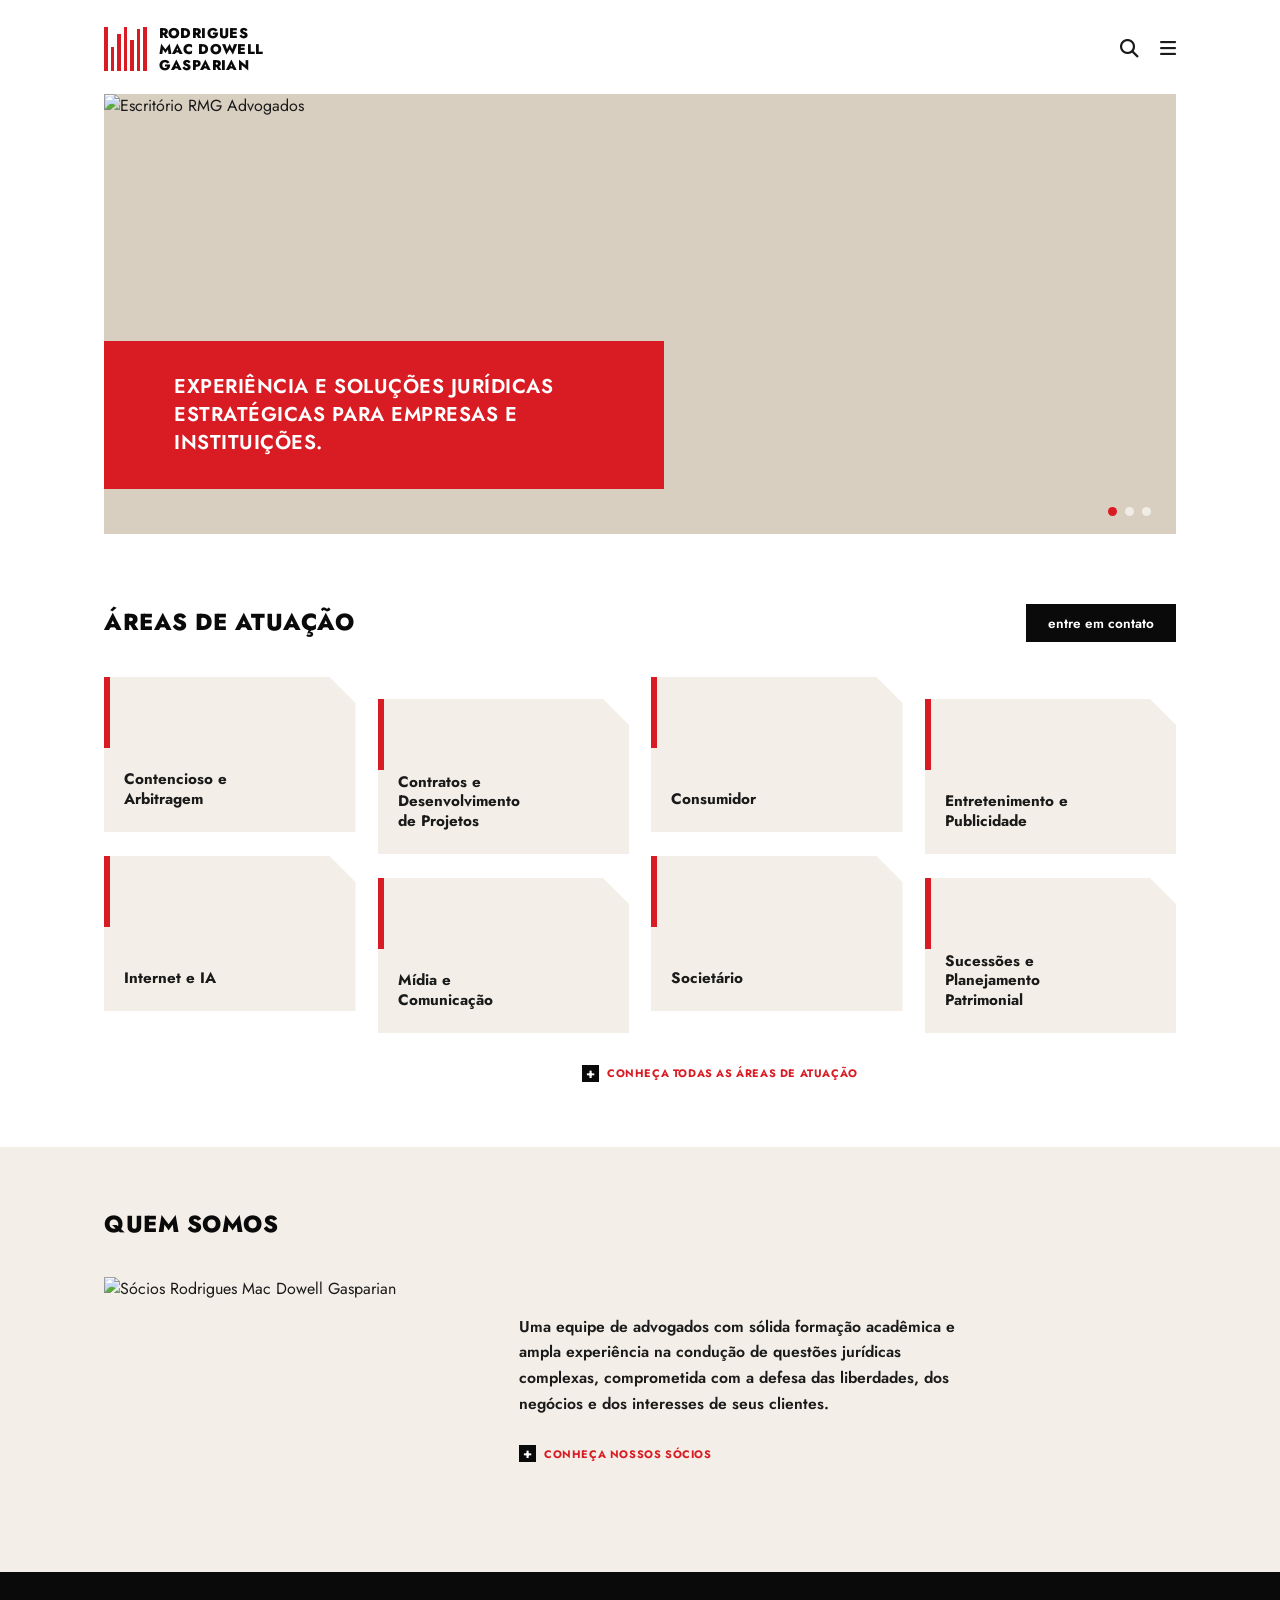
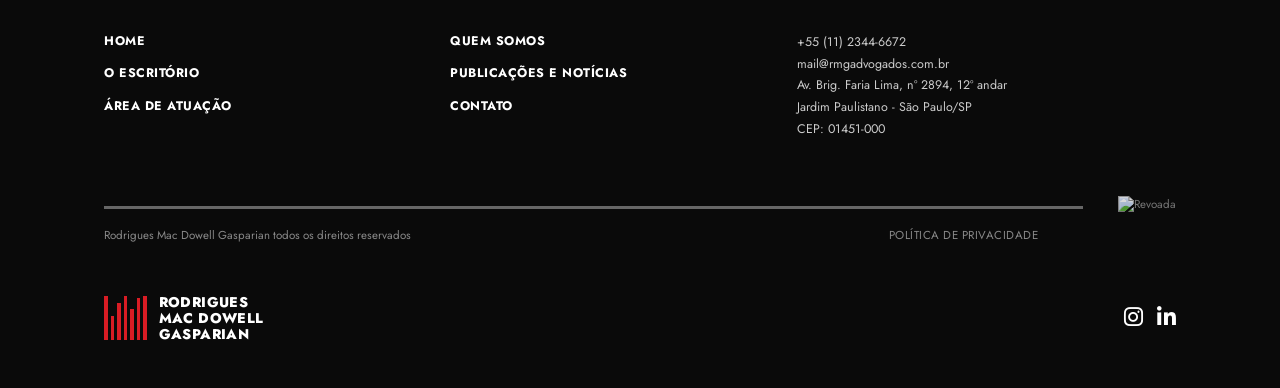
==== commit 808ebbba: "alteracao footer" ====
--- a/index.html
+++ b/index.html
@@ -3,7 +3,7 @@
 <head>
     <meta charset="UTF-8">
     <meta name="viewport" content="width=device-width, initial-scale=1.0">
-    <title>Rodrigues Mac Dowell Gasparian - Advogados</title>
+    <title>Rodrigues Mac Dowell Gasparian - Advocacia</title>
     <link rel="stylesheet" href="./css/style.css">
     <link rel="preconnect" href="https://fonts.googleapis.com">
     <link rel="preconnect" href="https://fonts.gstatic.com" crossorigin>
@@ -12,7 +12,7 @@
 </head>
 <body>
 
-    <!-- CABEÇALHO / NAVBAR -->
+    <!-- CABEÇALHO -->
     <header class="header">
         <div class="container header-container">
             <a href="index.html" class="logo">
@@ -46,10 +46,10 @@
                     <ul class="nav-list">
                         <li><a href="index.html" class="nav-link active">HOME</a></li>
                         <li><a href="o-escritorio.html" class="nav-link">O ESCRITÓRIO</a></li>
-                        <li><a href="#areas" class="nav-link">ÁREA DE ATUAÇÃO</a></li>
+                        <li><a href="area-de-atuacao.html" class="nav-link">ÁREA DE ATUAÇÃO</a></li>
                         <li><a href="quem-somos.html" class="nav-link">QUEM SOMOS</a></li>
                         <li><a href="publicacoes.html" class="nav-link">PUBLICAÇÕES E NOTÍCIAS</a></li>
-                        <li><a href="#contato" class="nav-link">CONTATO</a></li>
+                        <li><a href="contato.html" class="nav-link">CONTATO</a></li>
                     </ul>
                 </nav>
                 <div class="drawer-socials">
@@ -60,121 +60,112 @@
         </div>
     </header>
 
-    <!-- SEÇÃO HERO / SLIDER -->
+    <!-- BANNER PRINCIPAL (SLIDER) -->
     <section id="home" class="hero-wrapper">
         <div class="container">
             <div class="hero">
                 <div class="hero-slider">
                     <div class="slide active">
-                        <img src="./img/banner-1.jpg" alt="Arte RMG Advogados" class="slide-img">
+                        <img src="./img/banner1.jpg" alt="Escritório RMG Advogados" class="slide-img">
                         <div class="hero-box">
-                            <h1>CONTENCIOSO CONDUZIDO COM RIGOR TÉCNICO, VISÃO ESTRATÉGICA E RESPONSABILIDADE.</h1>
+                            <h1>EXPERIÊNCIA E SOLUÇÕES JURÍDICAS ESTRATÉGICAS PARA EMPRESAS E INSTITUIÇÕES.</h1>
                         </div>
                     </div>
                     <div class="slide">
-                        <img src="./img/banner-2.jpg" alt="Assessoria Jurídica" class="slide-img">
+                        <img src="./img/banner2.jpg" alt="Atuação Jurídica" class="slide-img">
                         <div class="hero-box">
-                            <h1>ASSESSORIA JURÍDICA DIANTE DAS TRANSFORMAÇÕES DOS NEGÓCIOS, DA TECNOLOGIA E DA COMUNICAÇÃO.</h1>
+                            <h1>ATUAÇÃO CONSULTIVA E CONTENCIOSA COM RIGOR TÉCNICO E ÉTICA.</h1>
                         </div>
                     </div>
                     <div class="slide">
-                        <img src="./img/banner-3.jpg" alt="Atendimento Próximo" class="slide-img">
+                        <img src="./img/banner3.jpg" alt="Equipe RMG" class="slide-img">
                         <div class="hero-box">
-                            <h1>ATENDIMENTO PRÓXIMO AO CLIENTE, EXCELÊNCIA TÉCNICA E SOLUÇÕES JURÍDICAS SOFISTICADAS.</h1>
+                            <h1>MAIS DE CINCO DÉCADAS DE TRADIÇÃO E INOVAÇÃO NA ADVOCACIA EMPRESARIAL.</h1>
                         </div>
                     </div>
-                    <div class="slide">
-                        <img src="./img/banner-4.jpg" alt="Mais de 50 anos" class="slide-img">
-                        <div class="hero-box">
-                            <h1>HÁ MAIS DE 50 ANOS, ASSESSORANDO CLIENTES EM DISPUTAS COMPLEXAS, JUDICIAIS, ARBITRAIS E ADMINISTRATIVAS.</h1>
-                        </div>
-                    </div>
-                </div>
+                </div>
+
                 <div class="slider-controls">
                     <span class="dot active" onclick="currentSlide(0)"></span>
                     <span class="dot" onclick="currentSlide(1)"></span>
                     <span class="dot" onclick="currentSlide(2)"></span>
-                    <span class="dot" onclick="currentSlide(3)"></span>
                 </div>
             </div>
         </div>
     </section>
 
-    <!-- ÁREAS DE ATUAÇÃO -->
+    <!-- SEÇÃO ÁREAS DE ATUAÇÃO -->
     <section id="areas" class="areas-section">
         <div class="container">
             <div class="areas-top-bar">
                 <h2 class="section-title">ÁREAS DE ATUAÇÃO</h2>
-                <a href="#contato" class="btn-entre-contato">entre em contato</a>
-            </div>
-
-            <div class="areas-grid" id="areas-grid">
-                <div class="area-card" data-area="contencioso">
+                <a href="contato.html" class="btn-entre-contato">entre em contato</a>
+            </div>
+
+            <div class="areas-grid">
+                <a href="area-de-atuacao.html?area=contencioso-arbitragem" class="area-card">
                     <span class="card-bar"></span>
                     <h3>Contencioso e<br>Arbitragem</h3>
-                </div>
-                <div class="area-card" data-area="contratos">
+                </a>
+
+                <a href="area-de-atuacao.html?area=contratos-projetos" class="area-card">
                     <span class="card-bar"></span>
                     <h3>Contratos e<br>Desenvolvimento<br>de Projetos</h3>
-                </div>
-                <div class="area-card" data-area="consumidor">
+                </a>
+
+                <a href="area-de-atuacao.html?area=consumidor" class="area-card">
                     <span class="card-bar"></span>
                     <h3>Consumidor</h3>
-                </div>
-                <div class="area-card" data-area="entretenimento">
+                </a>
+
+                <a href="area-de-atuacao.html?area=entretenimento-publicidade" class="area-card">
                     <span class="card-bar"></span>
                     <h3>Entretenimento e<br>Publicidade</h3>
-                </div>
-                <div class="area-card" data-area="internet">
+                </a>
+
+                <a href="area-de-atuacao.html?area=internet-ia" class="area-card">
                     <span class="card-bar"></span>
                     <h3>Internet e IA</h3>
-                </div>
-                <div class="area-card" data-area="midia">
+                </a>
+
+                <a href="area-de-atuacao.html?area=midia-comunicacao" class="area-card">
                     <span class="card-bar"></span>
                     <h3>Mídia e<br>Comunicação</h3>
-                </div>
-                <div class="area-card" data-area="societario">
+                </a>
+
+                <a href="area-de-atuacao.html?area=societario" class="area-card">
                     <span class="card-bar"></span>
                     <h3>Societário</h3>
-                </div>
-                <div class="area-card" data-area="sucessoes">
+                </a>
+
+                <a href="area-de-atuacao.html?area=sucessoes-planejamento" class="area-card">
                     <span class="card-bar"></span>
                     <h3>Sucessões e<br>Planejamento<br>Patrimonial</h3>
-                </div>
-            </div>
-
-            <!-- Detalhe Expandido da Área Selecionada -->
-            <div id="area-detail" class="area-detail hidden">
-                <button id="back-to-areas" class="btn-back"><i class="fas fa-arrow-left"></i> DE VOLTA ÀS ÁREAS DE ATUAÇÃO</button>
-                <h3 id="area-detail-title"></h3>
-                <div id="area-detail-content" class="detail-body"></div>
+                </a>
             </div>
 
             <div class="areas-footer">
-                <a href="#areas" class="btn-plus-red" id="btn-all-areas">
+                <a href="area-de-atuacao.html" class="btn-plus-red">
                     <span class="plus-box">+</span> CONHEÇA TODAS AS ÁREAS DE ATUAÇÃO
                 </a>
             </div>
         </div>
     </section>
 
-    <!-- QUEM SOMOS (FAIXA BEGE NA HOME) -->
+    <!-- SEÇÃO QUEM SOMOS -->
     <section id="quem-somos" class="quem-somos-section">
         <div class="container">
             <h2 class="section-title">QUEM SOMOS</h2>
 
             <div class="quem-somos-grid">
                 <div class="quem-somos-img-wrapper">
-                    <img src="./img/equipe.jpg" alt="Sócios Rodrigues Mac Dowell Gasparian">
-                    <div class="red-bottom-bar"></div>
+                    <img src="./img/banner-quem-somos.jpg" alt="Sócios Rodrigues Mac Dowell Gasparian">
                 </div>
 
                 <div class="quem-somos-text">
-                    <p>
-                        Diferentes gerações, especialidades e experiências profissionais que marcam os mais de 50 anos de trajetória do escritório. Uma prática jurídica que reúne atuação consultiva em diversas áreas do Direito e contextos empresariais.
-                    </p>
+                    <p>Uma equipe de advogados com sólida formação acadêmica e ampla experiência na condução de questões jurídicas complexas, comprometida com a defesa das liberdades, dos negócios e dos interesses de seus clientes.</p>
                     <a href="quem-somos.html" class="btn-plus-red">
-                        <span class="plus-box">+</span> CONHEÇA OS ADVOGADOS
+                        <span class="plus-box">+</span> CONHEÇA NOSSOS SÓCIOS
                     </a>
                 </div>
             </div>
@@ -182,18 +173,18 @@
     </section>
 
     <!-- RODAPÉ -->
-    <footer id="contato" class="footer">
+    <footer class="footer">
         <div class="container">
             <div class="footer-top">
                 <div class="footer-col footer-links">
                     <a href="index.html">HOME</a>
                     <a href="o-escritorio.html">O ESCRITÓRIO</a>
-                    <a href="#areas">ÁREA DE ATUAÇÃO</a>
+                    <a href="area-de-atuacao.html">ÁREA DE ATUAÇÃO</a>
                 </div>
                 <div class="footer-col footer-links">
                     <a href="quem-somos.html">QUEM SOMOS</a>
                     <a href="publicacoes.html">PUBLICAÇÕES E NOTÍCIAS</a>
-                    <a href="#contato">CONTATO</a>
+                    <a href="contato.html">CONTATO</a>
                 </div>
                 <div class="footer-col footer-address">
                     <p>+55 (11) 2344-6672</p>
@@ -205,9 +196,16 @@
             </div>
 
             <div class="footer-middle">
-                <span class="copyright">Rodrigues Mac Dowell Gasparian todos os direitos reservados</span>
-                <a href="#" class="privacy-link">POLÍTICA DE PRIVACIDADE</a>
-                <span class="signature-mark">UnixEdge</span>
+                <div class="footer-middle-left">
+                    <div class="footer-divider-line"></div>
+                    <div class="footer-legal-row">
+                        <span class="copyright">Rodrigues Mac Dowell Gasparian todos os direitos reservados</span>
+                        <a href="#" class="privacy-link">POLÍTICA DE PRIVACIDADE</a>
+                    </div>
+                </div>
+                <a href="#" target="_blank" rel="noopener" class="agency-logo-link" aria-label="Revoada">
+                    <img src="./img/logo-revoada.png" alt="Revoada" class="agency-logo">
+                </a>
             </div>
 
             <div class="footer-bottom">
@@ -226,7 +224,7 @@
                     <a href="https://instagram.com" target="_blank" rel="noopener" aria-label="Instagram"><i class="fab fa-instagram"></i></a>
                     <a href="https://linkedin.com" target="_blank" rel="noopener" aria-label="LinkedIn"><i class="fab fa-linkedin-in"></i></a>
                 </div>
-            </div>  
+            </div>
         </div>
     </footer>
 
--- a/css/style.css
+++ b/css/style.css
@@ -25,6 +25,10 @@
     color: var(--text-dark);
     background-color: var(--white);
     line-height: 1.5;
+}
+
+body.modal-open {
+    overflow: hidden;
 }
 
 img {
@@ -321,7 +325,7 @@
 }
 
 /* ==========================================
-   6. HOME: ÁREAS DE ATUAÇÃO
+   6. ÁREAS DE ATUAÇÃO (GRADE ESCALONADA E HOVER)
    ========================================== */
 .areas-section {
     padding: 20px 0 65px 0;
@@ -358,7 +362,14 @@
 .areas-grid {
     display: grid;
     grid-template-columns: repeat(4, 1fr);
-    gap: 22px;
+    gap: 24px 22px;
+    padding-bottom: 24px;
+}
+
+@media (min-width: 961px) {
+    .areas-grid .area-card:nth-child(even) {
+        transform: translateY(22px);
+    }
 }
 
 .area-card {
@@ -369,7 +380,7 @@
     display: flex;
     align-items: flex-end;
     cursor: pointer;
-    transition: background-color 0.3s ease;
+    transition: background-color 0.3s ease, transform 0.3s ease;
     clip-path: polygon(0 0, calc(100% - 26px) 0, 100% 26px, 100% 100%, 0 100%);
 }
 
@@ -410,22 +421,97 @@
     padding-left: 160px;
 }
 
-.area-detail {
-    margin-top: 25px;
-    padding: 35px;
-    background-color: var(--beige-light);
-    border-left: 6px solid var(--primary-red);
-}
-
-.btn-back {
+/* ==========================================
+   PÁGINA DEDICADA: DETALHE DE ÁREAS
+   ========================================== */
+.areas-page-main {
+    padding: 25px 0 95px 0;
+}
+
+.area-detail-page-section {
+    animation: fadeInArea 0.3s ease-in-out;
+}
+
+@keyframes fadeInArea {
+    from {
+        opacity: 0;
+        transform: translateY(8px);
+    }
+    to {
+        opacity: 1;
+        transform: translateY(0);
+    }
+}
+
+.area-detail-columns {
+    display: grid;
+    grid-template-columns: 1fr 1fr;
+    gap: 75px;
+    align-items: flex-start;
+}
+
+.area-detail-left .area-detail-heading {
+    font-size: 1.4rem;
+    font-weight: 800;
+    text-transform: uppercase;
+    letter-spacing: 0.5px;
+    color: var(--black);
+    margin-bottom: 25px;
+    line-height: 1.25;
+}
+
+.area-detail-body p {
+    font-size: 0.94rem;
+    font-weight: 500;
+    line-height: 1.75;
+    color: var(--text-dark);
+    margin-bottom: 18px;
+}
+
+.area-detail-right {
+    display: flex;
+    flex-direction: column;
+    align-items: flex-start;
+}
+
+.btn-back-areas {
     background: none;
     border: none;
+    color: var(--black);
+    font-family: var(--font-main);
+    font-weight: 800;
+    font-size: 0.78rem;
+    letter-spacing: 0.8px;
+    text-transform: uppercase;
+    cursor: pointer;
+    display: inline-flex;
+    align-items: center;
+    gap: 8px;
+    margin-bottom: 30px;
+    transition: opacity 0.2s ease;
+}
+
+.btn-back-areas:hover {
+    opacity: 0.75;
+}
+
+.back-red-box {
+    background-color: var(--primary-red);
+    color: var(--white);
+    width: 17px;
+    height: 17px;
+    display: inline-flex;
+    align-items: center;
+    justify-content: center;
+    font-size: 0.65rem;
+}
+
+.area-detail-highlight {
     color: var(--primary-red);
-    font-family: inherit;
-    font-weight: 700;
-    font-size: 0.8rem;
-    cursor: pointer;
-    margin-bottom: 15px;
+    font-size: 1.25rem;
+    font-weight: 600;
+    line-height: 1.55;
+    letter-spacing: 0.2px;
 }
 
 /* ==========================================
@@ -470,42 +556,48 @@
 }
 
 /* ==========================================
-   8. BANNER INTERNO (QUEM SOMOS / O ESCRITÓRIO)
+   8. BANNER INTERNO CENTRALIZADO (PADRÃO INDEX)
    ========================================== */
+.page-banner-wrapper {
+    padding-bottom: 50px;
+}
+
 .page-banner {
     position: relative;
     width: 100%;
-    height: 360px;
+    height: 440px;
+    overflow: hidden;
     background-color: #d9cfc1;
 }
 
 .page-banner-bg {
     width: 100%;
     height: 100%;
-    overflow: hidden;
 }
 
 .page-banner-bg img {
     width: 100%;
-    height: 100%;
+    height: 440px;
+    display: block;
     object-fit: cover;
-    object-position: center 20%;
+    object-position: center 25%;
 }
 
 .page-banner-box {
     position: absolute;
-    bottom: -24px;
+    bottom: 45px;
     left: 0;
-    width: 50%;
-    max-width: 680px;
+    width: auto;
+    max-width: 560px;
+    padding: 28px 55px 28px 70px;
     background-color: var(--primary-red);
     color: var(--white);
-    padding: 26px 40px 26px max(24px, calc((100vw - 1120px) / 2 + 24px));
     z-index: 5;
 }
 
 .page-banner-box h1 {
-    font-size: 1.35rem;
+    font-size: 1.45rem;
+    margin: 0;
     font-weight: 700;
     letter-spacing: 0.8px;
     text-transform: uppercase;
@@ -515,7 +607,7 @@
    9. PÁGINA: QUEM SOMOS (SÓCIOS)
    ========================================== */
 .partners-list {
-    padding-top: 30px;
+    padding-top: 10px;
 }
 
 .partner-row {
@@ -608,7 +700,7 @@
    10. PÁGINA: O ESCRITÓRIO
    ========================================== */
 .office-main {
-    padding-top: 50px;
+    padding-top: 15px;
     padding-bottom: 40px;
 }
 
@@ -821,49 +913,130 @@
     align-self: flex-start;
 }
 
-/* Leitura Completa do Artigo */
-.pub-article-view {
-    padding: 55px 0 90px 0;
-}
-
-.pub-article-container {
-    max-width: 780px;
-}
-
-.btn-back-pub {
-    background: none;
+.pub-pagination {
+    display: flex;
+    justify-content: center;
+    align-items: center;
+    gap: 8px;
+    margin-top: 45px;
+}
+
+.page-btn {
+    background-color: var(--beige-light);
     border: none;
-    color: var(--primary-red);
+    width: 34px;
+    height: 34px;
     font-family: var(--font-main);
-    font-size: 0.78rem;
+    font-size: 0.85rem;
     font-weight: 700;
-    letter-spacing: 0.5px;
+    color: var(--black);
     cursor: pointer;
+    transition: all 0.2s ease;
+}
+
+.page-btn:hover:not([disabled]),
+.page-btn.active {
+    background-color: var(--primary-red);
+    color: var(--white);
+}
+
+.page-btn[disabled] {
+    opacity: 0.4;
+    cursor: not-allowed;
+}
+
+/* ==========================================
+   MODAL DE PUBLICAÇÕES
+   ========================================== */
+.pub-article-modal {
+    position: fixed;
+    inset: 0;
+    z-index: 2000;
+    background-color: rgba(15, 15, 15, 0.45);
+    backdrop-filter: blur(6px);
+    -webkit-backdrop-filter: blur(6px);
+    overflow-y: auto;
+    display: flex;
+    justify-content: center;
+    align-items: flex-start;
+    padding: 45px 24px 65px 24px;
+    animation: modalFadeIn 0.25s ease;
+}
+
+@keyframes modalFadeIn {
+    from { opacity: 0; }
+    to { opacity: 1; }
+}
+
+.art-white-card {
+    background-color: var(--white);
+    width: 100%;
+    max-width: 860px;
+    padding: 45px 45px 70px 45px;
+    box-shadow: 0 20px 55px rgba(0, 0, 0, 0.22);
+    position: relative;
+    margin: auto 0;
+    animation: cardSlideUp 0.28s ease;
+}
+
+@keyframes cardSlideUp {
+    from {
+        opacity: 0;
+        transform: translateY(18px);
+    }
+    to {
+        opacity: 1;
+        transform: translateY(0);
+    }
+}
+
+.art-card-header {
+    display: flex;
+    justify-content: space-between;
+    align-items: center;
+    margin-bottom: 28px;
+}
+
+.art-date {
+    font-size: 0.85rem;
+    font-weight: 500;
+    color: #555555;
+}
+
+.btn-close-article {
+    background-color: var(--black);
+    color: var(--white);
+    border: none;
+    width: 24px;
+    height: 24px;
+    display: inline-flex;
+    align-items: center;
+    justify-content: center;
+    font-size: 0.75rem;
+    cursor: pointer;
+    transition: background-color 0.2s ease;
+}
+
+.btn-close-article:hover {
+    background-color: var(--primary-red);
+}
+
+.art-card-content {
+    padding-left: 65px;
+    max-width: 680px;
+}
+
+.art-title {
+    font-size: 1.45rem;
+    font-weight: 700;
+    line-height: 1.3;
+    color: var(--black);
     margin-bottom: 35px;
-    display: inline-flex;
-    align-items: center;
-    gap: 8px;
-}
-
-.art-date {
-    display: block;
-    font-size: 0.9rem;
-    font-weight: 700;
-    color: var(--primary-red);
-    margin-bottom: 12px;
-}
-
-.art-title {
-    font-size: 1.55rem;
-    font-weight: 700;
-    line-height: 1.35;
-    color: var(--primary-red);
-    margin-bottom: 35px;
-    max-width: 560px;
+    max-width: 420px;
 }
 
 .art-body p {
-    font-size: 0.94rem;
+    font-size: 0.92rem;
     font-weight: 500;
     line-height: 1.75;
     color: var(--text-dark);
@@ -871,30 +1044,39 @@
 }
 
 .art-tags {
-    margin-top: 35px;
-    margin-bottom: 40px;
+    margin-top: 28px;
+    margin-bottom: 55px;
     display: flex;
     flex-wrap: wrap;
-    gap: 8px;
+    gap: 6px;
 }
 
 .art-tag {
     font-size: 0.85rem;
     font-weight: 700;
-    color: var(--primary-red);
-}
-
-.art-share {
-    border-top: 1px solid #e5e5e5;
-    padding-top: 25px;
-}
-
-.share-label {
-    display: block;
-    font-size: 0.82rem;
-    font-weight: 600;
-    color: var(--primary-red);
-    margin-bottom: 12px;
+    color: var(--black);
+}
+
+.art-share-wrapper {
+    display: flex;
+    align-items: center;
+    gap: 18px;
+}
+
+.btn-share-black {
+    background-color: var(--black);
+    color: var(--white);
+    border: none;
+    padding: 10px 36px;
+    font-family: var(--font-main);
+    font-size: 0.85rem;
+    font-weight: 500;
+    cursor: pointer;
+    transition: background-color 0.2s ease;
+}
+
+.btn-share-black:hover {
+    background-color: var(--primary-red);
 }
 
 .share-icons {
@@ -908,7 +1090,7 @@
     background: none;
     border: none;
     color: var(--black);
-    font-size: 1.2rem;
+    font-size: 1.15rem;
     cursor: pointer;
     transition: color 0.2s ease;
 }
@@ -919,7 +1101,152 @@
 }
 
 /* ==========================================
-   12. RODAPÉ
+   12. PÁGINA: CONTATO
+   ========================================== */
+.contact-banner-wrapper {
+    padding-bottom: 0;
+}
+
+.contact-banner-wrapper .page-banner-box h1 {
+    font-size: 1.25rem;
+    font-weight: 500;
+    line-height: 1.45;
+    letter-spacing: 0.6px;
+}
+
+.contact-page-section {
+    background-color: var(--beige-light);
+    padding: 65px 0 85px 0;
+}
+
+.contact-inner-wrapper {
+    max-width: 820px;
+    margin: 0 auto;
+}
+
+.contact-info-grid {
+    display: grid;
+    grid-template-columns: 1fr 1.25fr auto;
+    gap: 35px;
+    align-items: flex-start;
+    margin-bottom: 45px;
+}
+
+.contact-info-col p {
+    font-size: 0.88rem;
+    font-weight: 600;
+    line-height: 1.65;
+    color: var(--text-dark);
+}
+
+.contact-info-col a:hover {
+    color: var(--primary-red);
+}
+
+.contact-socials-col {
+    display: flex;
+    align-items: center;
+    gap: 14px;
+}
+
+.contact-socials-col a {
+    color: var(--black);
+    font-size: 1.55rem;
+    line-height: 1;
+    transition: color 0.2s ease;
+}
+
+.contact-socials-col a:hover {
+    color: var(--primary-red);
+}
+
+.contact-form {
+    display: flex;
+    flex-direction: column;
+    gap: 18px;
+}
+
+.form-field-box {
+    background-color: var(--white);
+    display: flex;
+    align-items: center;
+    padding: 12px 18px;
+    transition: box-shadow 0.2s ease;
+}
+
+.form-field-box:focus-within {
+    box-shadow: inset 3px 0 0 var(--primary-red);
+}
+
+.form-field-box label {
+    font-size: 0.85rem;
+    font-weight: 600;
+    color: var(--text-dark);
+    margin-right: 10px;
+    white-space: nowrap;
+}
+
+.form-field-box input,
+.form-field-box textarea {
+    border: none;
+    outline: none;
+    background: transparent;
+    width: 100%;
+    font-family: var(--font-main);
+    font-size: 0.9rem;
+    font-weight: 500;
+    color: var(--black);
+}
+
+.form-field-box.textarea-box {
+    flex-direction: column;
+    align-items: flex-start;
+    padding-top: 14px;
+    padding-bottom: 16px;
+}
+
+.form-field-box.textarea-box label {
+    margin-bottom: 8px;
+}
+
+.form-field-box.textarea-box textarea {
+    resize: vertical;
+    min-height: 155px;
+    line-height: 1.55;
+}
+
+.contact-submit-row {
+    margin-top: 14px;
+    display: flex;
+    align-items: center;
+    gap: 20px;
+    flex-wrap: wrap;
+}
+
+.btn-submit-black {
+    background-color: var(--black);
+    color: var(--white);
+    border: none;
+    padding: 11px 38px;
+    font-family: var(--font-main);
+    font-size: 0.85rem;
+    font-weight: 600;
+    cursor: pointer;
+    transition: background-color 0.25s ease;
+}
+
+.btn-submit-black:hover {
+    background-color: var(--primary-red);
+}
+
+.contact-feedback {
+    font-size: 0.88rem;
+    font-weight: 600;
+    color: var(--primary-red);
+}
+
+/* ==========================================
+   13. RODAPÉ
    ========================================== */
 .footer {
     background-color: var(--black);
@@ -932,7 +1259,7 @@
     display: grid;
     grid-template-columns: 1fr 1fr 1.2fr;
     gap: 30px;
-    padding-bottom: 45px;
+    padding-bottom: 40px;
 }
 
 .footer-links {
@@ -953,13 +1280,34 @@
 }
 
 .footer-middle {
-    border-top: 1px solid #262626;
-    padding: 25px 0 35px 0;
-    display: grid;
-    grid-template-columns: 1.5fr 1fr auto;
-    align-items: center;
-    color: #777777;
+    padding: 15px 0 40px 0;
+    display: flex;
+    justify-content: space-between;
+    align-items: center;
+    gap: 35px;
+    color: #888888;
     font-size: 0.72rem;
+}
+
+.footer-middle-left {
+    flex: 1;
+    display: flex;
+    flex-direction: column;
+}
+
+.footer-divider-line {
+    width: 100%;
+    height: 3px;
+    background-color: #666666;
+    margin-bottom: 18px;
+}
+
+.footer-legal-row {
+    display: flex;
+    justify-content: space-between;
+    align-items: center;
+    gap: 20px;
+    padding-right: 45px;
 }
 
 .privacy-link {
@@ -971,10 +1319,23 @@
     color: var(--white);
 }
 
-.signature-mark {
-    font-style: italic;
-    color: #666666;
-    font-size: 0.75rem;
+.agency-logo-link {
+    display: inline-flex;
+    align-items: center;
+    justify-content: flex-end;
+    flex-shrink: 0;
+}
+
+.agency-logo {
+    height: 58px;
+    width: auto;
+    object-fit: contain;
+    opacity: 0.85;
+    transition: opacity 0.2s ease;
+}
+
+.agency-logo-link:hover .agency-logo {
+    opacity: 1;
 }
 
 .footer-bottom {
@@ -999,7 +1360,7 @@
 }
 
 /* ==========================================
-   13. RESPONSIVIDADE GLOBAL
+   14. RESPONSIVIDADE GLOBAL
    ========================================== */
 @media (max-width: 960px) {
     .areas-grid,
@@ -1007,6 +1368,10 @@
         grid-template-columns: repeat(2, 1fr);
     }
 
+    .areas-grid {
+        padding-bottom: 0;
+    }
+
     .areas-footer {
         padding-left: 0;
     }
@@ -1015,9 +1380,10 @@
     .partner-grid,
     .partner-grid.reverse-layout,
     .office-columns,
-    .pub-intro-grid {
+    .pub-intro-grid,
+    .area-detail-columns {
         grid-template-columns: 1fr;
-        gap: 30px;
+        gap: 35px;
     }
 
     .partner-grid.reverse-layout .partner-photo-col {
@@ -1044,13 +1410,19 @@
         padding: 45px 0;
     }
 
-    .page-banner {
-        height: 280px;
+    .page-banner,
+    .page-banner-bg img {
+        height: 360px;
     }
 
     .page-banner-box {
-        width: 85%;
-        padding-left: 24px;
+        bottom: 25px;
+        max-width: 90%;
+        padding: 22px 30px;
+    }
+
+    .page-banner-box h1 {
+        font-size: 1.2rem;
     }
 
     .pub-red-header::before {
@@ -1060,6 +1432,27 @@
     .hero-box {
         padding: 24px 30px;
         max-width: 90%;
+    }
+
+    .pub-article-modal {
+        padding: 20px 16px 40px 16px;
+    }
+
+    .art-white-card {
+        padding: 28px 22px 45px 22px;
+    }
+
+    .art-card-content {
+        padding-left: 0;
+    }
+
+    .contact-page-section {
+        padding: 45px 0 65px 0;
+    }
+
+    .contact-info-grid {
+        grid-template-columns: 1fr;
+        gap: 20px;
     }
 }
 
@@ -1069,15 +1462,33 @@
         grid-template-columns: 1fr;
     }
 
-    .footer-top,
-    .footer-middle {
+    .footer-top {
         grid-template-columns: 1fr;
         gap: 20px;
     }
 
+    .footer-middle {
+        flex-direction: column;
+        align-items: flex-start;
+        gap: 24px;
+    }
+
+    .footer-middle-left {
+        width: 100%;
+    }
+
+    .footer-legal-row {
+        flex-direction: column;
+        align-items: flex-start;
+        gap: 12px;
+        padding-right: 0;
+    }
+
     .hero,
-    .slide-img {
-        height: 360px;
+    .slide-img,
+    .page-banner,
+    .page-banner-bg img {
+        height: 320px;
     }
 
     .hero-box h1 {
